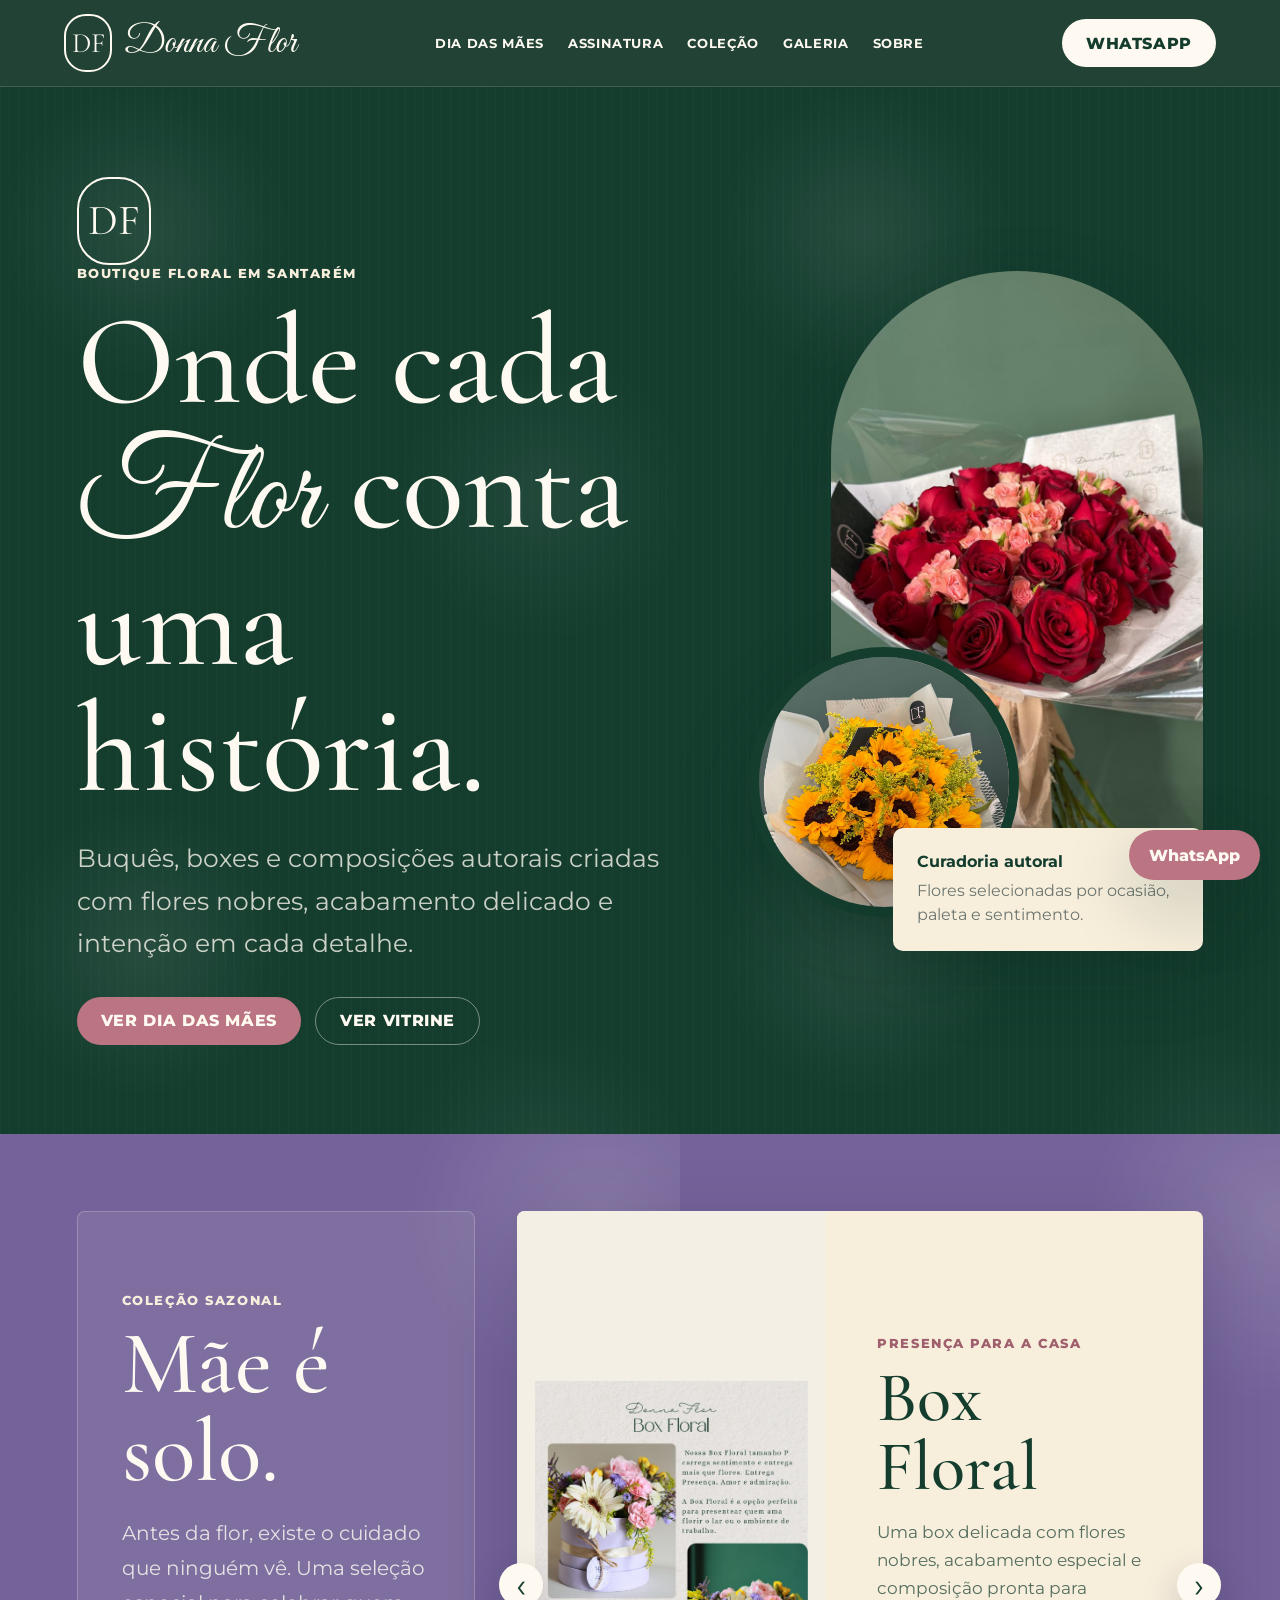
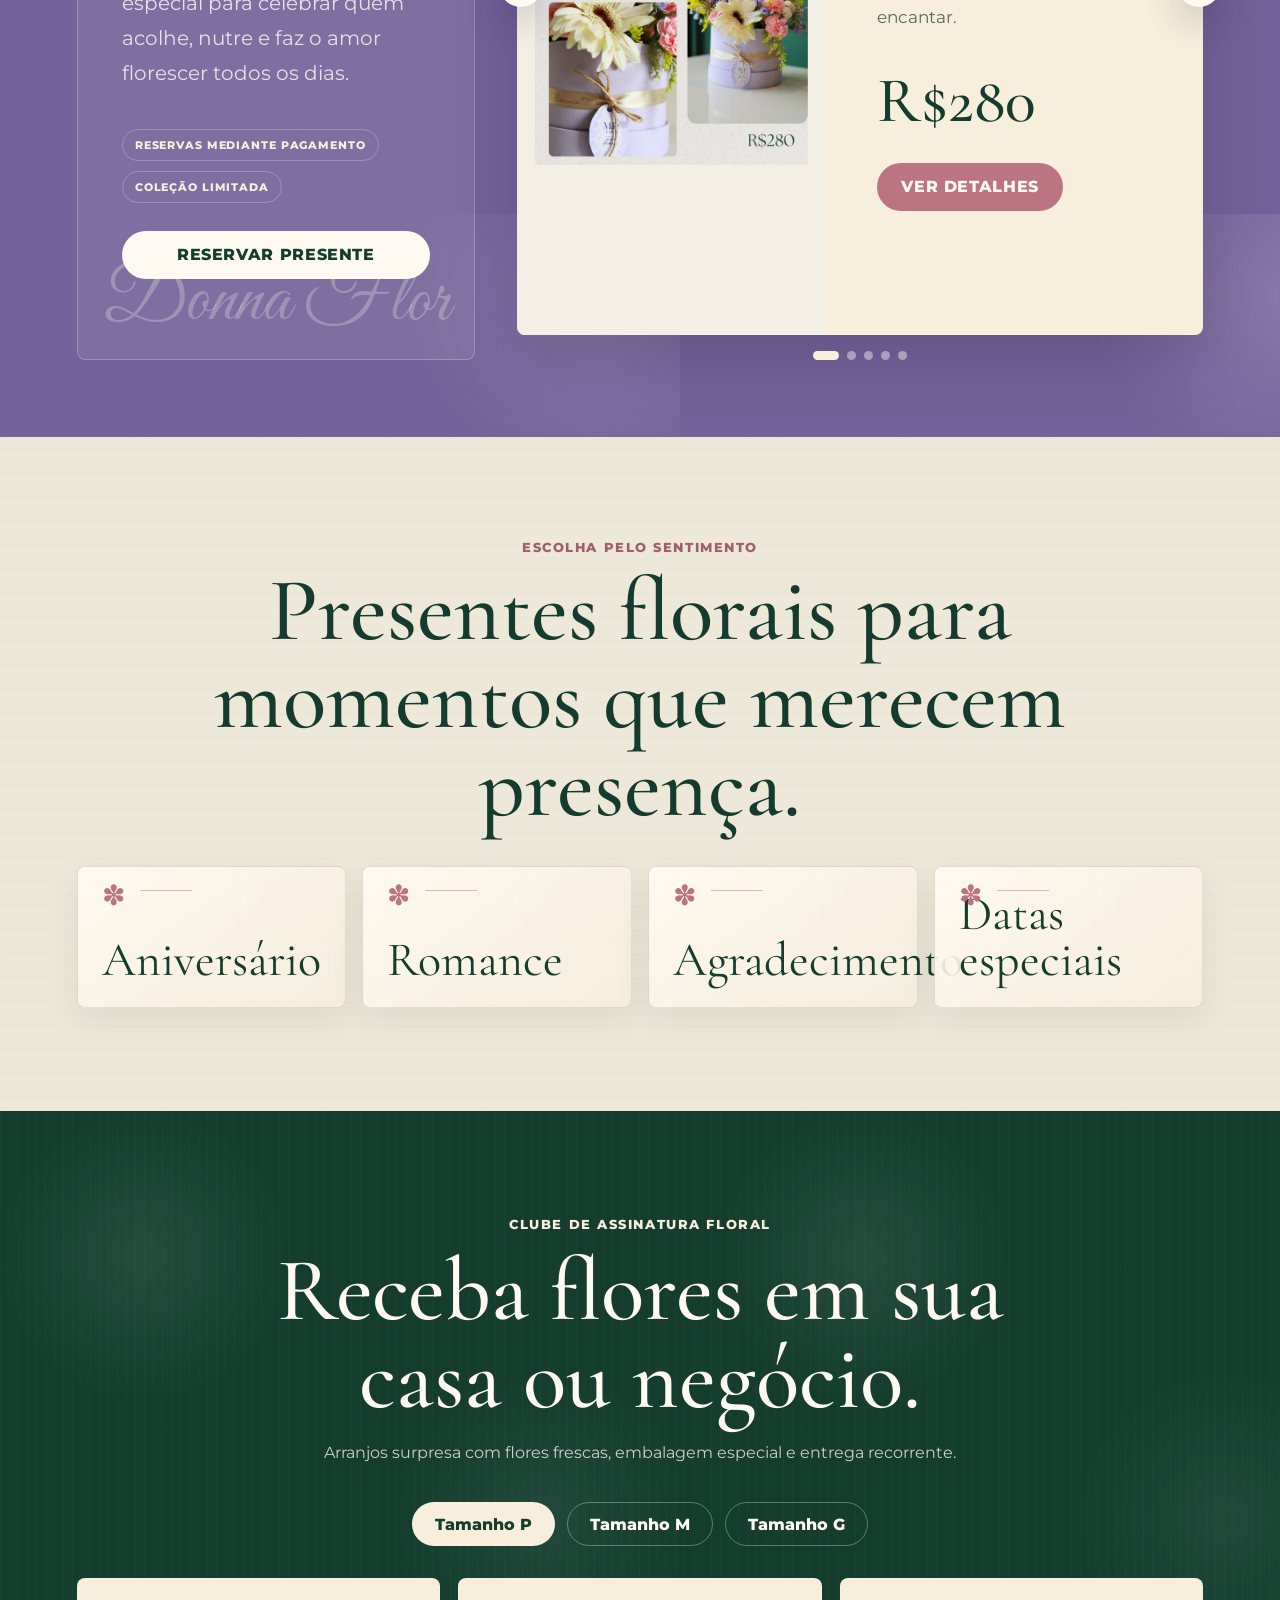
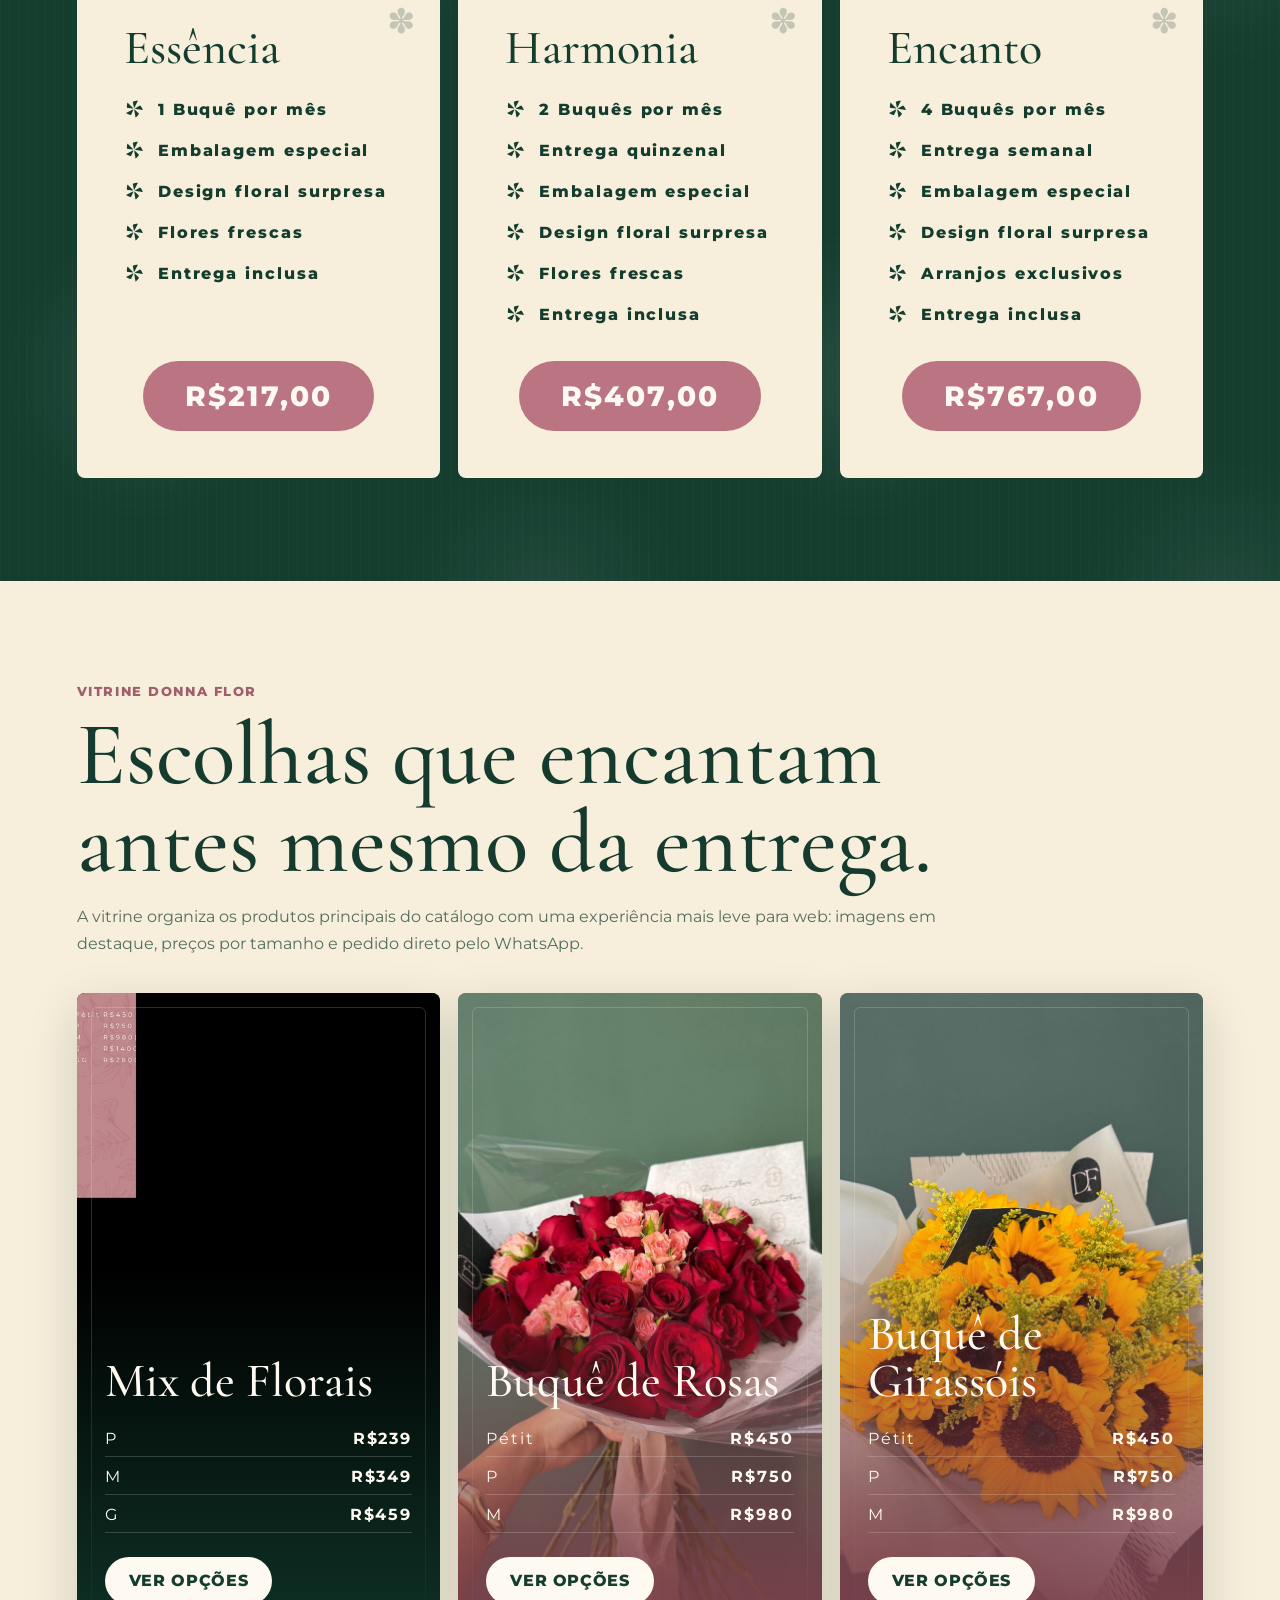
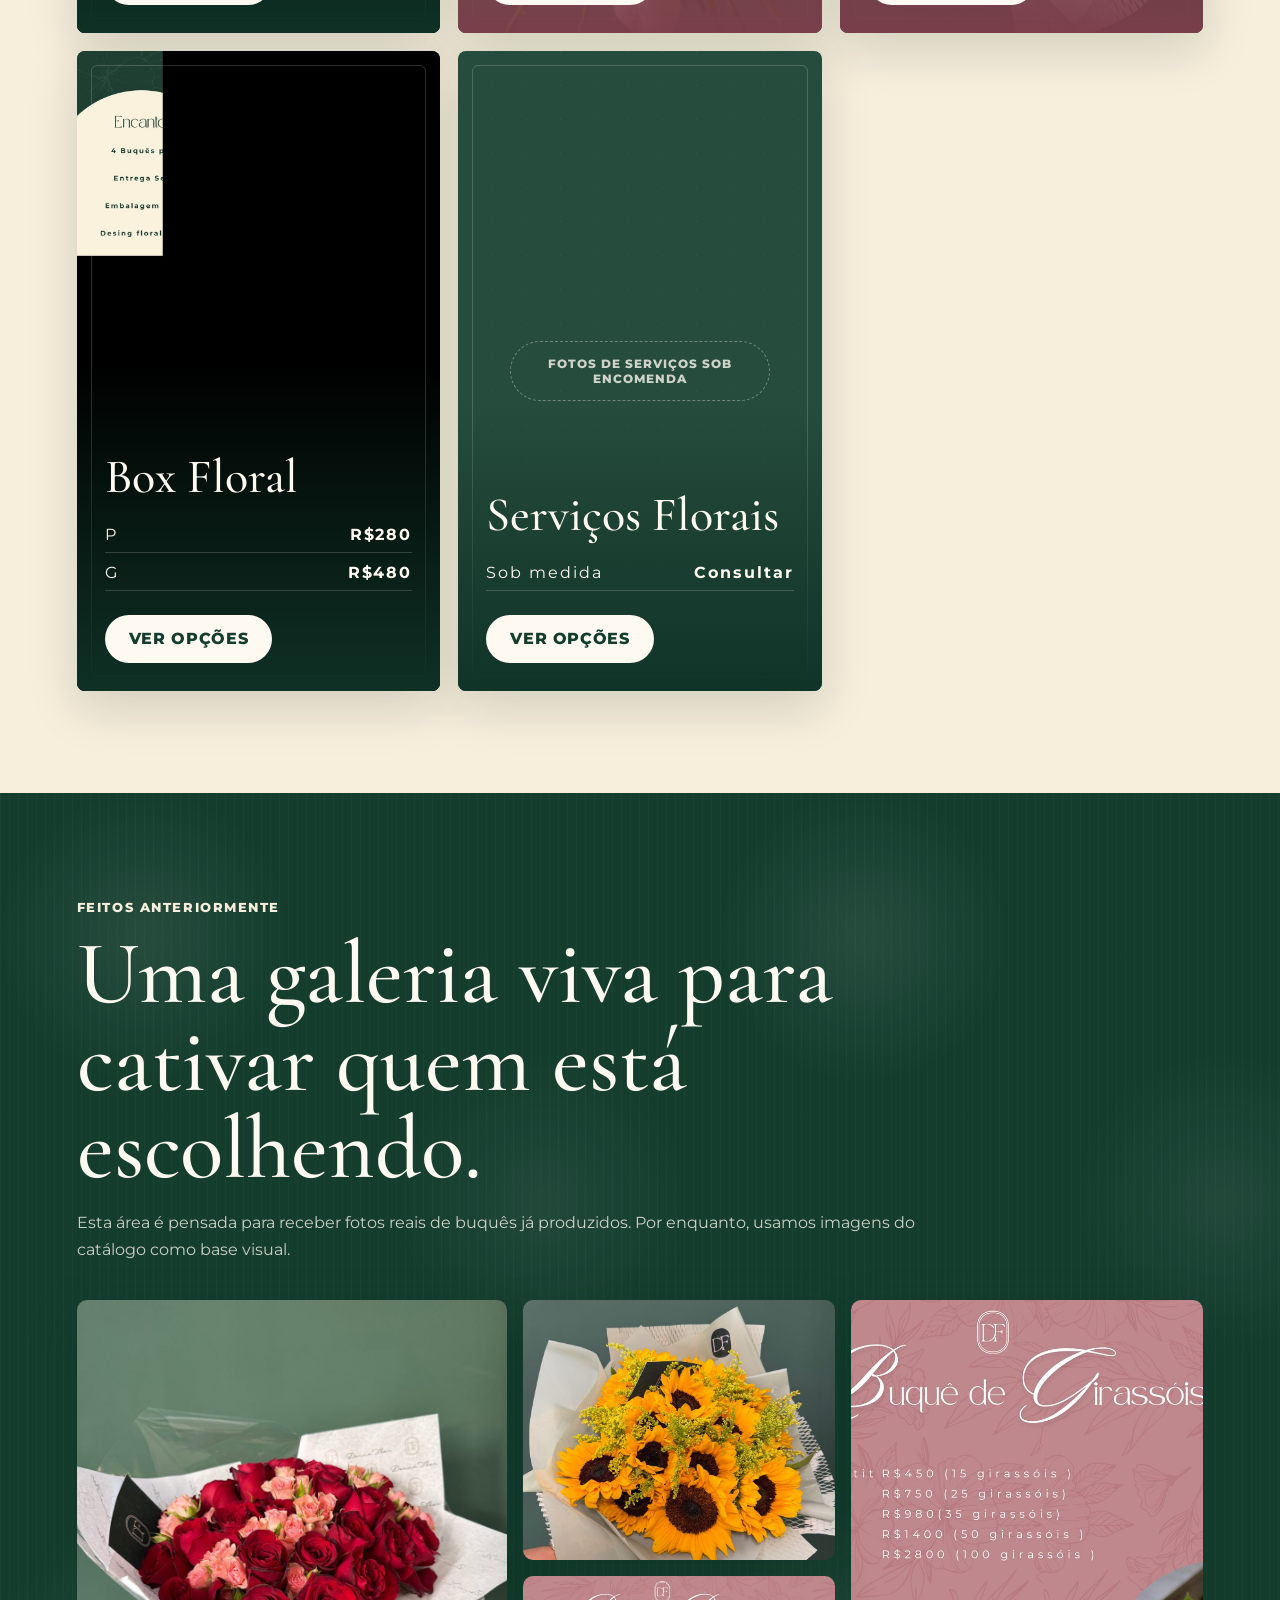
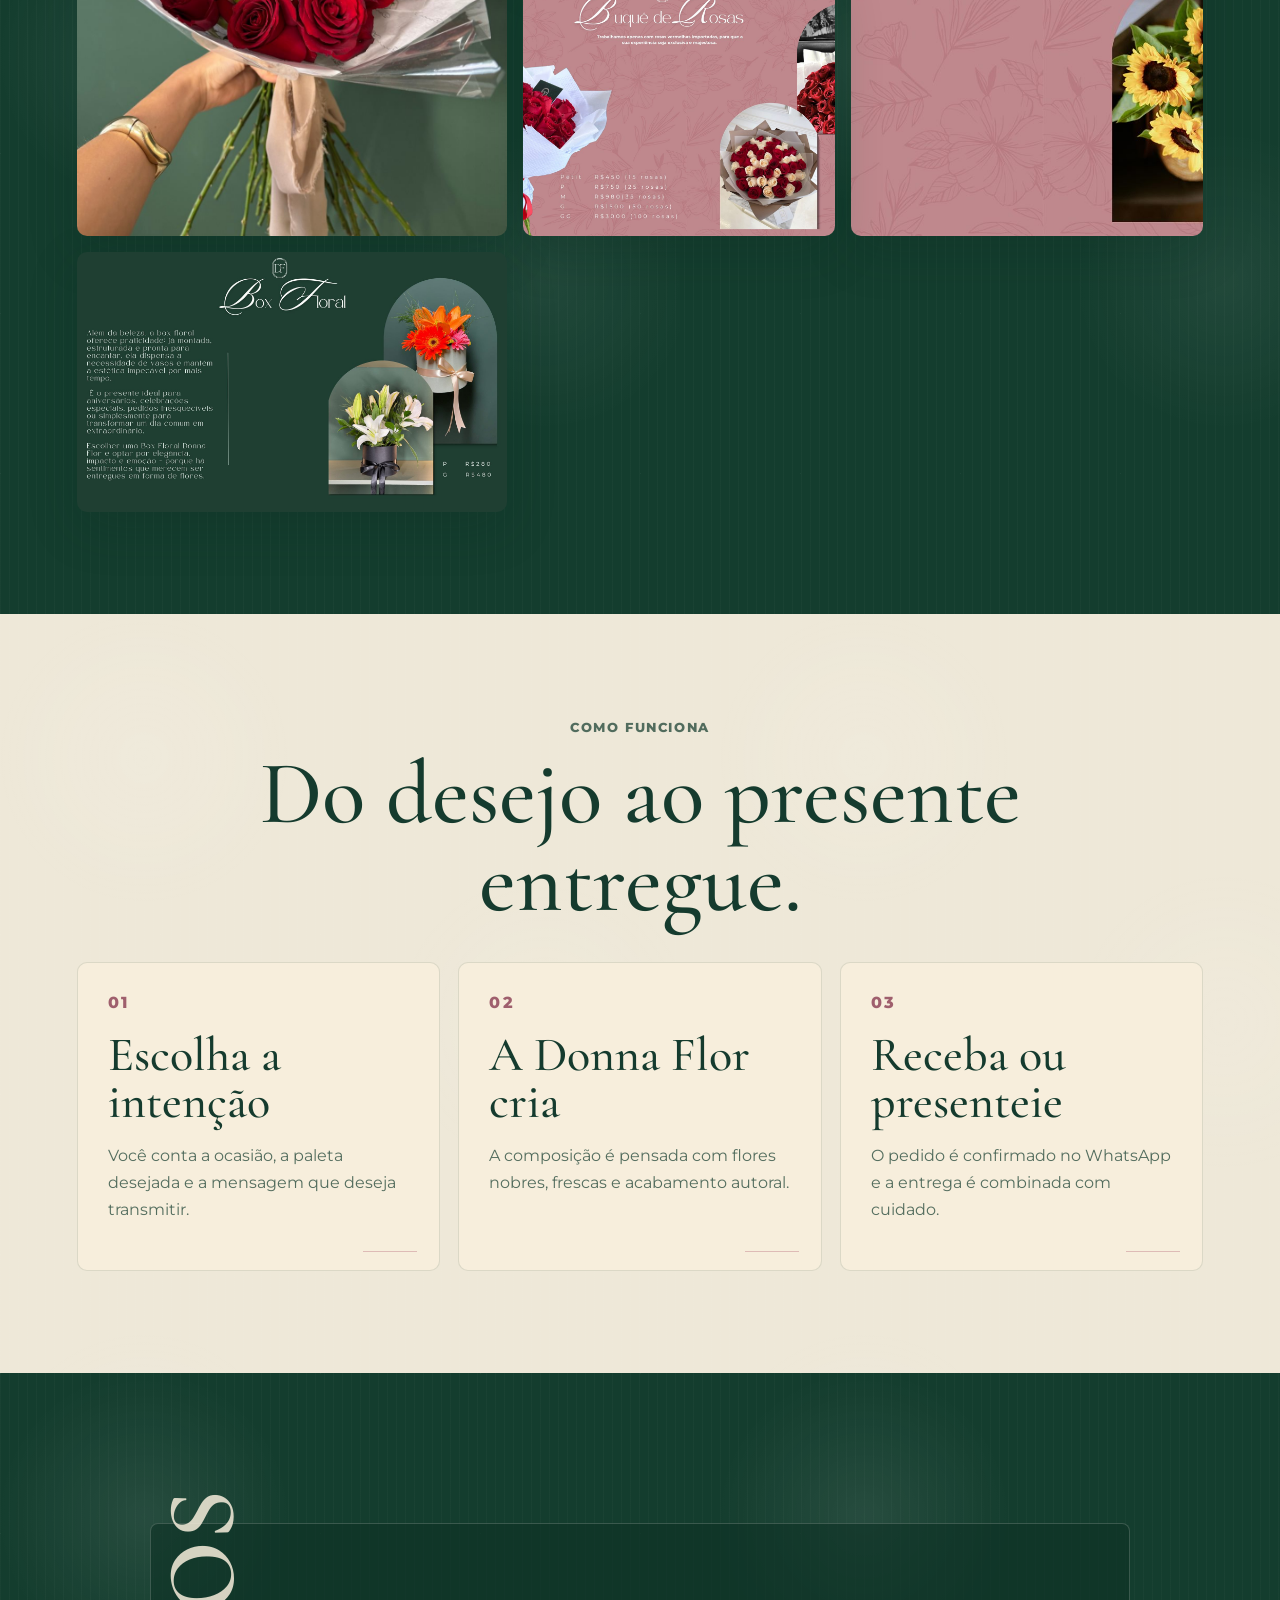
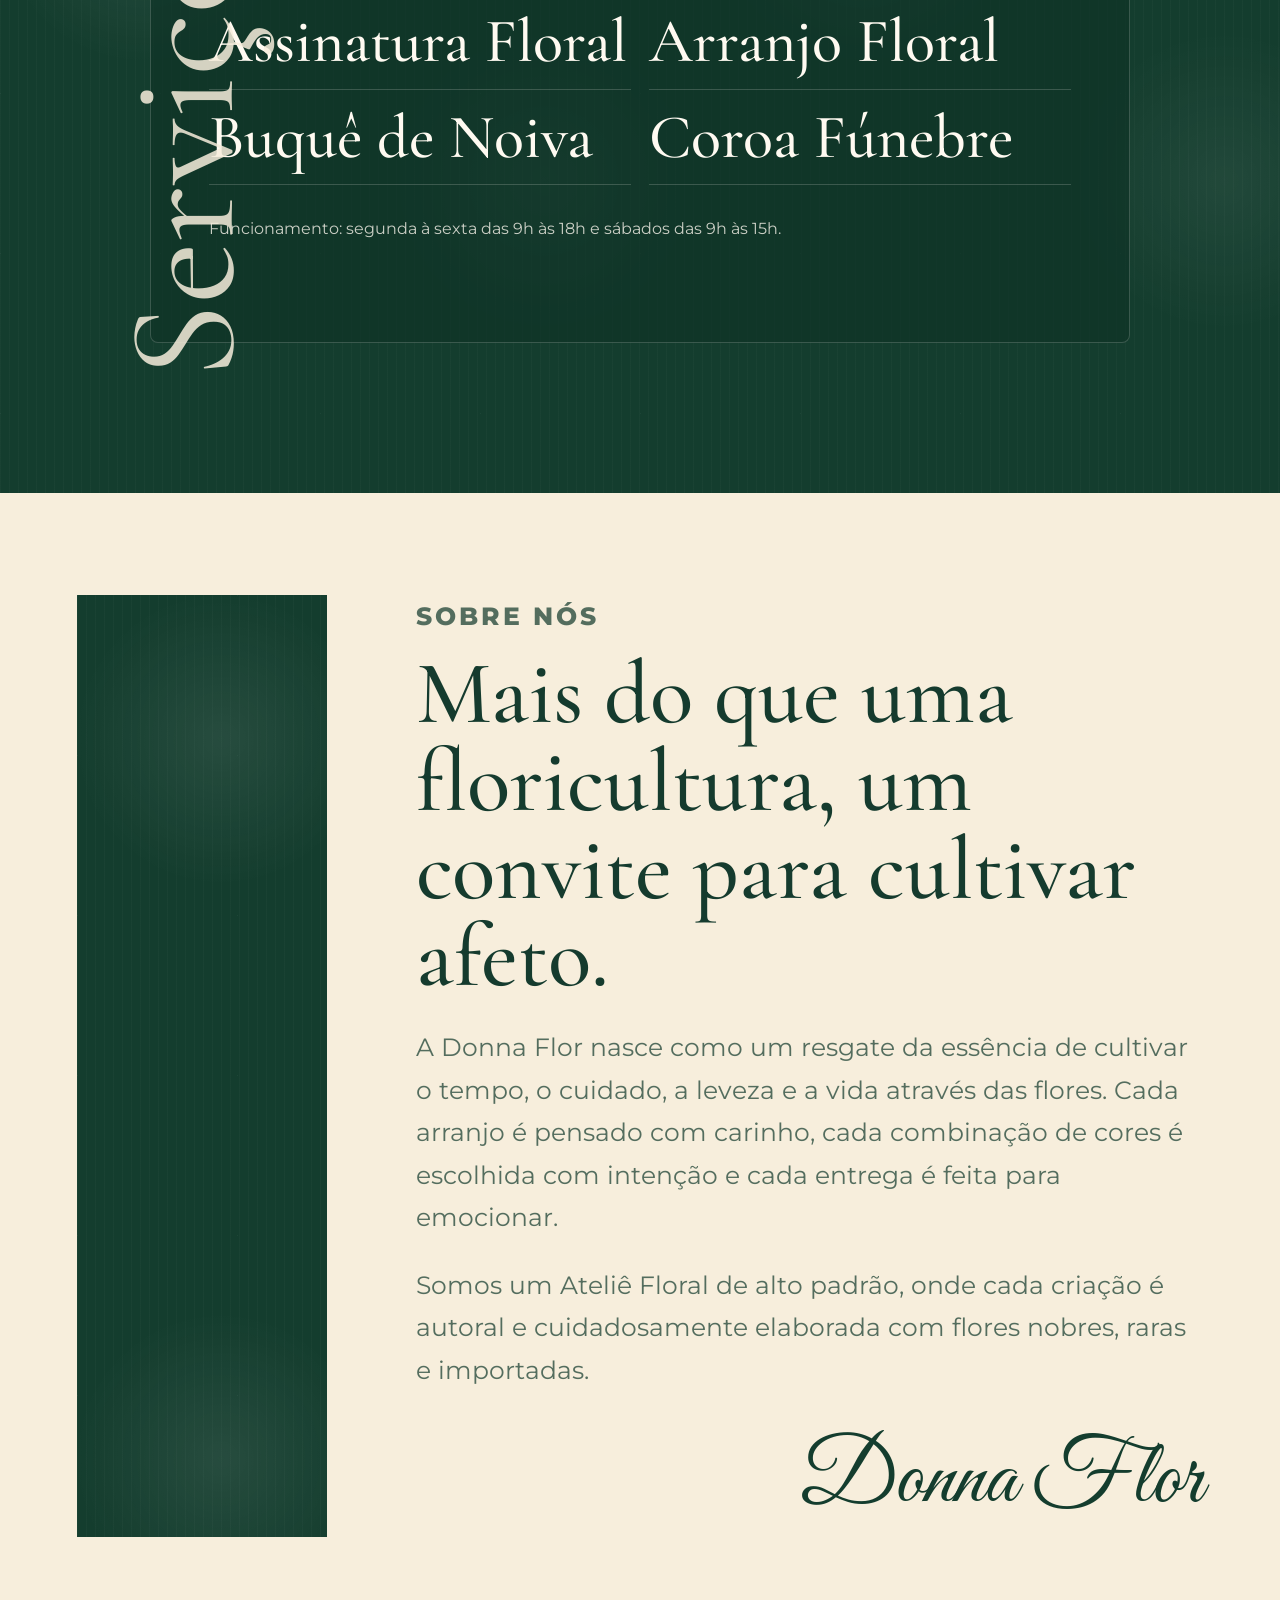
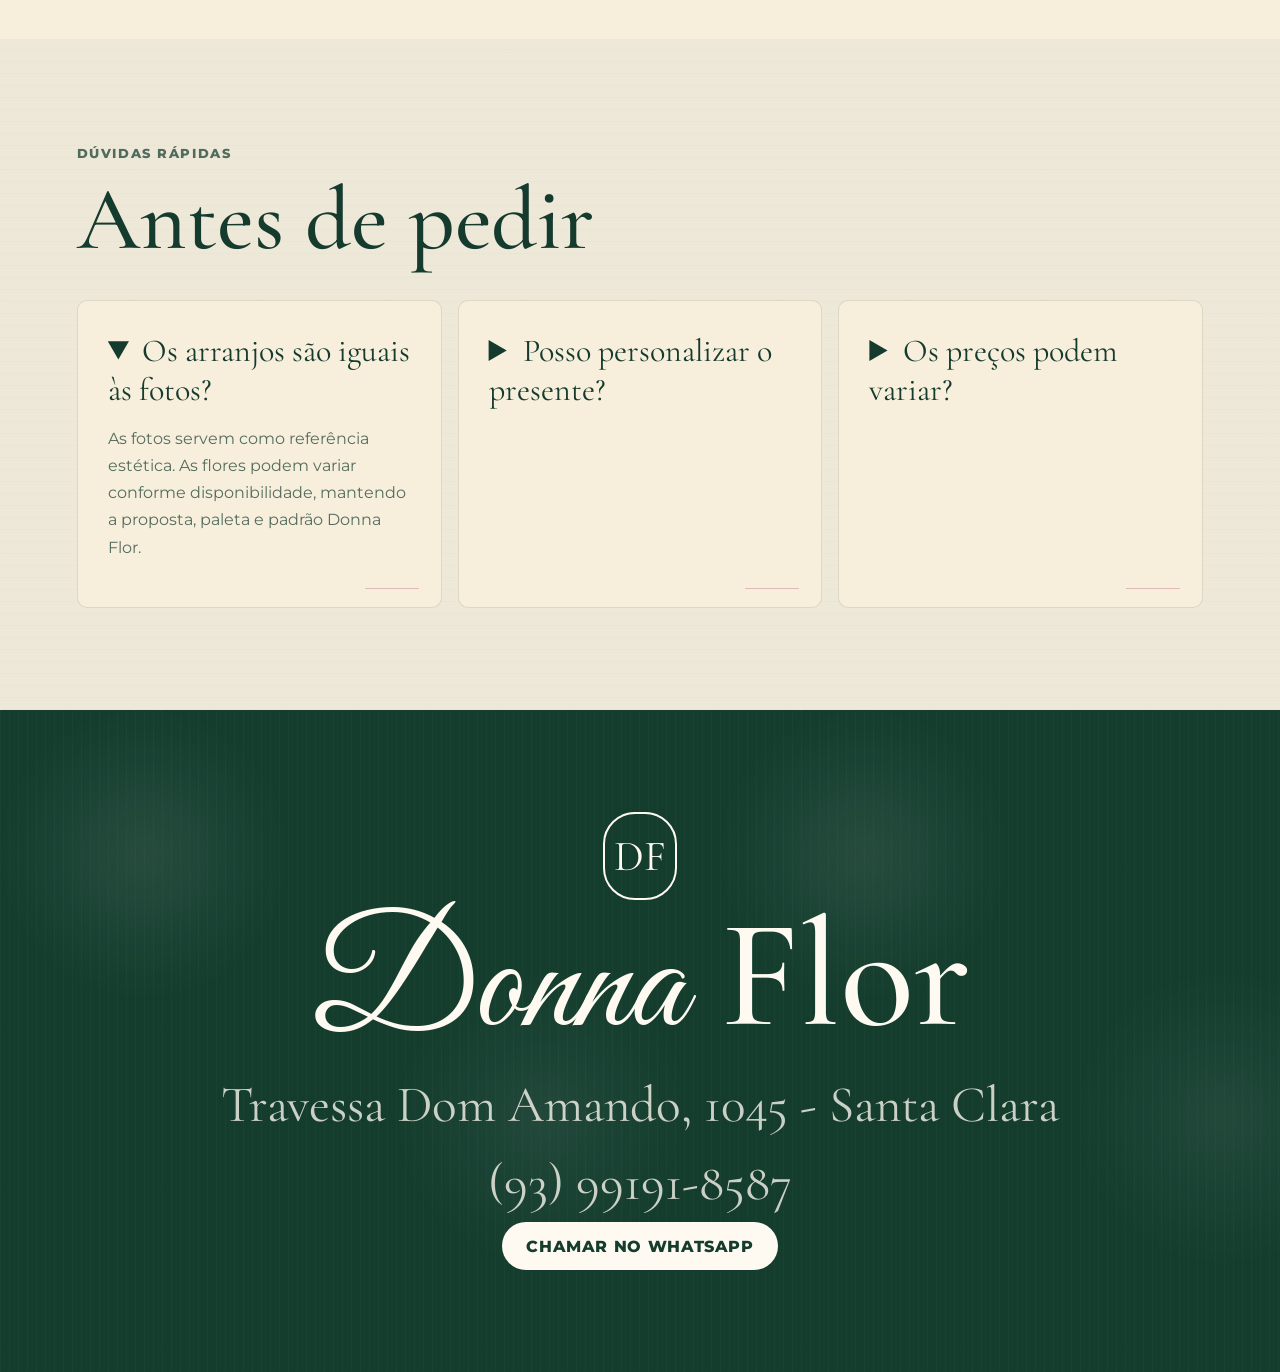
==== index.html @ 1b17c5c2 "Add files via upload Initial site upload" ====
<!doctype html>
<html lang="pt-BR">
  <head>
    <meta charset="UTF-8" />
    <meta name="viewport" content="width=device-width, initial-scale=1.0" />
    <title>Donna Flor | Boutique Floral em Santarém</title>
    <meta
      name="description"
      content="Vitrine Donna Flor: buquês, boxes, assinatura floral e arranjos autorais em Santarém."
    />
    <link rel="preconnect" href="https://fonts.googleapis.com" />
    <link rel="preconnect" href="https://fonts.gstatic.com" crossorigin />
    <link
      href="https://fonts.googleapis.com/css2?family=Cormorant+Garamond:wght@400;500;600;700&family=Great+Vibes&family=Montserrat:wght@500;600;700;800&display=swap"
      rel="stylesheet"
    />
    <link rel="stylesheet" href="styles.css" />
  </head>
  <body>
    <header class="topbar">
      <a class="brand" href="#inicio" aria-label="Donna Flor">
        <span class="monogram">DF</span>
        <span class="brand-script">Donna Flor</span>
      </a>
      <nav class="nav" aria-label="Navegação principal">
        <a href="#dia-das-maes">Dia das Mães</a>
        <a href="#assinatura">Assinatura</a>
        <a href="#colecao">Coleção</a>
        <a href="#galeria">Galeria</a>
        <a href="#sobre">Sobre</a>
      </nav>
      <a class="pill light" href="https://wa.me/93991918587" target="_blank" rel="noopener noreferrer">WhatsApp</a>
    </header>

    <main>
      <section class="hero floral-dark" id="inicio">
        <div class="hero-copy">
          <span class="monogram large">DF</span>
          <p class="label">Boutique floral em Santarém</p>
          <h1>Onde cada <span>Flor</span> conta uma história.</h1>
          <p>
            Buquês, boxes e composições autorais criadas com flores nobres, acabamento
            delicado e intenção em cada detalhe.
          </p>
          <div class="hero-actions">
            <a class="pill rose" href="#dia-das-maes">Ver Dia das Mães</a>
            <a class="pill outline" href="#colecao">Ver vitrine</a>
          </div>
        </div>

        <div class="hero-collage" aria-label="Arranjos Donna Flor">
          <img class="arch-img hero-main" src="assets/bouquet-rosas.jpg" alt="Buquê de rosas Donna Flor" fetchpriority="high" />
          <img class="round-img hero-small" src="assets/bouquet-girassois.jpg" alt="Buquê de girassóis Donna Flor" decoding="async" />
          <div class="hero-note">
            <strong>Curadoria autoral</strong>
            <span>Flores selecionadas por ocasião, paleta e sentimento.</span>
          </div>
        </div>
      </section>

      <section class="seasonal-highlight" id="dia-das-maes">
        <div class="seasonal-copy">
          <p class="label">Coleção sazonal</p>
          <h2>Mãe é solo.</h2>
          <p>
            Antes da flor, existe o cuidado que ninguém vê. Uma seleção especial para
            celebrar quem acolhe, nutre e faz o amor florescer todos os dias.
          </p>
          <div class="seasonal-meta">
            <span>Reservas mediante pagamento</span>
            <span>Coleção limitada</span>
          </div>
          <a class="pill light" href="https://wa.me/93991918587?text=Ol%C3%A1%2C%20quero%20reservar%20um%20presente%20da%20cole%C3%A7%C3%A3o%20Dia%20das%20M%C3%A3es" target="_blank" rel="noopener noreferrer">Reservar presente</a>
        </div>

        <div class="seasonal-panel" aria-label="Vitrine Dia das Mães">
          <button class="seasonal-arrow seasonal-prev" type="button" aria-label="Produto anterior">‹</button>
          <div class="seasonal-viewport">
            <div class="seasonal-track" id="seasonalTrack"></div>
          </div>
          <button class="seasonal-arrow seasonal-next" type="button" aria-label="Próximo produto">›</button>
          <div class="seasonal-dots" id="seasonalDots" aria-label="Selecionar produto"></div>
        </div>
      </section>

      <section class="moments floral-cream">
        <div class="section-heading center">
          <p class="label">Escolha pelo sentimento</p>
          <h2>Presentes florais para momentos que merecem presença.</h2>
        </div>
        <div class="moment-grid">
          <button type="button" data-theme-trigger="aniversario">Aniversário</button>
          <div class="theme-mobile-panel" data-theme-panel="aniversario"></div>
          <button type="button" data-theme-trigger="romance">Romance</button>
          <div class="theme-mobile-panel" data-theme-panel="romance"></div>
          <button type="button" data-theme-trigger="agradecimento">Agradecimento</button>
          <div class="theme-mobile-panel" data-theme-panel="agradecimento"></div>
          <button type="button" data-theme-trigger="datas">Datas especiais</button>
          <div class="theme-mobile-panel" data-theme-panel="datas"></div>
        </div>
        <div class="theme-accordion" id="themeAccordion" aria-live="polite"></div>
      </section>

      <section class="signature floral-dark" id="assinatura">
        <div class="section-heading center">
          <p class="label">Clube de Assinatura Floral</p>
          <h2>Receba flores em sua casa ou negócio.</h2>
          <p>
            Arranjos surpresa com flores frescas, embalagem especial e entrega recorrente.
          </p>
        </div>
        <div class="size-switch" role="tablist" aria-label="Tamanho da assinatura">
          <button class="active" data-size="P" type="button">Tamanho P</button>
          <button data-size="M" type="button">Tamanho M</button>
          <button data-size="G" type="button">Tamanho G</button>
        </div>
        <div class="plan-grid" id="planGrid" aria-live="polite"></div>
      </section>

      <section class="collection" id="colecao">
        <div class="section-heading">
          <p class="label">Vitrine Donna Flor</p>
          <h2>Escolhas que encantam antes mesmo da entrega.</h2>
          <p>
            A vitrine organiza os produtos principais do catálogo com uma experiência mais
            leve para web: imagens em destaque, preços por tamanho e pedido direto pelo
            WhatsApp.
          </p>
        </div>
        <div class="product-grid" id="productGrid"></div>
      </section>

      <section class="gallery floral-dark" id="galeria">
        <div class="section-heading">
          <p class="label">Feitos anteriormente</p>
          <h2>Uma galeria viva para cativar quem está escolhendo.</h2>
          <p>
            Esta área é pensada para receber fotos reais de buquês já produzidos. Por enquanto,
            usamos imagens do catálogo como base visual.
          </p>
        </div>
        <div class="gallery-grid">
          <img src="assets/bouquet-rosas.jpg" alt="Buquê de rosas vermelhas e rosadas" loading="lazy" decoding="async" />
          <img src="assets/bouquet-girassois.jpg" alt="Buquê de girassóis" loading="lazy" decoding="async" />
          <img src="assets/catalogo/page-0011.jpg" alt="Mix de florais Donna Flor" loading="lazy" decoding="async" />
          <img src="assets/catalogo/page-0010.jpg" alt="Buquê de girassóis do catálogo" loading="lazy" decoding="async" />
          <img src="assets/catalogo/page-0012.jpg" alt="Buquê de rosas do catálogo" loading="lazy" decoding="async" />
        </div>
      </section>

      <section class="process floral-cream" id="como-funciona">
        <div class="section-heading center">
          <p class="label">Como funciona</p>
          <h2>Do desejo ao presente entregue.</h2>
        </div>
        <div class="process-grid">
          <article>
            <span>01</span>
            <h3>Escolha a intenção</h3>
            <p>Você conta a ocasião, a paleta desejada e a mensagem que deseja transmitir.</p>
          </article>
          <article>
            <span>02</span>
            <h3>A Donna Flor cria</h3>
            <p>A composição é pensada com flores nobres, frescas e acabamento autoral.</p>
          </article>
          <article>
            <span>03</span>
            <h3>Receba ou presenteie</h3>
            <p>O pedido é confirmado no WhatsApp e a entrega é combinada com cuidado.</p>
          </article>
        </div>
      </section>

      <section class="services floral-dark" id="servicos">
        <div class="vertical-word">Serviços</div>
        <div class="arch-card">
          <h2>Assinatura Floral</h2>
          <h2>Arranjo Floral</h2>
          <h2>Buquê de Noiva</h2>
          <h2>Coroa Fúnebre</h2>
          <p>Funcionamento: segunda à sexta das 9h às 18h e sábados das 9h às 15h.</p>
        </div>
      </section>

      <section class="about" id="sobre">
        <aside class="about-strip"></aside>
        <div class="about-copy">
          <p class="label">Sobre nós</p>
          <h2>Mais do que uma floricultura, um convite para cultivar afeto.</h2>
          <p>
            A Donna Flor nasce como um resgate da essência de cultivar o tempo, o cuidado,
            a leveza e a vida através das flores. Cada arranjo é pensado com carinho, cada
            combinação de cores é escolhida com intenção e cada entrega é feita para emocionar.
          </p>
          <p>
            Somos um Ateliê Floral de alto padrão, onde cada criação é autoral e
            cuidadosamente elaborada com flores nobres, raras e importadas.
          </p>
          <span class="script-signature">Donna Flor</span>
        </div>
      </section>

      <section class="faq floral-cream">
        <div class="section-heading">
          <p class="label">Dúvidas rápidas</p>
          <h2>Antes de pedir</h2>
        </div>
        <div class="faq-grid">
          <details open>
            <summary>Os arranjos são iguais às fotos?</summary>
            <p>As fotos servem como referência estética. As flores podem variar conforme disponibilidade, mantendo a proposta, paleta e padrão Donna Flor.</p>
          </details>
          <details>
            <summary>Posso personalizar o presente?</summary>
            <p>Sim. O atendimento pelo WhatsApp ajuda a definir ocasião, mensagem, cores, tamanho e estilo do arranjo.</p>
          </details>
          <details>
            <summary>Os preços podem variar?</summary>
            <p>Sim. Flores são sazonais, por isso o pedido final é confirmado no atendimento antes da produção.</p>
          </details>
        </div>
      </section>

      <section class="contact floral-dark" id="contato">
        <span class="monogram large">DF</span>
        <h2><span>Donna</span> Flor</h2>
        <p>Travessa Dom Amando, 1045 - Santa Clara</p>
        <p>(93) 99191-8587</p>
        <a class="pill light" href="https://wa.me/93991918587" target="_blank" rel="noopener noreferrer">Chamar no WhatsApp</a>
      </section>
    </main>

    <a class="floating-whatsapp" href="https://wa.me/93991918587" target="_blank" rel="noopener noreferrer" aria-label="Chamar Donna Flor no WhatsApp">
      WhatsApp
    </a>

    <dialog class="product-modal" id="productModal">
      <button class="modal-close" type="button" aria-label="Fechar">×</button>
      <div id="modalContent"></div>
    </dialog>

    <script src="script.js"></script>
  </body>
</html>
---- styles.css ----
:root {
  --green: #143d2e;
  --green-deep: #0f3327;
  --cream: #f7eedc;
  --cream-soft: #eee8d8;
  --rose: #bb7482;
  --rose-dark: #9f5f6d;
  --lilac: #74639a;
  --white: #fffaf1;
  --ink: #153b2e;
  --muted: #6c766f;
  --shadow: 0 24px 70px rgba(12, 42, 31, 0.22);
}

* {
  box-sizing: border-box;
}

html {
  scroll-behavior: smooth;
  scroll-padding-top: 96px;
}

body {
  margin: 0;
  color: var(--ink);
  background: var(--cream);
  font-family: "Montserrat", Arial, sans-serif;
}

body.modal-open {
  overflow: hidden;
}

img {
  display: block;
  max-width: 100%;
}

a {
  color: inherit;
  text-decoration: none;
}

button {
  font: inherit;
}

.floral-dark,
.floral-cream,
.about-strip {
  background-image:
    radial-gradient(circle at 20% 20%, rgba(255, 255, 255, 0.08), transparent 18%),
    radial-gradient(circle at 80% 60%, rgba(255, 255, 255, 0.06), transparent 22%),
    linear-gradient(135deg, rgba(255, 255, 255, 0.04) 1px, transparent 1px),
    repeating-linear-gradient(90deg, rgba(255, 250, 241, 0.025) 0 1px, transparent 1px 9px);
  background-size: 720px 720px, 680px 680px, 160px 160px, auto;
}

.floral-dark {
  background-color: var(--green);
  color: var(--white);
}

.floral-cream {
  background-color: var(--cream-soft);
}

.moments,
.collection,
.about,
.faq {
  background-image:
    linear-gradient(135deg, rgba(20, 61, 46, 0.035) 1px, transparent 1px),
    repeating-linear-gradient(0deg, rgba(20, 61, 46, 0.018) 0 1px, transparent 1px 12px);
  background-size: 130px 130px, auto;
}

.topbar {
  position: sticky;
  top: 0;
  z-index: 50;
  display: flex;
  align-items: center;
  justify-content: space-between;
  gap: 22px;
  padding: 14px clamp(18px, 5vw, 64px);
  color: var(--white);
  background: rgba(15, 51, 39, 0.92);
  border-bottom: 1px solid rgba(255, 250, 241, 0.14);
  backdrop-filter: blur(16px);
}

.brand {
  display: flex;
  align-items: center;
  gap: 12px;
  min-width: 214px;
}

.monogram {
  display: inline-grid;
  width: 48px;
  height: 58px;
  place-items: center;
  color: currentColor;
  border: 2px solid currentColor;
  border-radius: 22px;
  font-family: "Cormorant Garamond", Georgia, serif;
  font-size: 28px;
  line-height: 1;
}

.monogram.large {
  width: 74px;
  height: 88px;
  border-radius: 32px;
  font-size: 43px;
}

.brand-script,
.script-signature,
h1 span,
.contact h2 span {
  font-family: "Great Vibes", cursive;
  font-weight: 400;
}

.brand-script {
  font-size: 38px;
}

.nav {
  display: flex;
  gap: 24px;
  font-size: 13px;
  font-weight: 700;
  letter-spacing: 0.05em;
  text-transform: uppercase;
}

.pill {
  display: inline-flex;
  min-height: 48px;
  align-items: center;
  justify-content: center;
  padding: 0 24px;
  border: 0;
  border-radius: 999px;
  cursor: pointer;
  font-weight: 800;
  letter-spacing: 0.04em;
  text-transform: uppercase;
  transition: transform 180ms ease, background 180ms ease;
}

.pill:hover,
.product-card:hover {
  transform: translateY(-2px);
}

.pill.light {
  color: var(--green);
  background: var(--white);
}

.pill.rose {
  color: var(--white);
  background: var(--rose);
}

.pill.outline {
  color: var(--white);
  border: 1px solid rgba(255, 250, 241, 0.42);
}

.hero {
  display: grid;
  grid-template-columns: minmax(0, 0.95fr) minmax(340px, 0.74fr);
  align-items: center;
  gap: clamp(36px, 7vw, 96px);
  min-height: calc(100vh - 87px);
  padding: clamp(52px, 7vw, 104px) clamp(18px, 6vw, 90px);
}

.hero-copy {
  max-width: 900px;
}

h1,
h2,
h3 {
  margin: 0;
  font-family: "Cormorant Garamond", Georgia, serif;
  font-weight: 500;
  line-height: 0.98;
}

h1 {
  margin-top: 18px;
  font-size: clamp(60px, 10vw, 148px);
}

h2 {
  font-size: clamp(44px, 7vw, 92px);
}

h3 {
  font-size: clamp(34px, 4vw, 48px);
}

.label {
  margin: 0 0 12px;
  color: var(--rose-dark);
  font-size: 13px;
  font-weight: 800;
  letter-spacing: 0.12em;
  text-transform: uppercase;
}

.floral-dark .label {
  color: var(--cream);
}

.hero p:not(.label),
.section-heading p:not(.label),
.signature p,
.gallery p,
.about-copy p,
.faq p,
.process p {
  color: rgba(21, 59, 46, 0.72);
  line-height: 1.7;
}

.floral-dark p:not(.label) {
  color: rgba(255, 250, 241, 0.78);
}

.hero p:not(.label) {
  max-width: 680px;
  font-size: clamp(18px, 2.2vw, 25px);
}

.hero-actions {
  display: flex;
  flex-wrap: wrap;
  gap: 14px;
  margin-top: 32px;
}

.hero-collage {
  position: relative;
  min-height: 680px;
}

.arch-img {
  overflow: hidden;
  border-radius: 999px 999px 8px 8px;
  box-shadow: var(--shadow);
}

.round-img {
  overflow: hidden;
  border-radius: 50%;
  box-shadow: var(--shadow);
}

.hero-main {
  width: 82%;
  height: 620px;
  margin-left: auto;
  object-fit: cover;
}

.hero-small {
  position: absolute;
  left: 0;
  bottom: 34px;
  width: 270px;
  height: 270px;
  border: 10px solid var(--green);
  object-fit: cover;
}

.hero-note {
  position: absolute;
  right: 0;
  bottom: 0;
  width: min(310px, 70%);
  padding: 24px;
  color: var(--green);
  background: var(--cream);
  border-radius: 10px;
  box-shadow: var(--shadow);
}

.hero-note strong,
.hero-note span {
  display: block;
}

.hero-note span {
  margin-top: 8px;
  color: var(--muted);
  line-height: 1.5;
}

.seasonal-highlight {
  display: grid;
  grid-template-columns: minmax(280px, 0.58fr) minmax(0, 1fr);
  align-items: stretch;
  gap: clamp(18px, 4vw, 42px);
  padding: clamp(42px, 6vw, 78px) clamp(18px, 6vw, 86px);
  color: var(--white);
  background:
    radial-gradient(circle at 88% 12%, rgba(255, 250, 241, 0.14), transparent 22%),
    linear-gradient(135deg, rgba(255, 255, 255, 0.08) 1px, transparent 1px),
    var(--lilac);
  background-size: 680px 680px, 150px 150px, auto;
}

.seasonal-copy {
  position: relative;
  display: flex;
  min-height: 430px;
  flex-direction: column;
  justify-content: center;
  padding: clamp(26px, 4vw, 44px);
  background: rgba(255, 250, 241, 0.08);
  border: 1px solid rgba(255, 250, 241, 0.22);
  border-radius: 8px;
}

.seasonal-copy::after {
  content: "Donna Flor";
  position: absolute;
  right: 24px;
  bottom: 18px;
  color: rgba(255, 250, 241, 0.26);
  font-family: "Great Vibes", cursive;
  font-size: clamp(42px, 6vw, 82px);
  line-height: 1;
  pointer-events: none;
}

.seasonal-copy .label {
  color: var(--cream);
}

.seasonal-copy h2 {
  font-size: clamp(52px, 7vw, 98px);
}

.seasonal-copy p:not(.label) {
  max-width: 520px;
  color: rgba(255, 250, 241, 0.82);
  font-size: clamp(17px, 1.6vw, 21px);
  line-height: 1.7;
}

.seasonal-meta {
  display: flex;
  flex-wrap: wrap;
  gap: 10px;
  margin: 18px 0 28px;
}

.seasonal-meta span {
  padding: 8px 12px;
  color: var(--cream);
  border: 1px solid rgba(255, 250, 241, 0.24);
  border-radius: 999px;
  font-size: 11px;
  font-weight: 800;
  letter-spacing: 0.08em;
  text-transform: uppercase;
}

.seasonal-panel {
  position: relative;
  display: grid;
  align-items: center;
  min-width: 0;
}

.seasonal-viewport {
  overflow: hidden;
  border-radius: 8px;
  box-shadow: 0 22px 70px rgba(44, 31, 68, 0.24);
}

.seasonal-track {
  display: flex;
  transition: transform 360ms ease;
}

.seasonal-slide {
  display: grid;
  flex: 0 0 100%;
  grid-template-columns: minmax(280px, 0.82fr) minmax(0, 1fr);
  min-height: 430px;
  color: var(--green);
  background: var(--cream);
}

.seasonal-slide img {
  width: 100%;
  height: 100%;
  min-height: 430px;
  padding: 18px;
  background: #f4efe5;
  object-fit: contain;
  object-position: center;
}

.seasonal-slide-copy {
  display: flex;
  flex-direction: column;
  justify-content: center;
  padding: clamp(28px, 4vw, 54px);
}

.seasonal-slide-copy h3 {
  color: var(--green);
  font-size: clamp(42px, 5.5vw, 72px);
}

.seasonal-slide-copy p:not(.label) {
  color: rgba(21, 59, 46, 0.72);
  font-size: 17px;
  line-height: 1.65;
}

.seasonal-slide-copy strong {
  margin: 14px 0 24px;
  font-family: "Cormorant Garamond", Georgia, serif;
  font-size: clamp(40px, 5vw, 70px);
  font-weight: 500;
}

.seasonal-slide-copy .pill {
  align-self: flex-start;
}

.seasonal-arrow {
  position: absolute;
  top: 50%;
  z-index: 2;
  display: grid;
  width: 44px;
  height: 44px;
  place-items: center;
  color: var(--green);
  background: var(--white);
  border: 0;
  border-radius: 50%;
  box-shadow: 0 14px 36px rgba(44, 31, 68, 0.22);
  cursor: pointer;
  font-size: 34px;
  line-height: 1;
  transform: translateY(-50%);
}

.seasonal-prev {
  left: -18px;
}

.seasonal-next {
  right: -18px;
}

.seasonal-dots {
  display: flex;
  justify-content: center;
  gap: 8px;
  margin-top: 16px;
}

.seasonal-dots button {
  width: 9px;
  height: 9px;
  padding: 0;
  background: rgba(255, 250, 241, 0.44);
  border: 0;
  border-radius: 50%;
  cursor: pointer;
}

.seasonal-dots button.active {
  width: 26px;
  background: var(--cream);
  border-radius: 999px;
}

.moments,
.collection,
.signature,
.gallery,
.process,
.services,
.about,
.faq,
.contact {
  padding: clamp(58px, 8vw, 116px) clamp(18px, 6vw, 86px);
}

.section-heading {
  max-width: 880px;
  margin-bottom: 36px;
}

.section-heading.center {
  margin-right: auto;
  margin-left: auto;
  text-align: center;
}

.moment-grid {
  display: grid;
  grid-template-columns: repeat(4, minmax(0, 1fr));
  gap: 16px;
}

.moment-grid button {
  position: relative;
  display: flex;
  min-height: 132px;
  align-items: flex-end;
  padding: 24px;
  color: var(--green);
  background:
    linear-gradient(145deg, rgba(255, 250, 241, 0.96), rgba(247, 238, 220, 0.78)),
    radial-gradient(circle at 82% 18%, rgba(187, 116, 130, 0.16), transparent 30%);
  border: 1px solid rgba(20, 61, 46, 0.12);
  border-radius: 8px;
  box-shadow: 0 12px 34px rgba(12, 42, 31, 0.08);
  font-family: "Cormorant Garamond", Georgia, serif;
  font-size: clamp(30px, 4vw, 48px);
  line-height: 0.96;
  text-align: left;
  cursor: pointer;
  transition: background 180ms ease, color 180ms ease, transform 180ms ease, box-shadow 180ms ease;
}

.moment-grid button::before {
  content: "✽";
  position: absolute;
  top: 15px;
  left: 24px;
  color: var(--rose);
  font-family: "Cormorant Garamond", Georgia, serif;
  font-size: 28px;
  line-height: 1;
}

.moment-grid button::after {
  content: "";
  position: absolute;
  top: 23px;
  left: 62px;
  width: 52px;
  height: 1px;
  background: rgba(187, 116, 130, 0.48);
}

.moment-grid button:hover,
.moment-grid button.active {
  background: var(--white);
  box-shadow: 0 18px 42px rgba(12, 42, 31, 0.12);
  transform: translateY(-2px);
}

.moment-grid button.active {
  color: var(--rose-dark);
}

.theme-accordion {
  display: grid;
  grid-template-rows: 0fr;
  margin-top: 0;
  overflow: hidden;
  opacity: 0;
  transition: grid-template-rows 260ms ease, margin-top 260ms ease, opacity 220ms ease;
}

.theme-accordion.open {
  grid-template-rows: 1fr;
  margin-top: 22px;
  opacity: 1;
}

.theme-accordion > * {
  overflow: hidden;
}

.theme-mobile-panel {
  display: none;
}

.theme-panel {
  display: grid;
  grid-template-columns: minmax(0, 0.72fr) minmax(360px, 1fr);
  min-height: 0;
  align-items: center;
  gap: clamp(28px, 5vw, 70px);
  padding: clamp(26px, 5vw, 54px);
  background:
    linear-gradient(145deg, rgba(255, 250, 241, 0.98), rgba(247, 238, 220, 0.86)),
    radial-gradient(circle at 82% 12%, rgba(187, 116, 130, 0.14), transparent 32%);
  border: 1px solid rgba(20, 61, 46, 0.13);
  border-radius: 8px;
  box-shadow: 0 18px 56px rgba(12, 42, 31, 0.1);
}

.theme-showcase {
  display: grid;
  grid-template-columns: minmax(0, 0.72fr) minmax(360px, 1fr);
  align-items: center;
  gap: clamp(30px, 6vw, 84px);
  padding: clamp(58px, 8vw, 116px) clamp(18px, 6vw, 86px);
  background: var(--cream);
}

.theme-showcase.reverse {
  grid-template-columns: minmax(360px, 1fr) minmax(0, 0.72fr);
}

.theme-showcase.reverse .theme-copy {
  order: 2;
}

.theme-showcase.reverse .theme-gallery {
  order: 1;
}

.theme-copy p:not(.label) {
  max-width: 620px;
  color: rgba(21, 59, 46, 0.72);
  font-size: 18px;
  line-height: 1.7;
}

.floral-dark .theme-copy p:not(.label) {
  color: rgba(255, 250, 241, 0.9);
}

.theme-showcase.floral-dark .theme-copy h2 {
  color: var(--white);
}

.theme-showcase.floral-dark .theme-copy .label {
  color: #f0d7c2;
}

#romance .theme-copy,
#romance .theme-copy h2 {
  color: var(--green);
}

#romance .theme-copy .label {
  color: var(--rose-dark);
}

#romance .theme-copy p:not(.label) {
  color: rgba(21, 59, 46, 0.72);
}

.theme-gallery {
  display: grid;
  grid-template-columns: 1fr 0.8fr;
  grid-template-rows: repeat(2, minmax(190px, 1fr));
  gap: 16px;
}

.theme-photo {
  position: relative;
  overflow: hidden;
  min-height: 220px;
  border-radius: 999px 999px 8px 8px;
  background: rgba(20, 61, 46, 0.1);
  border: 1px solid rgba(20, 61, 46, 0.16);
}

.floral-dark .theme-photo {
  border-color: rgba(255, 250, 241, 0.24);
  background: rgba(255, 250, 241, 0.08);
}

.theme-photo:first-child {
  grid-row: span 2;
}

.theme-photo img {
  width: 100%;
  height: 100%;
  min-height: 420px;
  object-fit: cover;
}

.theme-photo span {
  position: absolute;
  left: 18px;
  bottom: 18px;
  display: inline-flex;
  padding: 10px 14px;
  color: var(--green);
  background: var(--cream);
  border-radius: 999px;
  font-size: 12px;
  font-weight: 800;
  letter-spacing: 0.08em;
  text-transform: uppercase;
}

.theme-photo.placeholder {
  display: grid;
  place-items: center;
  background:
    linear-gradient(135deg, rgba(255, 250, 241, 0.28) 1px, transparent 1px),
    rgba(20, 61, 46, 0.08);
  background-size: 34px 34px, auto;
}

.theme-photo.placeholder span {
  position: static;
  color: var(--muted);
  background: transparent;
  border: 1px dashed rgba(20, 61, 46, 0.3);
}

.floral-dark .theme-photo.placeholder span {
  color: rgba(255, 250, 241, 0.72);
  border-color: rgba(255, 250, 241, 0.32);
}

.collection {
  background: var(--cream);
}

.product-grid,
.plan-grid,
.process-grid {
  display: grid;
  grid-template-columns: repeat(3, minmax(0, 1fr));
  gap: 18px;
}

.product-card {
  position: relative;
  overflow: hidden;
  min-height: 640px;
  color: var(--white);
  background: var(--green);
  border: 0;
  border-radius: 8px;
  box-shadow: 0 16px 50px rgba(12, 42, 31, 0.16);
  cursor: pointer;
  transition: transform 180ms ease;
}

.product-card::before {
  content: "";
  position: absolute;
  inset: 14px;
  z-index: 1;
  border: 1px solid rgba(255, 250, 241, 0.18);
  border-radius: 6px;
  pointer-events: none;
}

.product-card.rose-card {
  background: var(--rose);
}

.product-card img {
  width: 100%;
  height: 100%;
  min-height: 640px;
  object-fit: cover;
}

.product-placeholder,
.modal-placeholder {
  display: grid;
  min-height: 640px;
  place-items: center;
  padding: 34px;
  color: rgba(255, 250, 241, 0.78);
  background:
    linear-gradient(135deg, rgba(255, 250, 241, 0.07) 1px, transparent 1px),
    rgba(255, 250, 241, 0.08);
  background-size: 34px 34px, auto;
}

.product-placeholder span,
.modal-placeholder span {
  max-width: 260px;
  padding: 14px 18px;
  border: 1px dashed rgba(255, 250, 241, 0.34);
  border-radius: 999px;
  text-align: center;
  font-size: 12px;
  font-weight: 800;
  letter-spacing: 0.08em;
  text-transform: uppercase;
}

.product-card-body {
  position: absolute;
  inset: auto 0 0;
  z-index: 2;
  padding: 90px 28px 28px;
  background: linear-gradient(180deg, transparent, rgba(15, 51, 39, 0.96));
}

.product-card.rose-card .product-card-body {
  background: linear-gradient(180deg, transparent, rgba(123, 62, 74, 0.96));
}

.product-card h3 {
  color: var(--white);
}

.product-card p {
  color: rgba(255, 250, 241, 0.78);
  line-height: 1.6;
}

.mini-prices {
  display: grid;
  gap: 10px;
  margin: 24px 0;
  padding: 0;
  list-style: none;
}

.mini-prices li {
  display: flex;
  justify-content: space-between;
  gap: 18px;
  padding-bottom: 8px;
  border-bottom: 1px solid rgba(255, 250, 241, 0.18);
  letter-spacing: 0.12em;
}

.product-card .pill {
  color: var(--green);
  background: var(--white);
}

.size-switch {
  display: flex;
  flex-wrap: wrap;
  justify-content: center;
  gap: 12px;
  margin-bottom: 32px;
}

.size-switch button {
  min-height: 44px;
  padding: 0 22px;
  color: var(--white);
  background: transparent;
  border: 1px solid rgba(255, 250, 241, 0.32);
  border-radius: 999px;
  cursor: pointer;
  font-weight: 800;
}

.size-switch button.active {
  color: var(--green);
  background: var(--cream);
}

.plan-card {
  position: relative;
  display: flex;
  flex-direction: column;
  min-height: 500px;
  padding: clamp(28px, 4vw, 46px);
  color: var(--green);
  background: var(--cream);
  border: 1px solid rgba(255, 250, 241, 0.2);
  border-radius: 8px;
}

.plan-card::before {
  content: "✽";
  position: absolute;
  top: 22px;
  right: 24px;
  color: rgba(20, 61, 46, 0.22);
  font-family: "Cormorant Garamond", Georgia, serif;
  font-size: 34px;
}

.plan-card h3 {
  margin-bottom: 28px;
  text-align: left;
}

.plan-card ul {
  display: grid;
  gap: 22px;
  margin: 0;
  padding: 0;
  list-style: none;
}

.plan-card li {
  position: relative;
  padding-left: 34px;
  font-weight: 800;
  letter-spacing: 0.12em;
}

.plan-card li::before {
  content: "*";
  position: absolute;
  left: 0;
  top: -10px;
  font-family: "Cormorant Garamond", Georgia, serif;
  font-size: 44px;
}

.price-badge {
  align-self: center;
  margin-top: auto;
  padding: 18px 42px;
  color: var(--white);
  background: var(--rose);
  border-radius: 999px;
  font-size: 28px;
  font-weight: 800;
  letter-spacing: 0.08em;
}

.gallery-grid {
  display: grid;
  grid-template-columns: 1.1fr 0.8fr 0.9fr;
  grid-auto-rows: 260px;
  gap: 16px;
}

.gallery-grid img {
  width: 100%;
  height: 100%;
  border-radius: 10px;
  object-fit: cover;
  box-shadow: 0 16px 50px rgba(12, 42, 31, 0.2);
}

.gallery-grid img:first-child,
.gallery-grid img:nth-child(3) {
  grid-row: span 2;
}

.process-grid article,
.faq details {
  position: relative;
  padding: 30px;
  background: var(--cream);
  border: 1px solid rgba(20, 61, 46, 0.12);
  border-radius: 10px;
}

.process-grid article::after,
.faq details::after {
  content: "";
  position: absolute;
  right: 22px;
  bottom: 18px;
  width: 54px;
  height: 1px;
  background: rgba(187, 116, 130, 0.42);
}

.process-grid span {
  display: inline-block;
  margin-bottom: 20px;
  color: var(--rose-dark);
  font-weight: 800;
  letter-spacing: 0.14em;
}

.services {
  position: relative;
  min-height: 720px;
  display: grid;
  place-items: center;
  overflow: hidden;
}

.vertical-word {
  position: absolute;
  left: clamp(18px, 7vw, 120px);
  color: var(--cream);
  font-family: "Cormorant Garamond", Georgia, serif;
  font-size: clamp(76px, 12vw, 170px);
  writing-mode: vertical-rl;
  transform: rotate(180deg);
  opacity: 0.85;
}

.arch-card {
  display: grid;
  grid-template-columns: repeat(2, minmax(0, 1fr));
  gap: 18px;
  width: min(980px, 86vw);
  min-height: 420px;
  align-content: center;
  padding: clamp(30px, 5vw, 58px);
  color: var(--white);
  background: rgba(15, 51, 39, 0.64);
  border: 1px solid rgba(255, 250, 241, 0.18);
  border-radius: 8px;
  text-align: left;
}

.arch-card h2 {
  padding-bottom: 16px;
  border-bottom: 1px solid rgba(255, 250, 241, 0.18);
  font-size: clamp(38px, 5vw, 62px);
}

.arch-card p {
  grid-column: 1 / -1;
  max-width: 720px;
}

.about {
  display: grid;
  grid-template-columns: 250px minmax(0, 1fr);
  gap: clamp(36px, 7vw, 92px);
  background: var(--cream);
}

.about-strip {
  min-height: 620px;
  background-color: var(--green);
}

.about-copy {
  max-width: 1180px;
  align-self: center;
}

.about-copy p {
  font-size: clamp(18px, 2vw, 25px);
}

.script-signature {
  display: block;
  margin-top: 34px;
  text-align: right;
  color: var(--green);
  font-size: clamp(52px, 7vw, 96px);
}

.faq-grid {
  display: grid;
  grid-template-columns: repeat(3, minmax(0, 1fr));
  gap: 16px;
}

.faq summary {
  cursor: pointer;
  font-family: "Cormorant Garamond", Georgia, serif;
  font-size: 32px;
}

.contact {
  min-height: 620px;
  display: grid;
  place-items: center;
  text-align: center;
}

.contact h2 {
  font-size: clamp(70px, 12vw, 160px);
}

.contact p {
  margin: 8px 0;
  font-family: "Cormorant Garamond", Georgia, serif;
  font-size: clamp(28px, 4vw, 52px);
}

.floating-whatsapp {
  position: fixed;
  right: 20px;
  bottom: 20px;
  z-index: 60;
  display: inline-flex;
  min-height: 50px;
  align-items: center;
  padding: 0 20px;
  color: var(--white);
  background: var(--rose);
  border-radius: 999px;
  box-shadow: var(--shadow);
  font-weight: 800;
}

.product-modal {
  width: min(940px, calc(100vw - 30px));
  max-height: calc(100vh - 30px);
  padding: 0;
  color: var(--green);
  background: var(--cream);
  border: 0;
  border-radius: 12px;
  box-shadow: var(--shadow);
}

.product-modal::backdrop {
  background: rgba(15, 51, 39, 0.72);
}

.modal-close {
  position: absolute;
  top: 14px;
  right: 14px;
  z-index: 2;
  width: 44px;
  height: 44px;
  color: var(--green);
  background: var(--white);
  border: 0;
  border-radius: 50%;
  cursor: pointer;
  font-size: 30px;
}

.modal-layout {
  display: grid;
  grid-template-columns: 0.9fr 1fr;
}

.modal-layout img {
  width: 100%;
  height: 100%;
  min-height: 520px;
  object-fit: cover;
}

.seasonal-modal img {
  padding: 18px;
  background: #f4efe5;
  object-fit: contain;
}

.modal-placeholder {
  min-height: 520px;
  color: var(--green);
  background:
    linear-gradient(135deg, rgba(20, 61, 46, 0.06) 1px, transparent 1px),
    rgba(20, 61, 46, 0.06);
  background-size: 34px 34px, auto;
}

.modal-placeholder span {
  border-color: rgba(20, 61, 46, 0.28);
}

.modal-copy {
  padding: 48px;
}

.modal-copy h3 {
  color: var(--green);
  font-size: 68px;
}

.modal-copy table {
  width: 100%;
  margin: 26px 0;
  border-collapse: collapse;
}

.modal-copy td {
  padding: 13px 0;
  border-bottom: 1px solid rgba(20, 61, 46, 0.16);
  font-weight: 800;
  letter-spacing: 0.08em;
}

@media (max-width: 1080px) {
  html {
    scroll-padding-top: 142px;
  }

  .topbar {
    flex-wrap: wrap;
    gap: 12px;
  }

  .brand {
    min-width: auto;
  }

  .nav {
    order: 3;
    width: 100%;
    gap: 10px;
    overflow-x: auto;
    padding-bottom: 2px;
    scrollbar-width: none;
  }

  .nav::-webkit-scrollbar {
    display: none;
  }

  .nav a {
    flex: 0 0 auto;
    padding: 9px 12px;
    border: 1px solid rgba(255, 250, 241, 0.16);
    border-radius: 999px;
    background: rgba(255, 250, 241, 0.07);
    white-space: nowrap;
  }

  .hero,
  .modal-layout,
  .about,
  .seasonal-highlight,
  .seasonal-slide {
    grid-template-columns: 1fr;
  }

  .hero-collage {
    min-height: 560px;
  }

  .product-grid,
  .plan-grid,
  .process-grid,
  .faq-grid,
  .moment-grid,
  .theme-panel,
  .theme-showcase,
  .theme-showcase.reverse {
    grid-template-columns: 1fr;
  }

  .theme-showcase.reverse .theme-copy,
  .theme-showcase.reverse .theme-gallery {
    order: initial;
  }

  .gallery-grid {
    grid-template-columns: 1fr 1fr;
  }

  .about-strip {
    min-height: 120px;
  }
}

@media (max-width: 640px) {
  html {
    scroll-padding-top: 132px;
  }

  .topbar {
    align-items: center;
    gap: 12px;
    padding: 12px 14px;
  }

  .brand {
    min-width: 0;
  }

  .brand-script {
    display: none;
  }

  .nav {
    gap: 8px;
    font-size: 11px;
  }

  .nav a {
    padding: 8px 10px;
  }

  .pill {
    min-height: 42px;
    padding: 0 14px;
    font-size: 12px;
  }

  h1 {
    font-size: 58px;
  }

  h2 {
    font-size: 44px;
  }

  h3 {
    font-size: 34px;
  }

  .hero,
  .seasonal-highlight,
  .moments,
  .collection,
  .signature,
  .gallery,
  .process,
  .services,
  .about,
  .faq,
  .contact,
  .theme-panel,
  .theme-showcase {
    padding-right: 16px;
    padding-left: 16px;
  }

  .seasonal-highlight {
    gap: 16px;
  }

  .seasonal-copy {
    min-height: auto;
    padding: 28px 22px;
    border-radius: 8px;
  }

  .seasonal-copy h2 {
    font-size: 54px;
  }

  .seasonal-slide {
    min-height: auto;
  }

  .seasonal-slide img {
    min-height: 300px;
    max-height: 360px;
    padding: 10px;
  }

  .seasonal-slide-copy {
    padding: 28px 22px 32px;
  }

  .seasonal-slide-copy h3 {
    font-size: 40px;
  }

  .seasonal-arrow {
    top: 300px;
    width: 38px;
    height: 38px;
    font-size: 30px;
  }

  .seasonal-prev {
    left: 8px;
  }

  .seasonal-next {
    right: 8px;
  }

  .hero-collage {
    min-height: auto;
  }

  .hero-main {
    width: 100%;
    height: 420px;
  }

  .hero-small,
  .hero-note,
  .vertical-word {
    display: none;
  }

  .product-card img,
  .product-placeholder {
    min-height: 520px;
  }

  .product-card-body {
    padding: 120px 20px 22px;
  }

  .mini-prices li {
    letter-spacing: 0.04em;
  }

  .theme-gallery {
    grid-template-columns: 1fr;
    grid-template-rows: none;
  }

  .theme-photo:first-child {
    grid-row: span 1;
  }

  .theme-photo img {
    min-height: 330px;
  }

  .gallery-grid {
    grid-template-columns: 1fr;
    grid-auto-rows: 260px;
  }

  .gallery-grid img:first-child,
  .gallery-grid img:nth-child(3) {
    grid-row: span 1;
  }

  .arch-card {
    grid-template-columns: 1fr;
    width: 100%;
    min-height: auto;
    padding: 40px 22px;
  }

  .moment-grid button {
    min-height: 112px;
  }

  .theme-accordion {
    display: none;
  }

  .theme-mobile-panel {
    display: grid;
    grid-template-rows: 0fr;
    overflow: hidden;
    opacity: 0;
    transition: grid-template-rows 260ms ease, opacity 220ms ease;
  }

  .theme-mobile-panel.open {
    grid-template-rows: 1fr;
    opacity: 1;
  }

  .theme-mobile-panel > * {
    overflow: hidden;
  }

  .contact {
    min-height: 520px;
  }

  .contact p {
    font-size: 28px;
  }

  .modal-copy {
    padding: 34px 22px;
  }

  .modal-layout img,
  .modal-placeholder {
    min-height: 320px;
  }

  .seasonal-modal img {
    padding: 10px;
  }

  .modal-copy h3 {
    font-size: 48px;
  }

  .floating-whatsapp {
    right: 14px;
    bottom: 14px;
  }
}
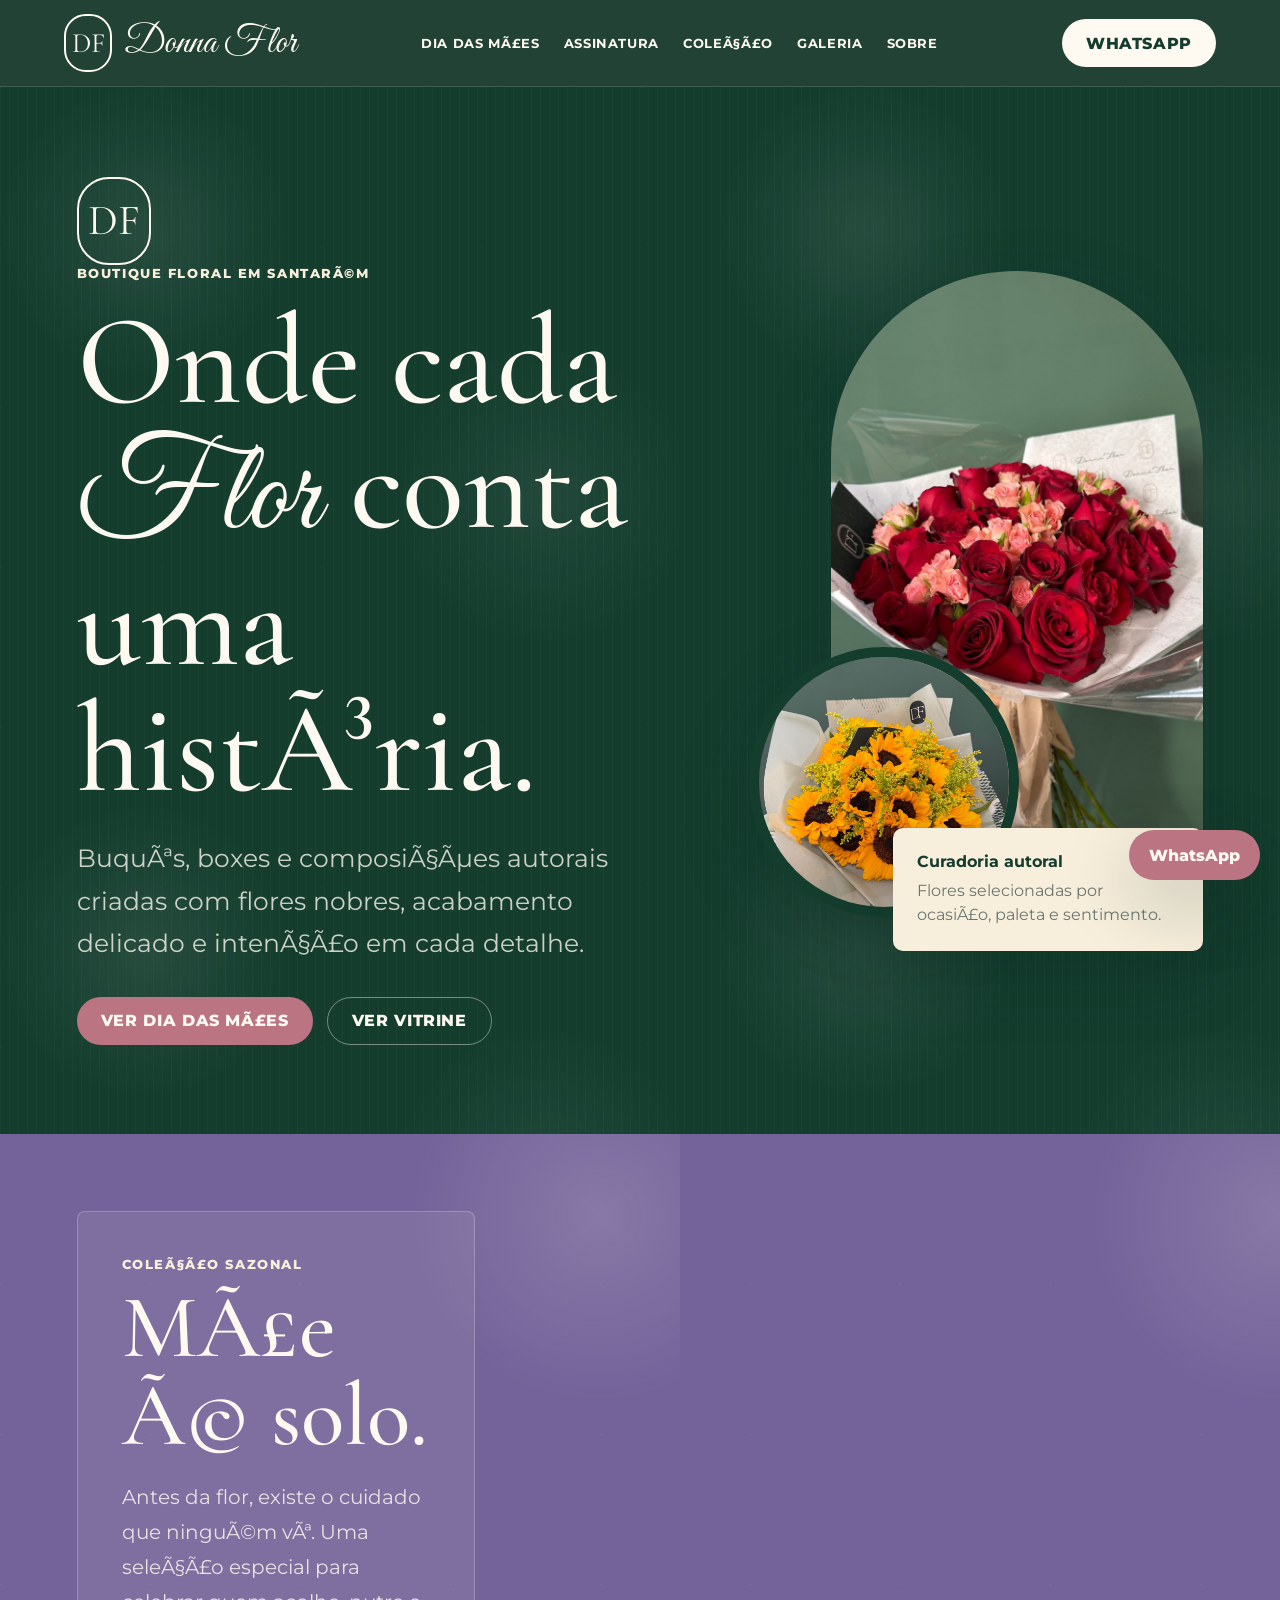
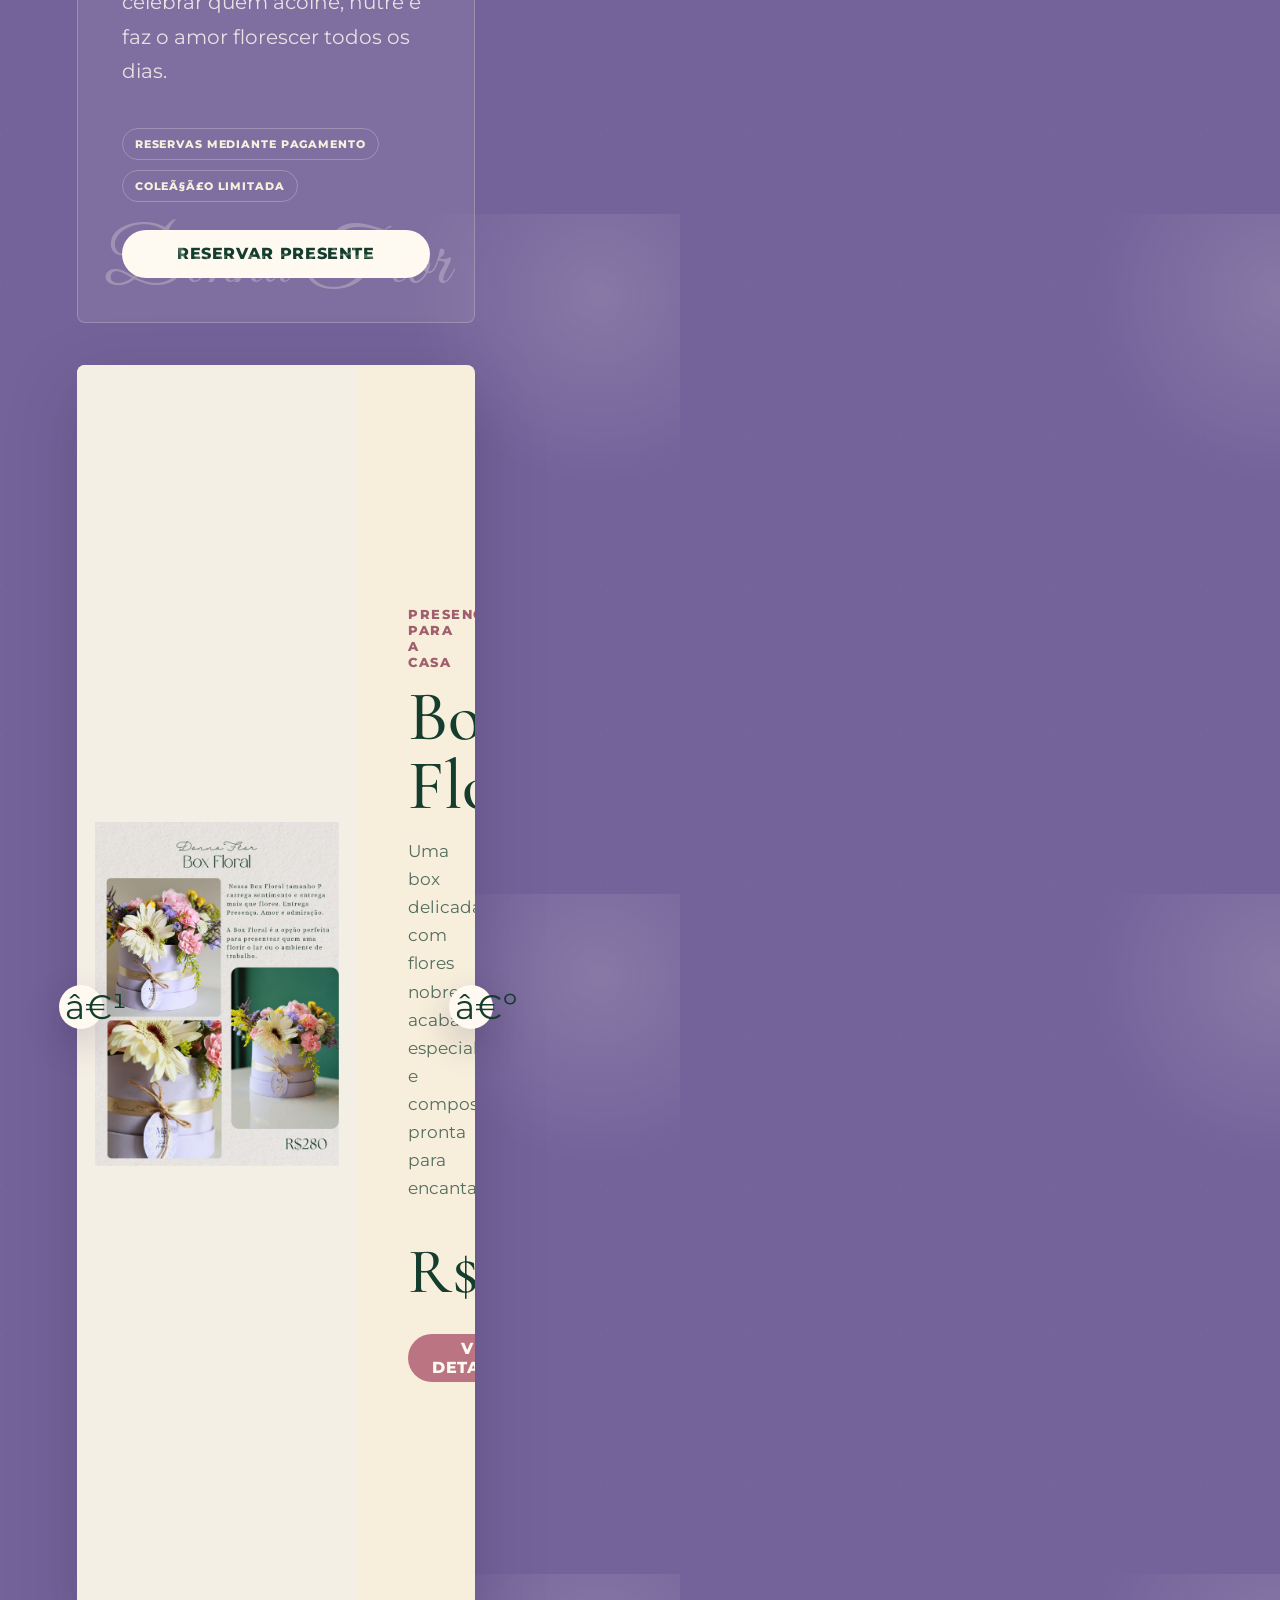
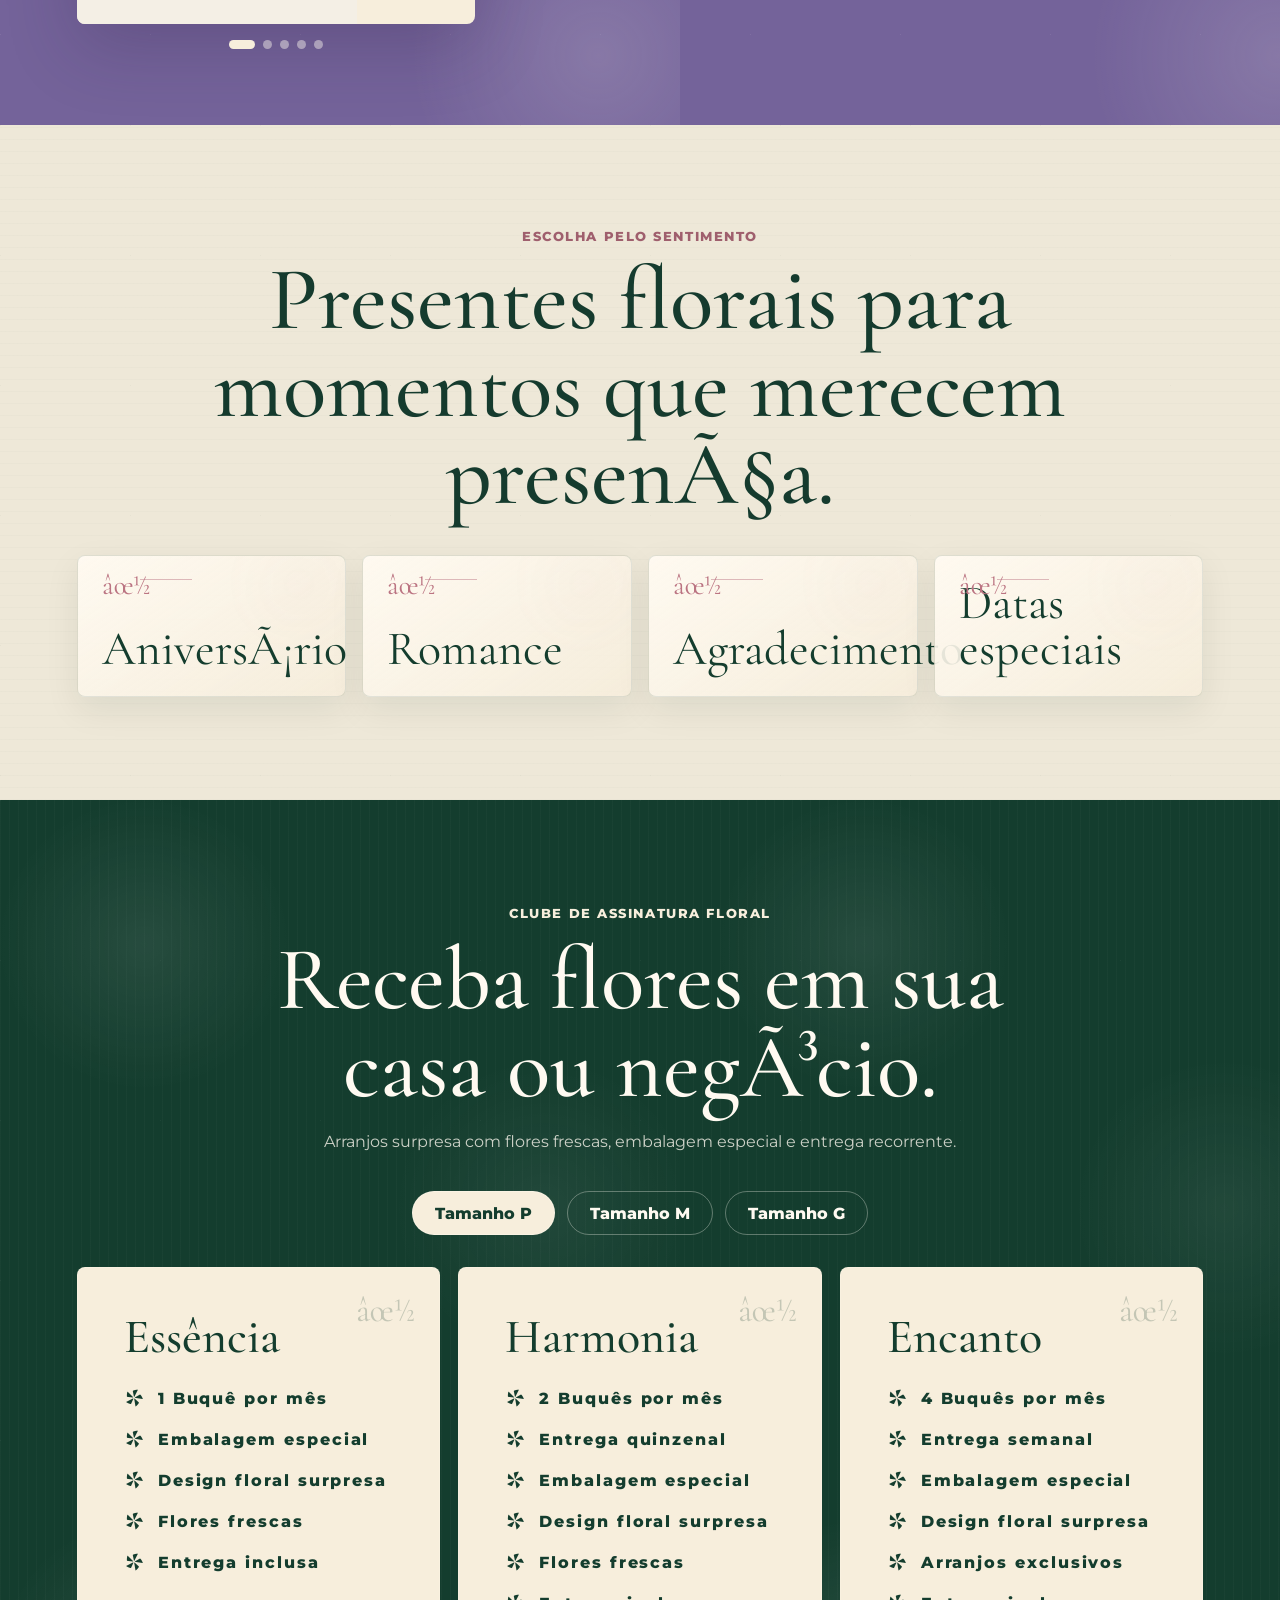
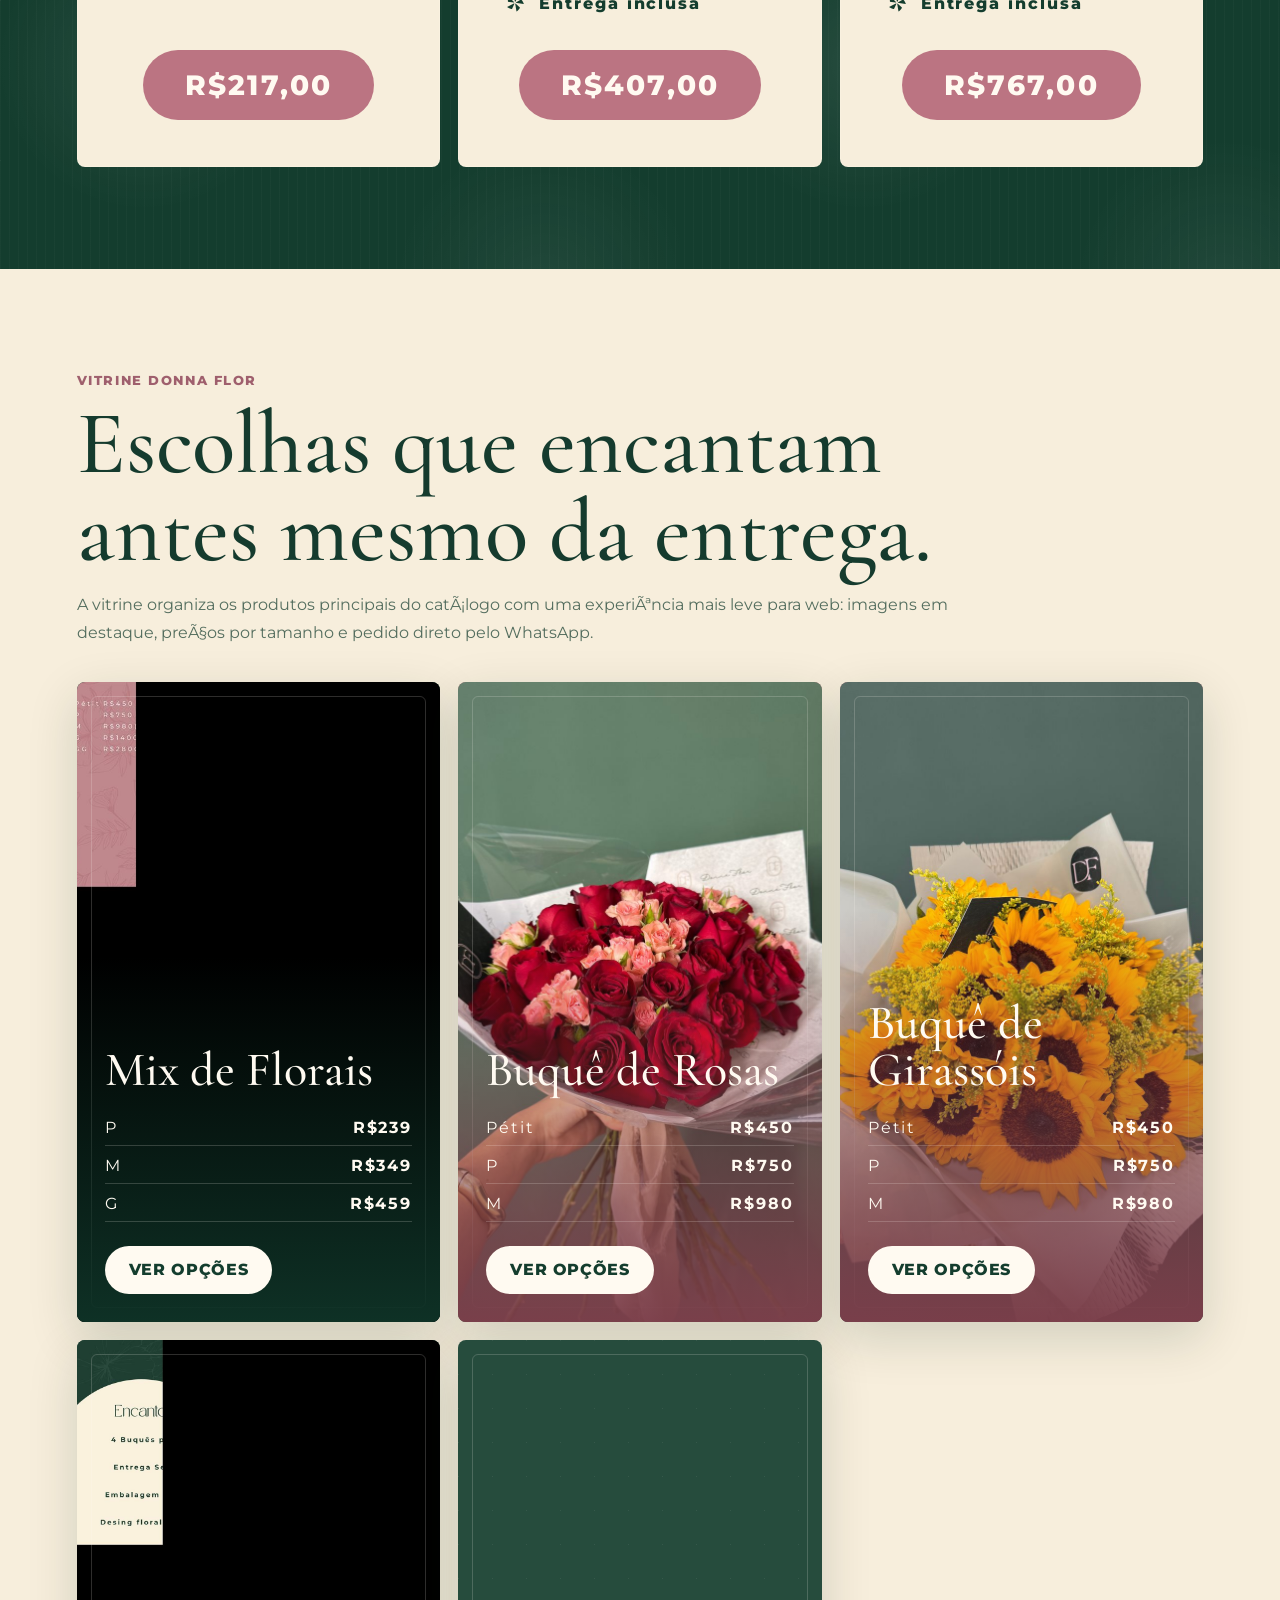
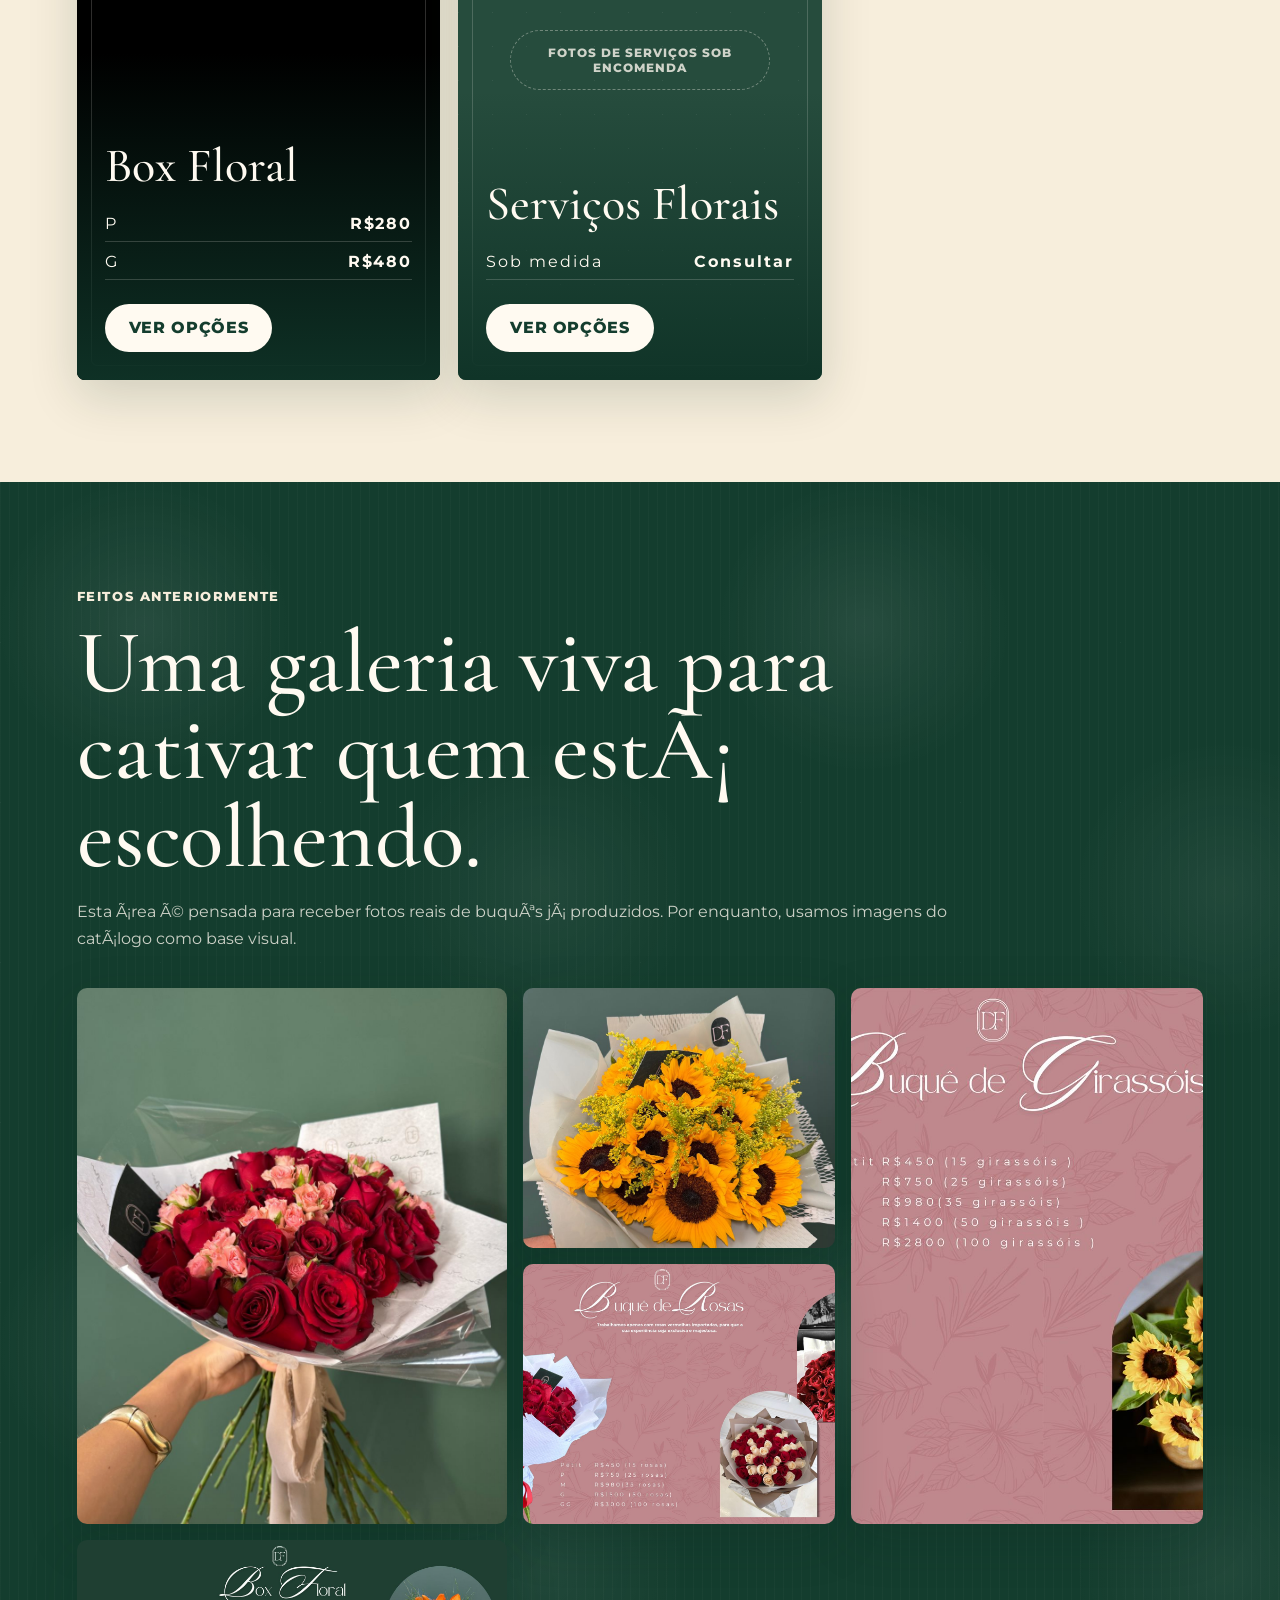
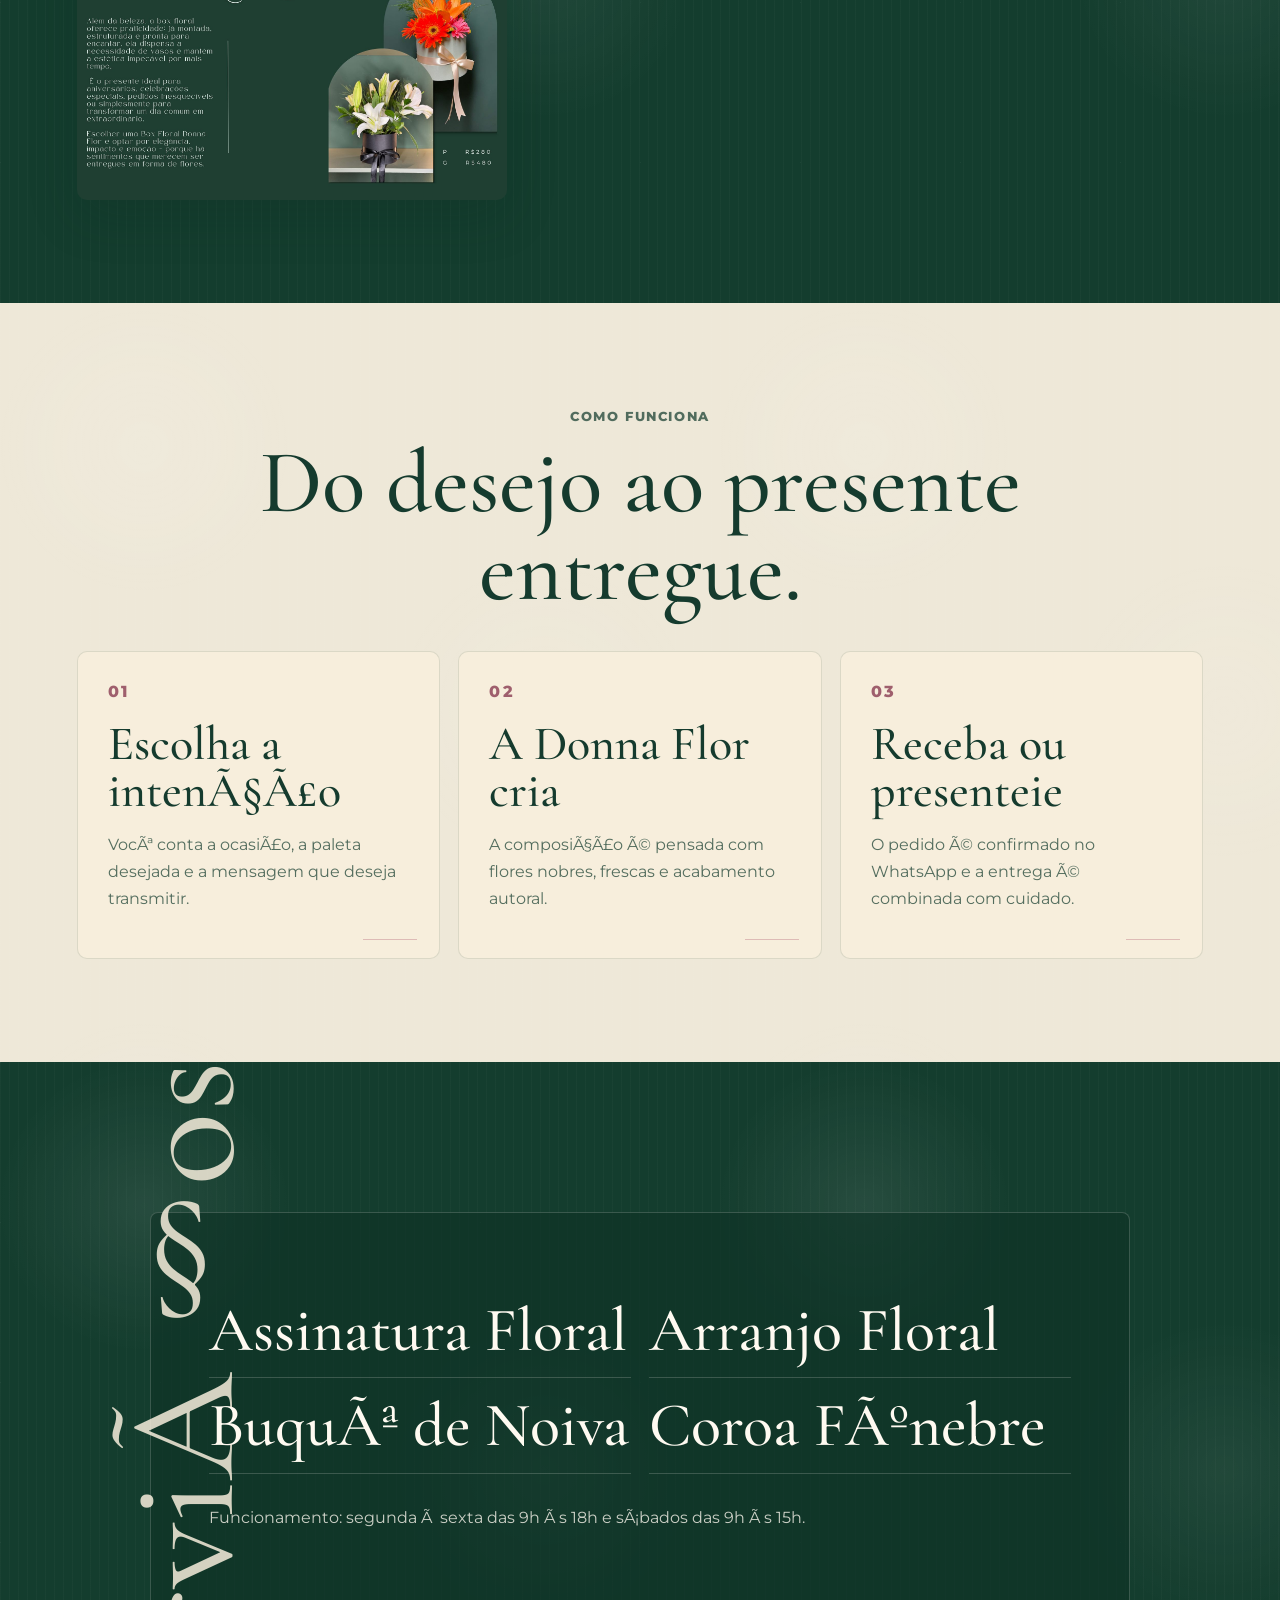
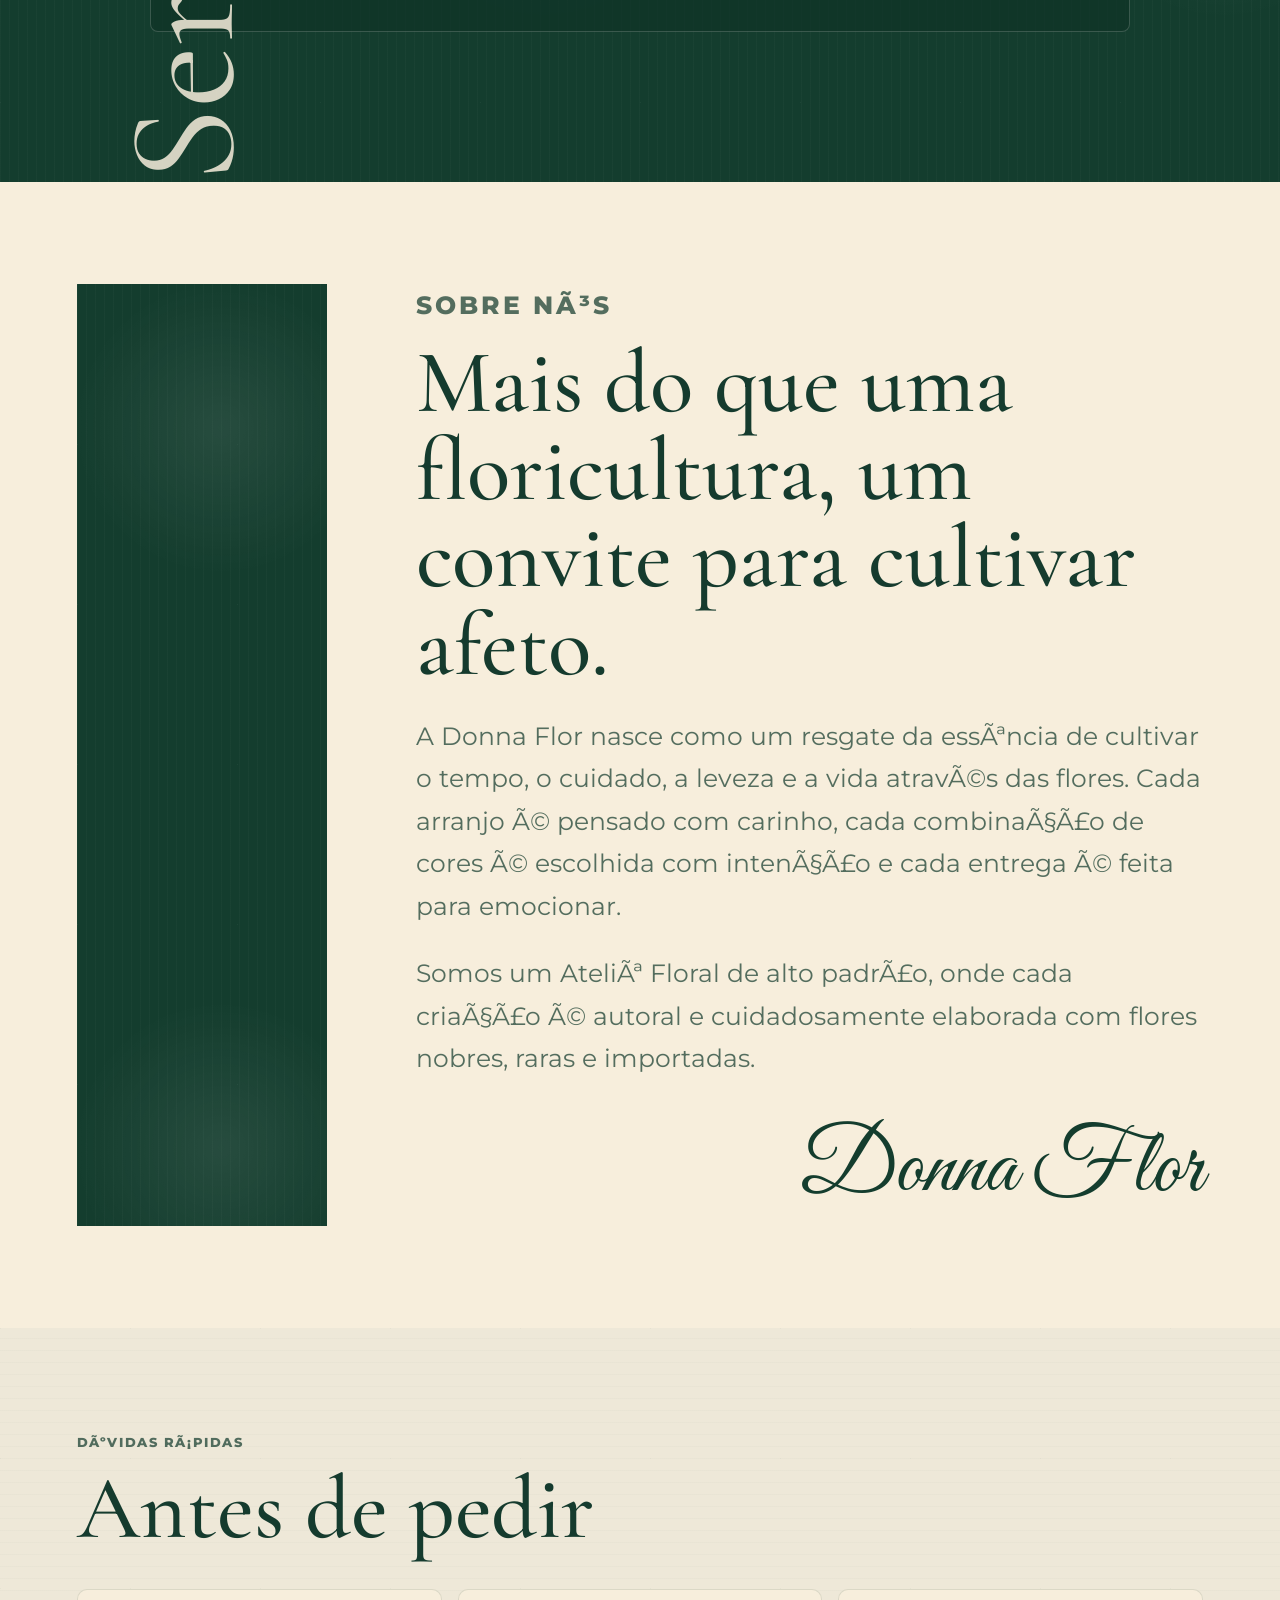
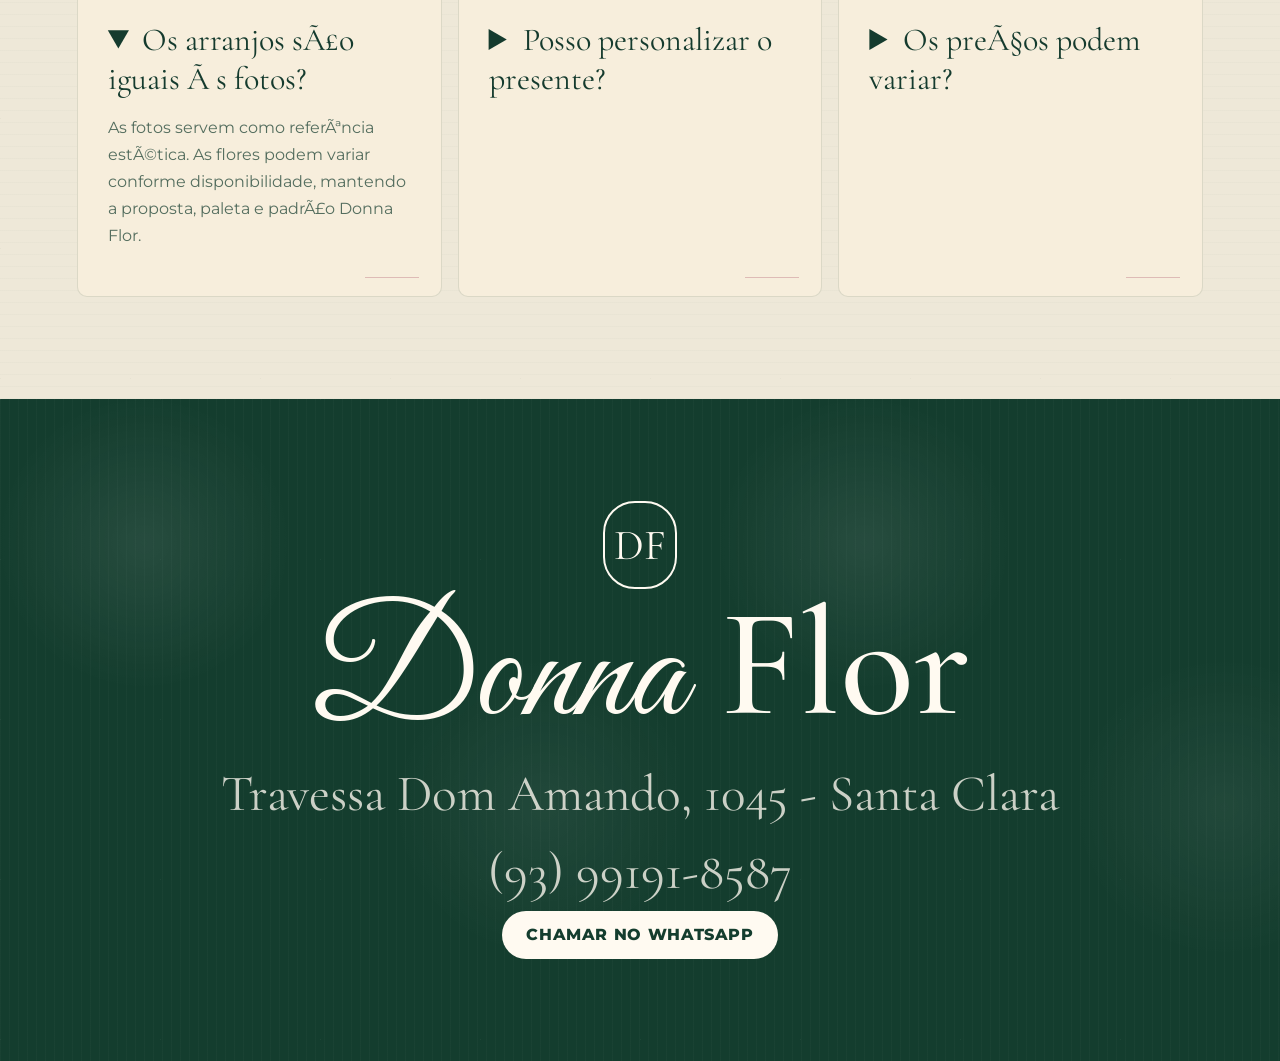
==== commit 1f085a20: "Update index.html" ====
--- a/index.html
+++ b/index.html
@@ -3,10 +3,10 @@
   <head>
     <meta charset="UTF-8" />
     <meta name="viewport" content="width=device-width, initial-scale=1.0" />
-    <title>Donna Flor | Boutique Floral em Santarém</title>
+    <title>Donna Flor | Boutique Floral em SantarÃ©m</title>
     <meta
       name="description"
-      content="Vitrine Donna Flor: buquês, boxes, assinatura floral e arranjos autorais em Santarém."
+      content="Vitrine Donna Flor: buquÃªs, boxes, assinatura floral e arranjos autorais em SantarÃ©m."
     />
     <link rel="preconnect" href="https://fonts.googleapis.com" />
     <link rel="preconnect" href="https://fonts.gstatic.com" crossorigin />
@@ -22,10 +22,10 @@
         <span class="monogram">DF</span>
         <span class="brand-script">Donna Flor</span>
       </a>
-      <nav class="nav" aria-label="Navegação principal">
-        <a href="#dia-das-maes">Dia das Mães</a>
+      <nav class="nav" aria-label="NavegaÃ§Ã£o principal">
+        <a href="#dia-das-maes">Dia das MÃ£es</a>
         <a href="#assinatura">Assinatura</a>
-        <a href="#colecao">Coleção</a>
+        <a href="#colecao">ColeÃ§Ã£o</a>
         <a href="#galeria">Galeria</a>
         <a href="#sobre">Sobre</a>
       </nav>
@@ -36,49 +36,51 @@
       <section class="hero floral-dark" id="inicio">
         <div class="hero-copy">
           <span class="monogram large">DF</span>
-          <p class="label">Boutique floral em Santarém</p>
-          <h1>Onde cada <span>Flor</span> conta uma história.</h1>
-          <p>
-            Buquês, boxes e composições autorais criadas com flores nobres, acabamento
-            delicado e intenção em cada detalhe.
+          <p class="label">Boutique floral em SantarÃ©m</p>
+          <h1>Onde cada <span>Flor</span> conta uma histÃ³ria.</h1>
+          <p>
+            BuquÃªs, boxes e composiÃ§Ãµes autorais criadas com flores nobres, acabamento
+            delicado e intenÃ§Ã£o em cada detalhe.
           </p>
           <div class="hero-actions">
-            <a class="pill rose" href="#dia-das-maes">Ver Dia das Mães</a>
+            <a class="pill rose" href="#dia-das-maes">Ver Dia das MÃ£es</a>
             <a class="pill outline" href="#colecao">Ver vitrine</a>
           </div>
         </div>
 
         <div class="hero-collage" aria-label="Arranjos Donna Flor">
-          <img class="arch-img hero-main" src="assets/bouquet-rosas.jpg" alt="Buquê de rosas Donna Flor" fetchpriority="high" />
-          <img class="round-img hero-small" src="assets/bouquet-girassois.jpg" alt="Buquê de girassóis Donna Flor" decoding="async" />
+          <img class="arch-img hero-main" src="assets/bouquet-rosas.jpg" alt="BuquÃª de rosas Donna Flor" fetchpriority="high" />
+          <img class="round-img hero-small" src="assets/bouquet-girassois.jpg" alt="BuquÃª de girassÃ³is Donna Flor" decoding="async" />
           <div class="hero-note">
             <strong>Curadoria autoral</strong>
-            <span>Flores selecionadas por ocasião, paleta e sentimento.</span>
+            <span>Flores selecionadas por ocasiÃ£o, paleta e sentimento.</span>
           </div>
         </div>
       </section>
 
       <section class="seasonal-highlight" id="dia-das-maes">
         <div class="seasonal-copy">
-          <p class="label">Coleção sazonal</p>
-          <h2>Mãe é solo.</h2>
-          <p>
-            Antes da flor, existe o cuidado que ninguém vê. Uma seleção especial para
+          <p class="label">ColeÃ§Ã£o sazonal</p>
+          <h2>MÃ£e Ã© solo.</h2>
+          <p>
+            Antes da flor, existe o cuidado que ninguÃ©m vÃª. Uma seleÃ§Ã£o especial para
             celebrar quem acolhe, nutre e faz o amor florescer todos os dias.
           </p>
           <div class="seasonal-meta">
             <span>Reservas mediante pagamento</span>
-            <span>Coleção limitada</span>
+            <span>ColeÃ§Ã£o limitada</span>
           </div>
           <a class="pill light" href="https://wa.me/93991918587?text=Ol%C3%A1%2C%20quero%20reservar%20um%20presente%20da%20cole%C3%A7%C3%A3o%20Dia%20das%20M%C3%A3es" target="_blank" rel="noopener noreferrer">Reservar presente</a>
         </div>
 
-        <div class="seasonal-panel" aria-label="Vitrine Dia das Mães">
-          <button class="seasonal-arrow seasonal-prev" type="button" aria-label="Produto anterior">‹</button>
+        <div class="seasonal-mobile-grid" id="seasonalMobileGrid" aria-label="Produtos Dia das MÃ£es"></div>
+
+        <div class="seasonal-panel" aria-label="Vitrine Dia das MÃ£es">
+          <button class="seasonal-arrow seasonal-prev" type="button" aria-label="Produto anterior">â€¹</button>
           <div class="seasonal-viewport">
             <div class="seasonal-track" id="seasonalTrack"></div>
           </div>
-          <button class="seasonal-arrow seasonal-next" type="button" aria-label="Próximo produto">›</button>
+          <button class="seasonal-arrow seasonal-next" type="button" aria-label="PrÃ³ximo produto">â€º</button>
           <div class="seasonal-dots" id="seasonalDots" aria-label="Selecionar produto"></div>
         </div>
       </section>
@@ -86,10 +88,10 @@
       <section class="moments floral-cream">
         <div class="section-heading center">
           <p class="label">Escolha pelo sentimento</p>
-          <h2>Presentes florais para momentos que merecem presença.</h2>
+          <h2>Presentes florais para momentos que merecem presenÃ§a.</h2>
         </div>
         <div class="moment-grid">
-          <button type="button" data-theme-trigger="aniversario">Aniversário</button>
+          <button type="button" data-theme-trigger="aniversario">AniversÃ¡rio</button>
           <div class="theme-mobile-panel" data-theme-panel="aniversario"></div>
           <button type="button" data-theme-trigger="romance">Romance</button>
           <div class="theme-mobile-panel" data-theme-panel="romance"></div>
@@ -104,7 +106,7 @@
       <section class="signature floral-dark" id="assinatura">
         <div class="section-heading center">
           <p class="label">Clube de Assinatura Floral</p>
-          <h2>Receba flores em sua casa ou negócio.</h2>
+          <h2>Receba flores em sua casa ou negÃ³cio.</h2>
           <p>
             Arranjos surpresa com flores frescas, embalagem especial e entrega recorrente.
           </p>
@@ -122,8 +124,8 @@
           <p class="label">Vitrine Donna Flor</p>
           <h2>Escolhas que encantam antes mesmo da entrega.</h2>
           <p>
-            A vitrine organiza os produtos principais do catálogo com uma experiência mais
-            leve para web: imagens em destaque, preços por tamanho e pedido direto pelo
+            A vitrine organiza os produtos principais do catÃ¡logo com uma experiÃªncia mais
+            leve para web: imagens em destaque, preÃ§os por tamanho e pedido direto pelo
             WhatsApp.
           </p>
         </div>
@@ -133,18 +135,18 @@
       <section class="gallery floral-dark" id="galeria">
         <div class="section-heading">
           <p class="label">Feitos anteriormente</p>
-          <h2>Uma galeria viva para cativar quem está escolhendo.</h2>
-          <p>
-            Esta área é pensada para receber fotos reais de buquês já produzidos. Por enquanto,
-            usamos imagens do catálogo como base visual.
+          <h2>Uma galeria viva para cativar quem estÃ¡ escolhendo.</h2>
+          <p>
+            Esta Ã¡rea Ã© pensada para receber fotos reais de buquÃªs jÃ¡ produzidos. Por enquanto,
+            usamos imagens do catÃ¡logo como base visual.
           </p>
         </div>
         <div class="gallery-grid">
-          <img src="assets/bouquet-rosas.jpg" alt="Buquê de rosas vermelhas e rosadas" loading="lazy" decoding="async" />
-          <img src="assets/bouquet-girassois.jpg" alt="Buquê de girassóis" loading="lazy" decoding="async" />
+          <img src="assets/bouquet-rosas.jpg" alt="BuquÃª de rosas vermelhas e rosadas" loading="lazy" decoding="async" />
+          <img src="assets/bouquet-girassois.jpg" alt="BuquÃª de girassÃ³is" loading="lazy" decoding="async" />
           <img src="assets/catalogo/page-0011.jpg" alt="Mix de florais Donna Flor" loading="lazy" decoding="async" />
-          <img src="assets/catalogo/page-0010.jpg" alt="Buquê de girassóis do catálogo" loading="lazy" decoding="async" />
-          <img src="assets/catalogo/page-0012.jpg" alt="Buquê de rosas do catálogo" loading="lazy" decoding="async" />
+          <img src="assets/catalogo/page-0010.jpg" alt="BuquÃª de girassÃ³is do catÃ¡logo" loading="lazy" decoding="async" />
+          <img src="assets/catalogo/page-0012.jpg" alt="BuquÃª de rosas do catÃ¡logo" loading="lazy" decoding="async" />
         </div>
       </section>
 
@@ -156,45 +158,45 @@
         <div class="process-grid">
           <article>
             <span>01</span>
-            <h3>Escolha a intenção</h3>
-            <p>Você conta a ocasião, a paleta desejada e a mensagem que deseja transmitir.</p>
+            <h3>Escolha a intenÃ§Ã£o</h3>
+            <p>VocÃª conta a ocasiÃ£o, a paleta desejada e a mensagem que deseja transmitir.</p>
           </article>
           <article>
             <span>02</span>
             <h3>A Donna Flor cria</h3>
-            <p>A composição é pensada com flores nobres, frescas e acabamento autoral.</p>
+            <p>A composiÃ§Ã£o Ã© pensada com flores nobres, frescas e acabamento autoral.</p>
           </article>
           <article>
             <span>03</span>
             <h3>Receba ou presenteie</h3>
-            <p>O pedido é confirmado no WhatsApp e a entrega é combinada com cuidado.</p>
+            <p>O pedido Ã© confirmado no WhatsApp e a entrega Ã© combinada com cuidado.</p>
           </article>
         </div>
       </section>
 
       <section class="services floral-dark" id="servicos">
-        <div class="vertical-word">Serviços</div>
+        <div class="vertical-word">ServiÃ§os</div>
         <div class="arch-card">
           <h2>Assinatura Floral</h2>
           <h2>Arranjo Floral</h2>
-          <h2>Buquê de Noiva</h2>
-          <h2>Coroa Fúnebre</h2>
-          <p>Funcionamento: segunda à sexta das 9h às 18h e sábados das 9h às 15h.</p>
+          <h2>BuquÃª de Noiva</h2>
+          <h2>Coroa FÃºnebre</h2>
+          <p>Funcionamento: segunda Ã  sexta das 9h Ã s 18h e sÃ¡bados das 9h Ã s 15h.</p>
         </div>
       </section>
 
       <section class="about" id="sobre">
         <aside class="about-strip"></aside>
         <div class="about-copy">
-          <p class="label">Sobre nós</p>
+          <p class="label">Sobre nÃ³s</p>
           <h2>Mais do que uma floricultura, um convite para cultivar afeto.</h2>
           <p>
-            A Donna Flor nasce como um resgate da essência de cultivar o tempo, o cuidado,
-            a leveza e a vida através das flores. Cada arranjo é pensado com carinho, cada
-            combinação de cores é escolhida com intenção e cada entrega é feita para emocionar.
-          </p>
-          <p>
-            Somos um Ateliê Floral de alto padrão, onde cada criação é autoral e
+            A Donna Flor nasce como um resgate da essÃªncia de cultivar o tempo, o cuidado,
+            a leveza e a vida atravÃ©s das flores. Cada arranjo Ã© pensado com carinho, cada
+            combinaÃ§Ã£o de cores Ã© escolhida com intenÃ§Ã£o e cada entrega Ã© feita para emocionar.
+          </p>
+          <p>
+            Somos um AteliÃª Floral de alto padrÃ£o, onde cada criaÃ§Ã£o Ã© autoral e
             cuidadosamente elaborada com flores nobres, raras e importadas.
           </p>
           <span class="script-signature">Donna Flor</span>
@@ -203,21 +205,21 @@
 
       <section class="faq floral-cream">
         <div class="section-heading">
-          <p class="label">Dúvidas rápidas</p>
+          <p class="label">DÃºvidas rÃ¡pidas</p>
           <h2>Antes de pedir</h2>
         </div>
         <div class="faq-grid">
           <details open>
-            <summary>Os arranjos são iguais às fotos?</summary>
-            <p>As fotos servem como referência estética. As flores podem variar conforme disponibilidade, mantendo a proposta, paleta e padrão Donna Flor.</p>
+            <summary>Os arranjos sÃ£o iguais Ã s fotos?</summary>
+            <p>As fotos servem como referÃªncia estÃ©tica. As flores podem variar conforme disponibilidade, mantendo a proposta, paleta e padrÃ£o Donna Flor.</p>
           </details>
           <details>
             <summary>Posso personalizar o presente?</summary>
-            <p>Sim. O atendimento pelo WhatsApp ajuda a definir ocasião, mensagem, cores, tamanho e estilo do arranjo.</p>
+            <p>Sim. O atendimento pelo WhatsApp ajuda a definir ocasiÃ£o, mensagem, cores, tamanho e estilo do arranjo.</p>
           </details>
           <details>
-            <summary>Os preços podem variar?</summary>
-            <p>Sim. Flores são sazonais, por isso o pedido final é confirmado no atendimento antes da produção.</p>
+            <summary>Os preÃ§os podem variar?</summary>
+            <p>Sim. Flores sÃ£o sazonais, por isso o pedido final Ã© confirmado no atendimento antes da produÃ§Ã£o.</p>
           </details>
         </div>
       </section>
@@ -236,10 +238,11 @@
     </a>
 
     <dialog class="product-modal" id="productModal">
-      <button class="modal-close" type="button" aria-label="Fechar">×</button>
+      <button class="modal-close" type="button" aria-label="Fechar">Ã—</button>
       <div id="modalContent"></div>
     </dialog>
 
     <script src="script.js"></script>
   </body>
 </html>
+
--- a/styles.css
+++ b/styles.css
@@ -544,7 +544,7 @@
 }
 
 .moment-grid button::before {
-  content: "✽";
+  content: "âœ½";
   position: absolute;
   top: 15px;
   left: 24px;
@@ -886,7 +886,7 @@
 }
 
 .plan-card::before {
-  content: "✽";
+  content: "âœ½";
   position: absolute;
   top: 22px;
   right: 24px;
@@ -1323,42 +1323,79 @@
   }
 
   .seasonal-highlight {
-    gap: 16px;
+    grid-template-columns: minmax(0, 0.78fr) minmax(0, 1fr);
+    align-items: stretch;
+    gap: 10px;
+    padding-top: 28px;
+    padding-bottom: 28px;
   }
 
   .seasonal-copy {
-    min-height: auto;
-    padding: 28px 22px;
+    min-height: 0;
+    padding: 18px 14px;
     border-radius: 8px;
   }
 
+  .seasonal-copy::after {
+    right: 12px;
+    bottom: 10px;
+    font-size: 32px;
+  }
+
   .seasonal-copy h2 {
-    font-size: 54px;
+    font-size: clamp(38px, 11vw, 54px);
+  }
+
+  .seasonal-copy p:not(.label) {
+    font-size: 13px;
+    line-height: 1.45;
+  }
+
+  .seasonal-meta {
+    gap: 6px;
+    margin: 12px 0 16px;
+  }
+
+  .seasonal-meta span {
+    padding: 6px 8px;
+    font-size: 9px;
+    letter-spacing: 0.04em;
   }
 
   .seasonal-slide {
-    min-height: auto;
+    min-height: 0;
+    grid-template-columns: 1fr;
   }
 
   .seasonal-slide img {
-    min-height: 300px;
-    max-height: 360px;
-    padding: 10px;
+    min-height: 210px;
+    max-height: 240px;
+    padding: 8px;
   }
 
   .seasonal-slide-copy {
-    padding: 28px 22px 32px;
+    padding: 16px 14px 18px;
   }
 
   .seasonal-slide-copy h3 {
-    font-size: 40px;
+    font-size: 30px;
+  }
+
+  .seasonal-slide-copy p:not(.label) {
+    font-size: 13px;
+    line-height: 1.45;
+  }
+
+  .seasonal-slide-copy strong {
+    margin: 8px 0 14px;
+    font-size: 34px;
   }
 
   .seasonal-arrow {
-    top: 300px;
-    width: 38px;
-    height: 38px;
-    font-size: 30px;
+    top: 112px;
+    width: 32px;
+    height: 32px;
+    font-size: 25px;
   }
 
   .seasonal-prev {
@@ -1367,6 +1404,10 @@
 
   .seasonal-next {
     right: 8px;
+  }
+
+  .seasonal-dots {
+    margin-top: 10px;
   }
 
   .hero-collage {
@@ -1395,6 +1436,71 @@
 
   .mini-prices li {
     letter-spacing: 0.04em;
+  }
+
+  .signature .section-heading {
+    margin-bottom: 22px;
+  }
+
+  .signature .section-heading p:not(.label) {
+    font-size: 14px;
+    line-height: 1.45;
+  }
+
+  .size-switch {
+    gap: 8px;
+    margin-bottom: 18px;
+  }
+
+  .size-switch button {
+    min-height: 38px;
+    padding: 0 14px;
+    font-size: 11px;
+  }
+
+  .plan-grid {
+    grid-template-columns: repeat(3, minmax(0, 1fr));
+    gap: 8px;
+  }
+
+  .plan-card {
+    min-height: 0;
+    padding: 18px 8px 12px;
+  }
+
+  .plan-card::before {
+    top: 8px;
+    right: 8px;
+    font-size: 22px;
+  }
+
+  .plan-card h3 {
+    margin-bottom: 14px;
+    font-size: 25px;
+  }
+
+  .plan-card ul {
+    gap: 9px;
+  }
+
+  .plan-card li {
+    padding-left: 14px;
+    font-size: 9px;
+    letter-spacing: 0.03em;
+    line-height: 1.25;
+  }
+
+  .plan-card li::before {
+    top: -4px;
+    font-size: 22px;
+  }
+
+  .price-badge {
+    width: 100%;
+    padding: 10px 5px;
+    font-size: 15px;
+    letter-spacing: 0.03em;
+    text-align: center;
   }
 
   .theme-gallery {
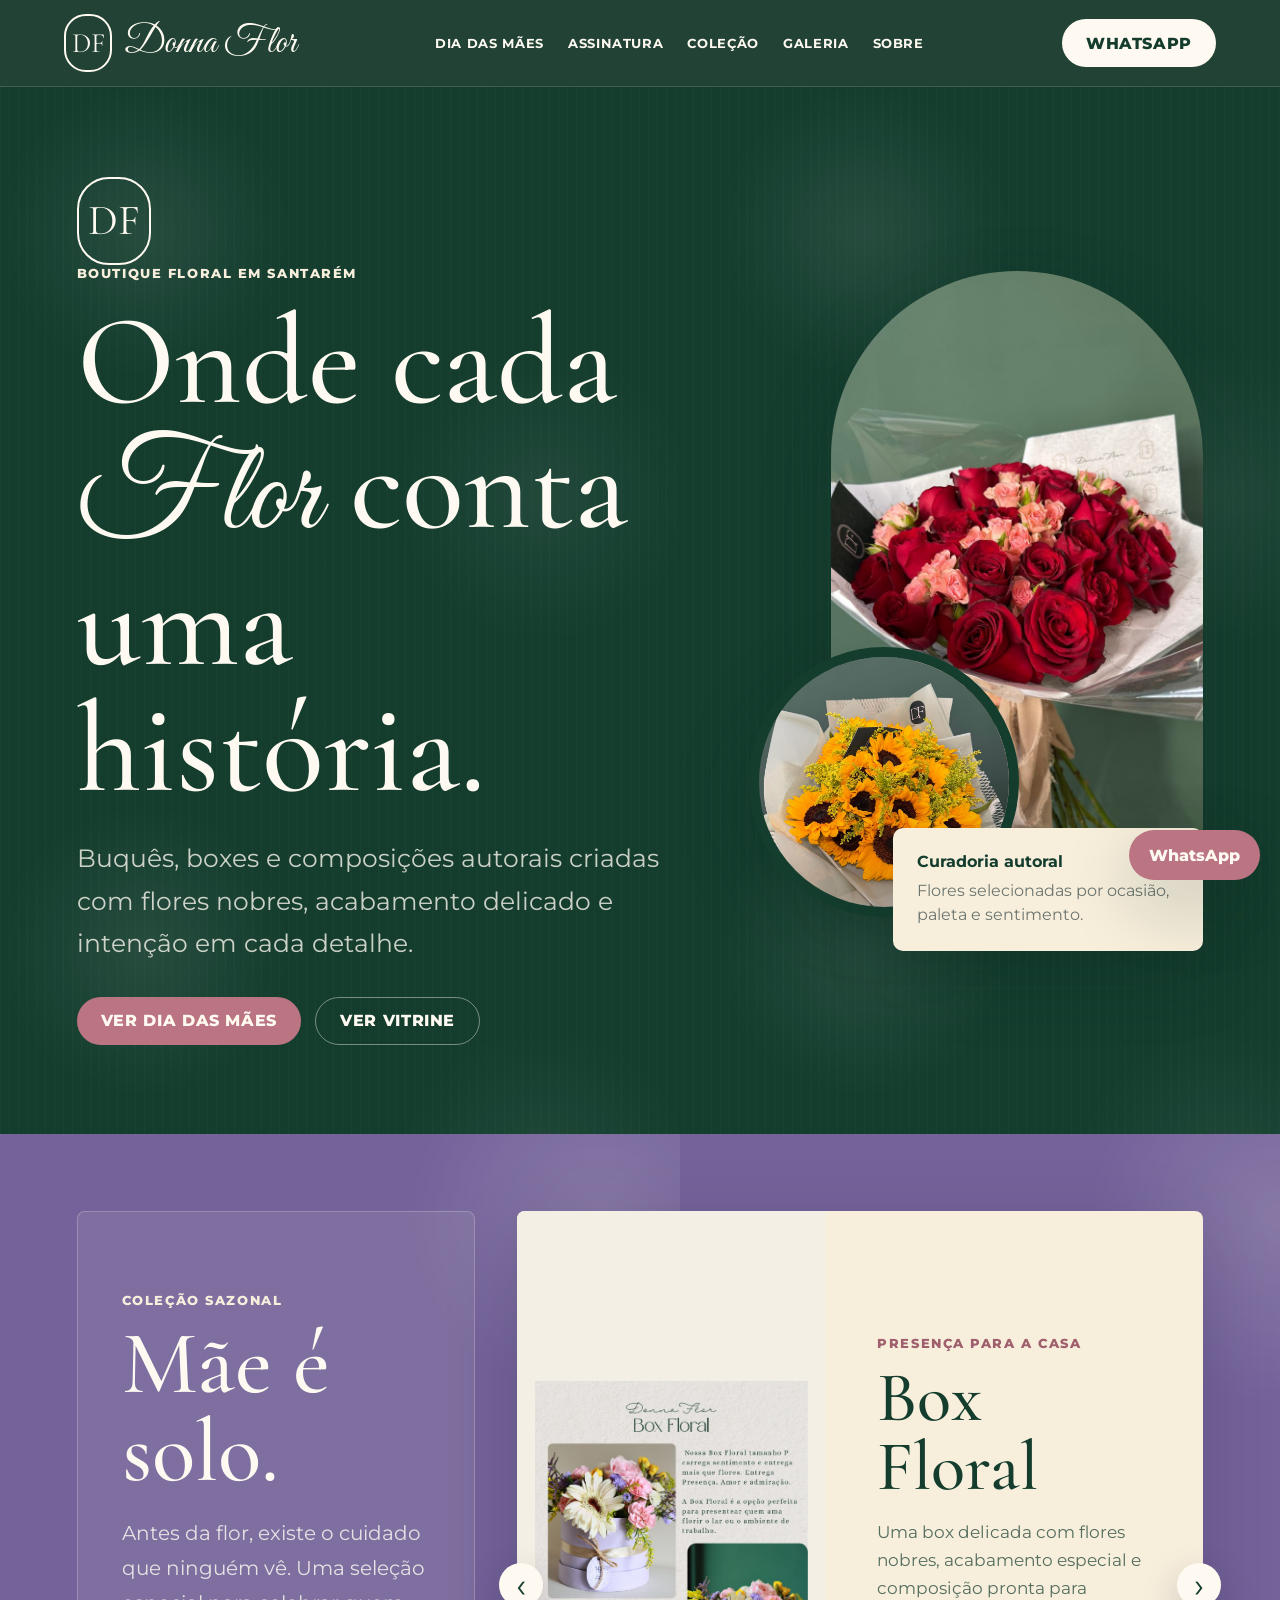
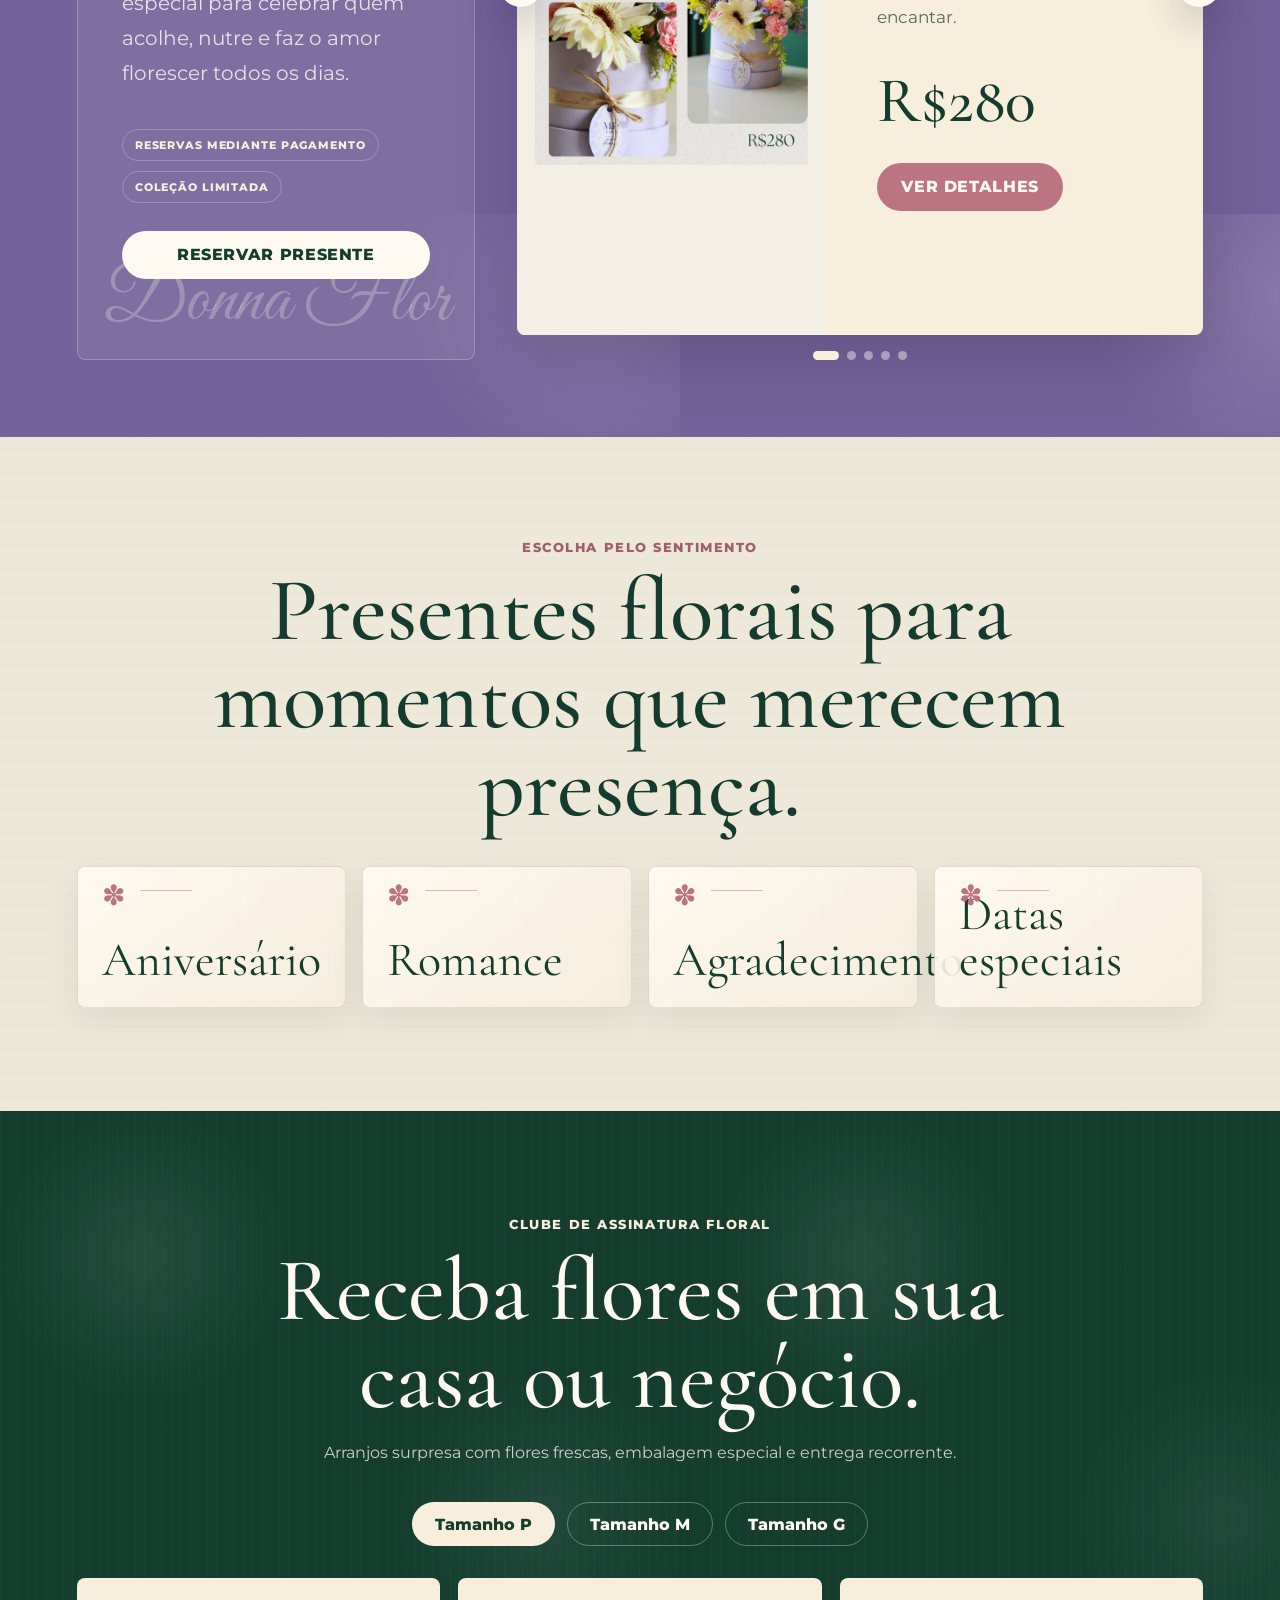
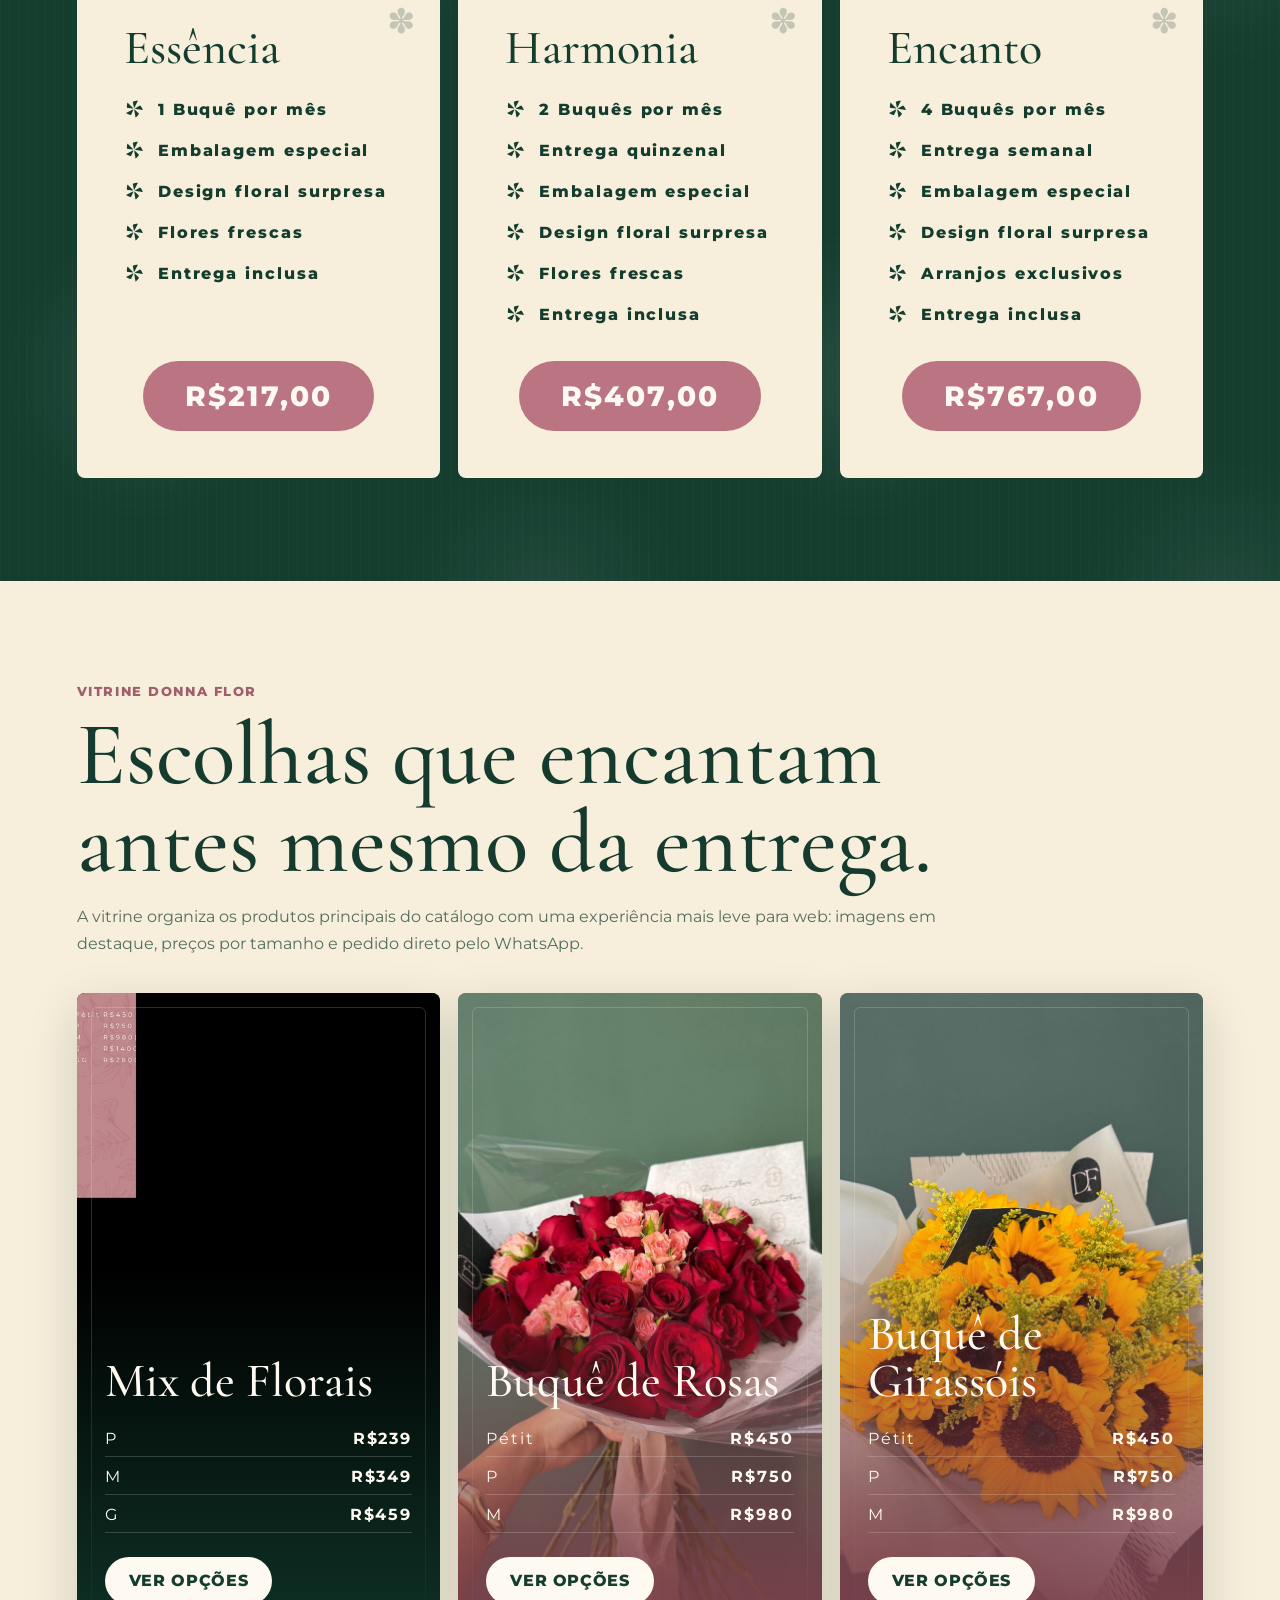
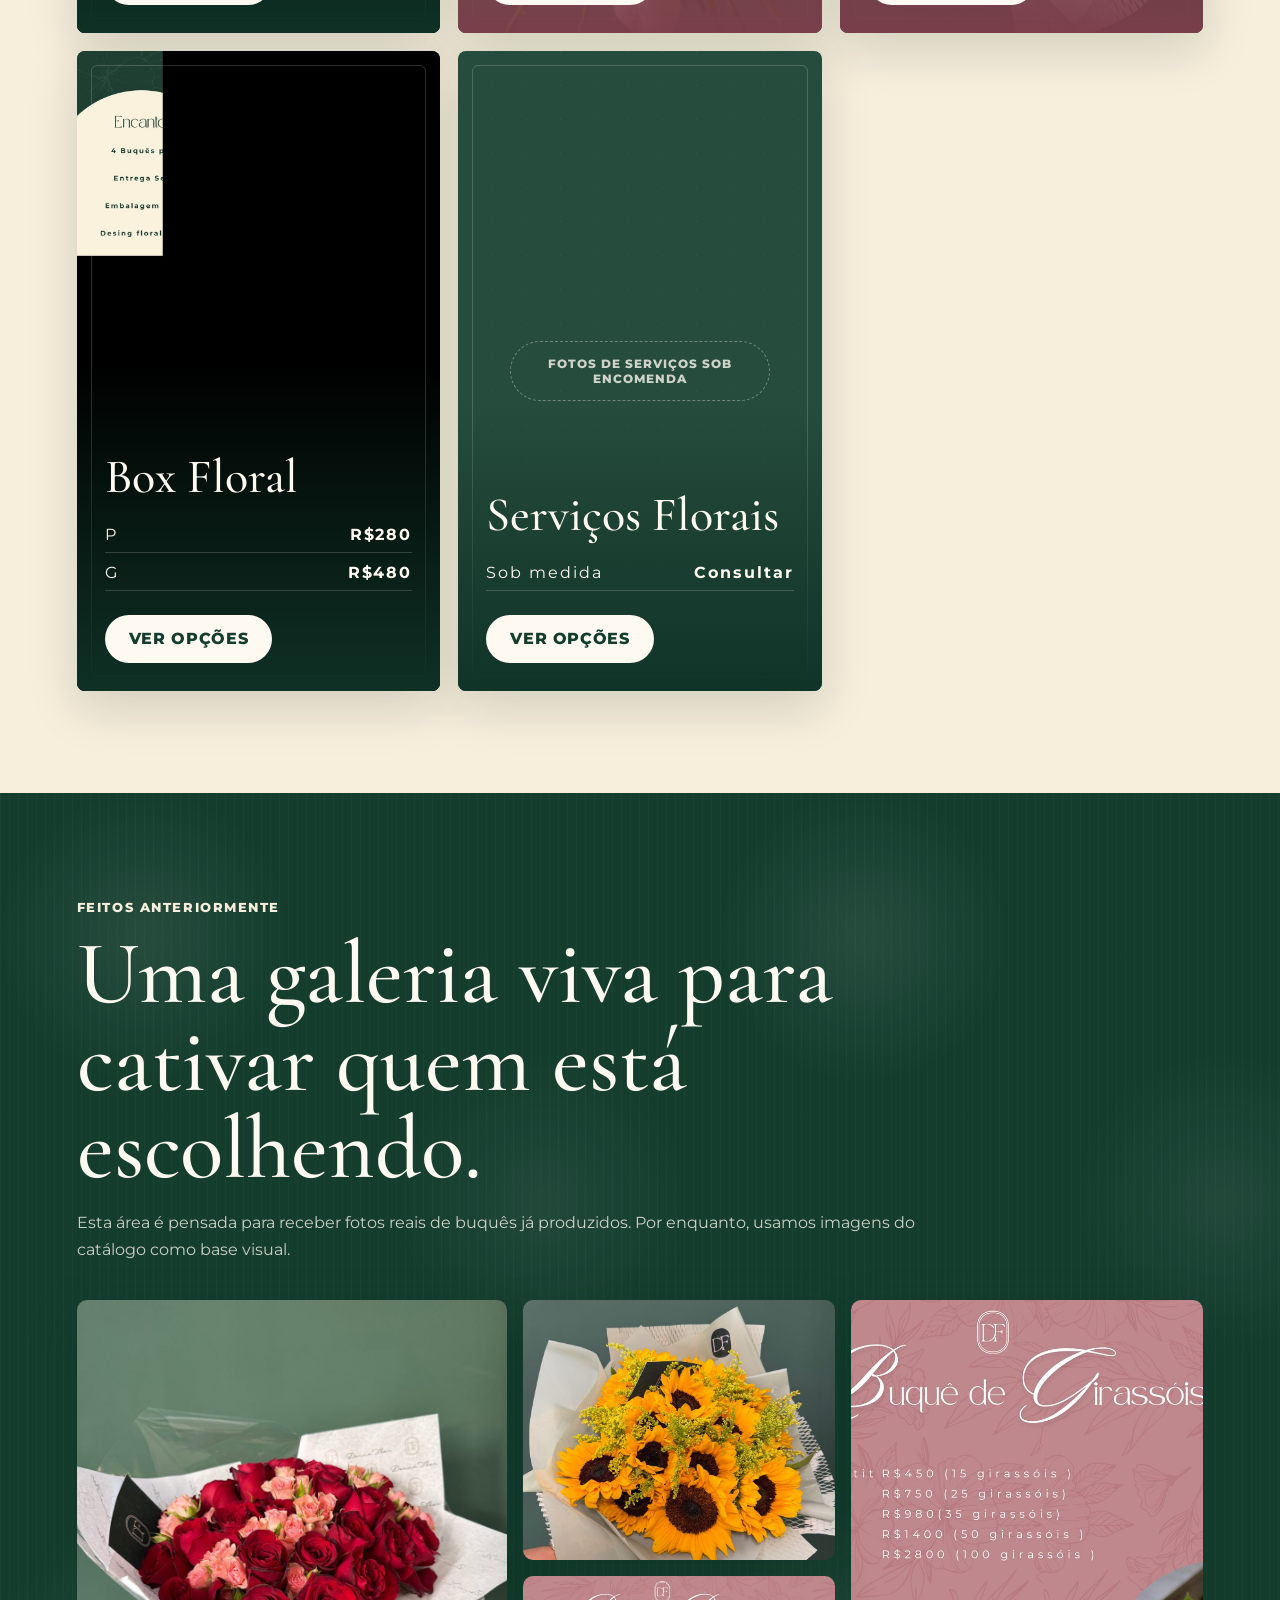
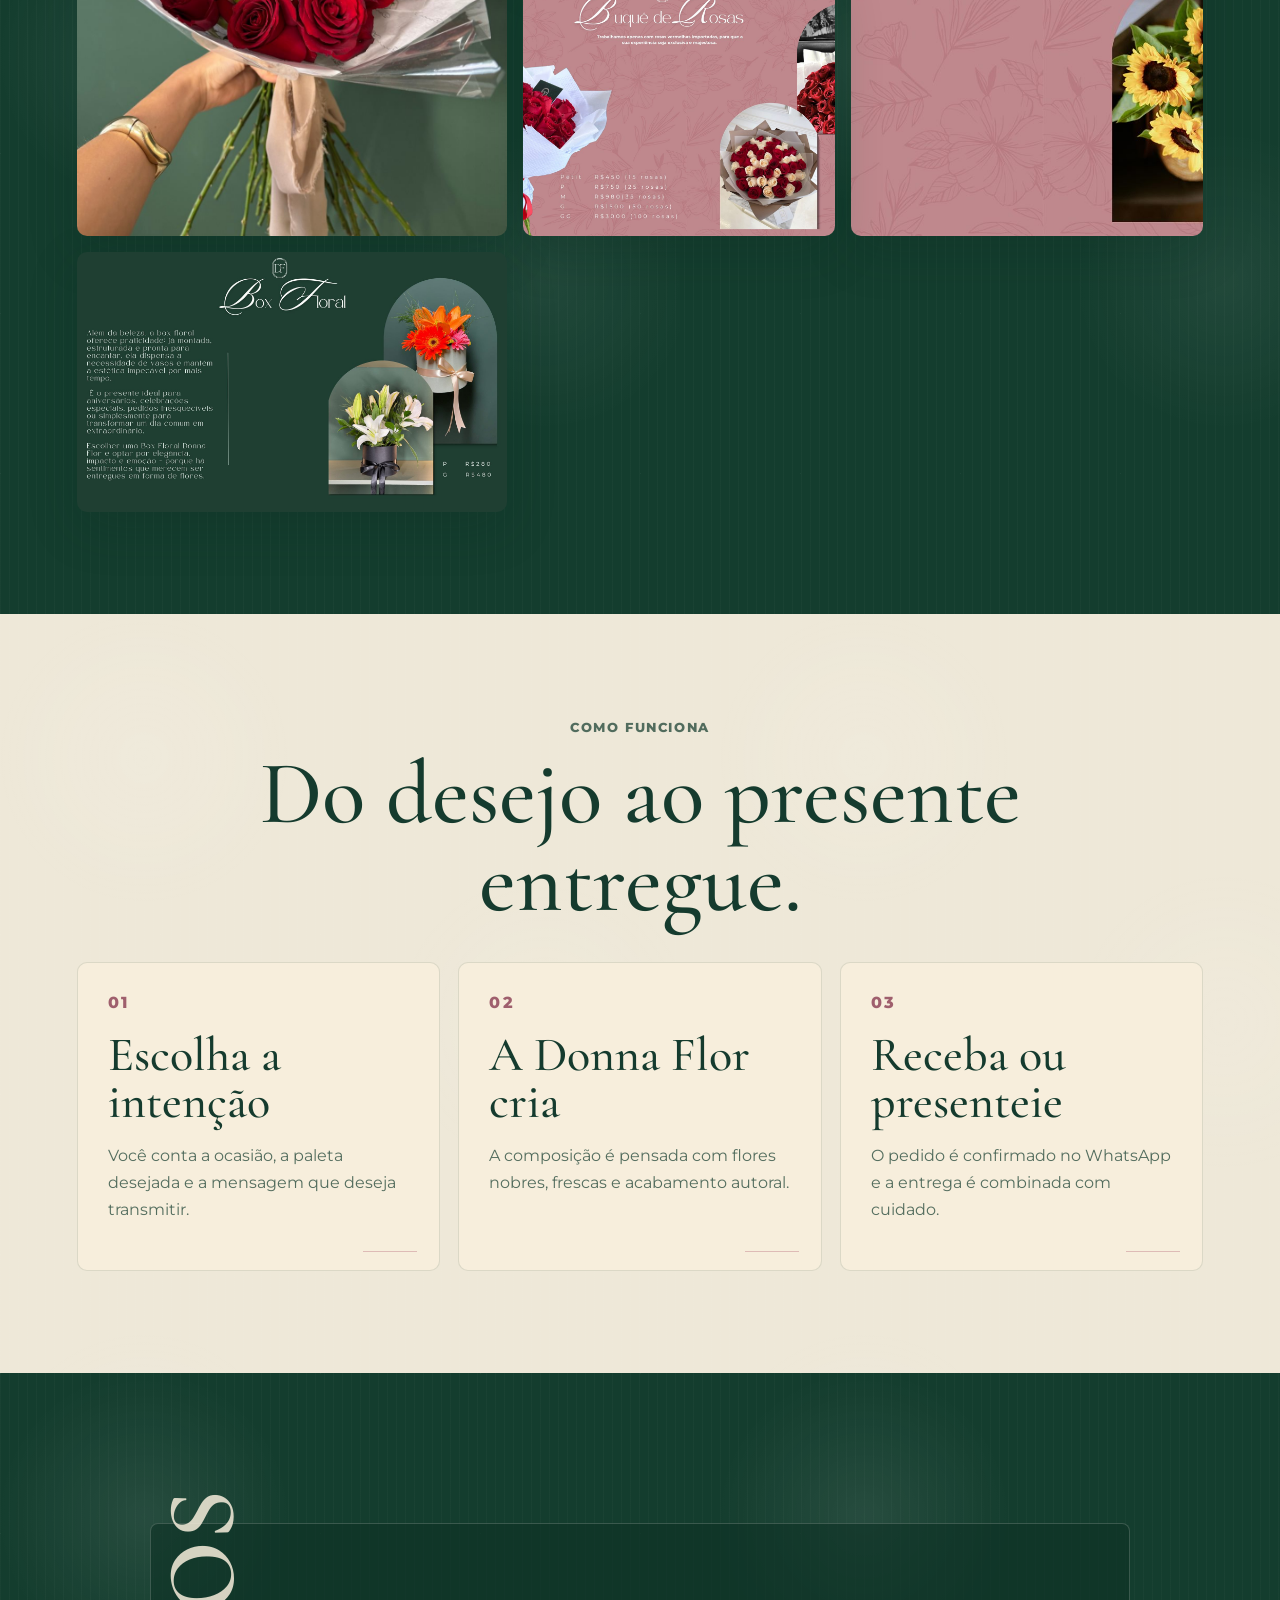
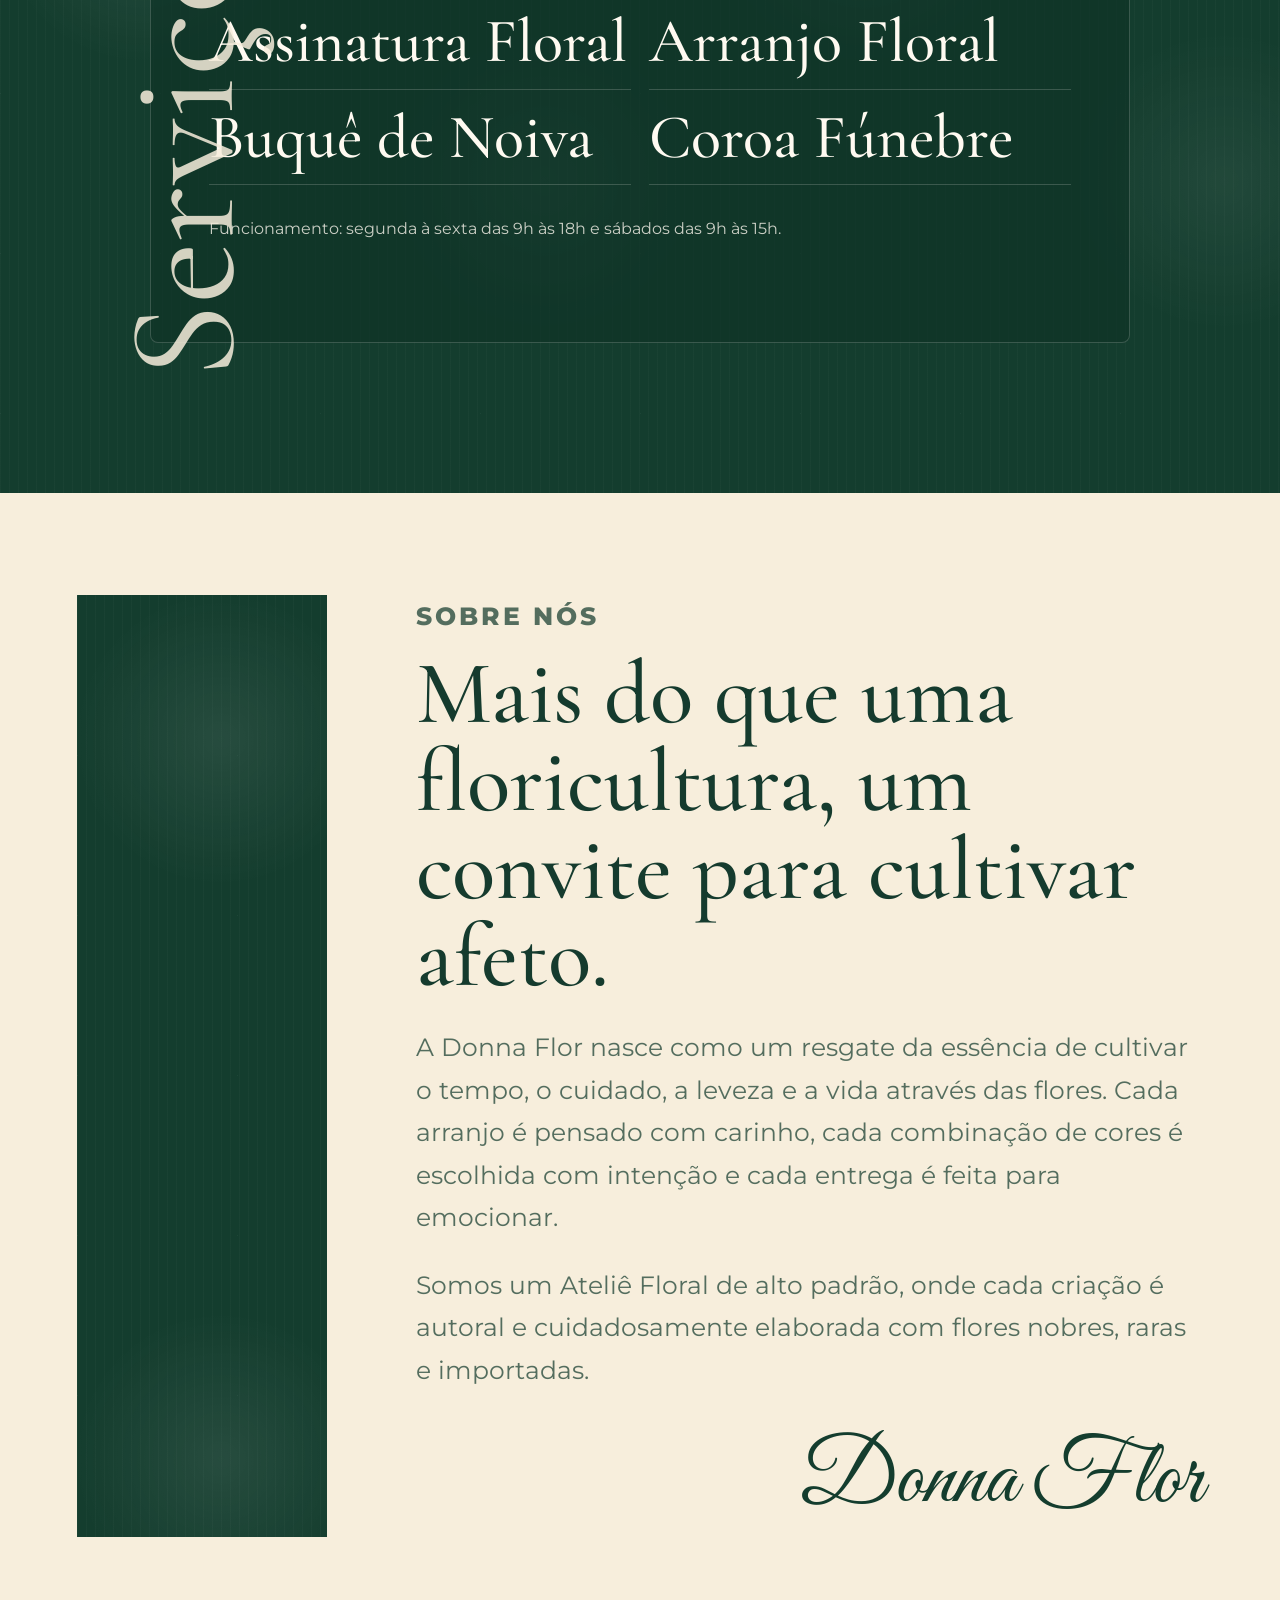
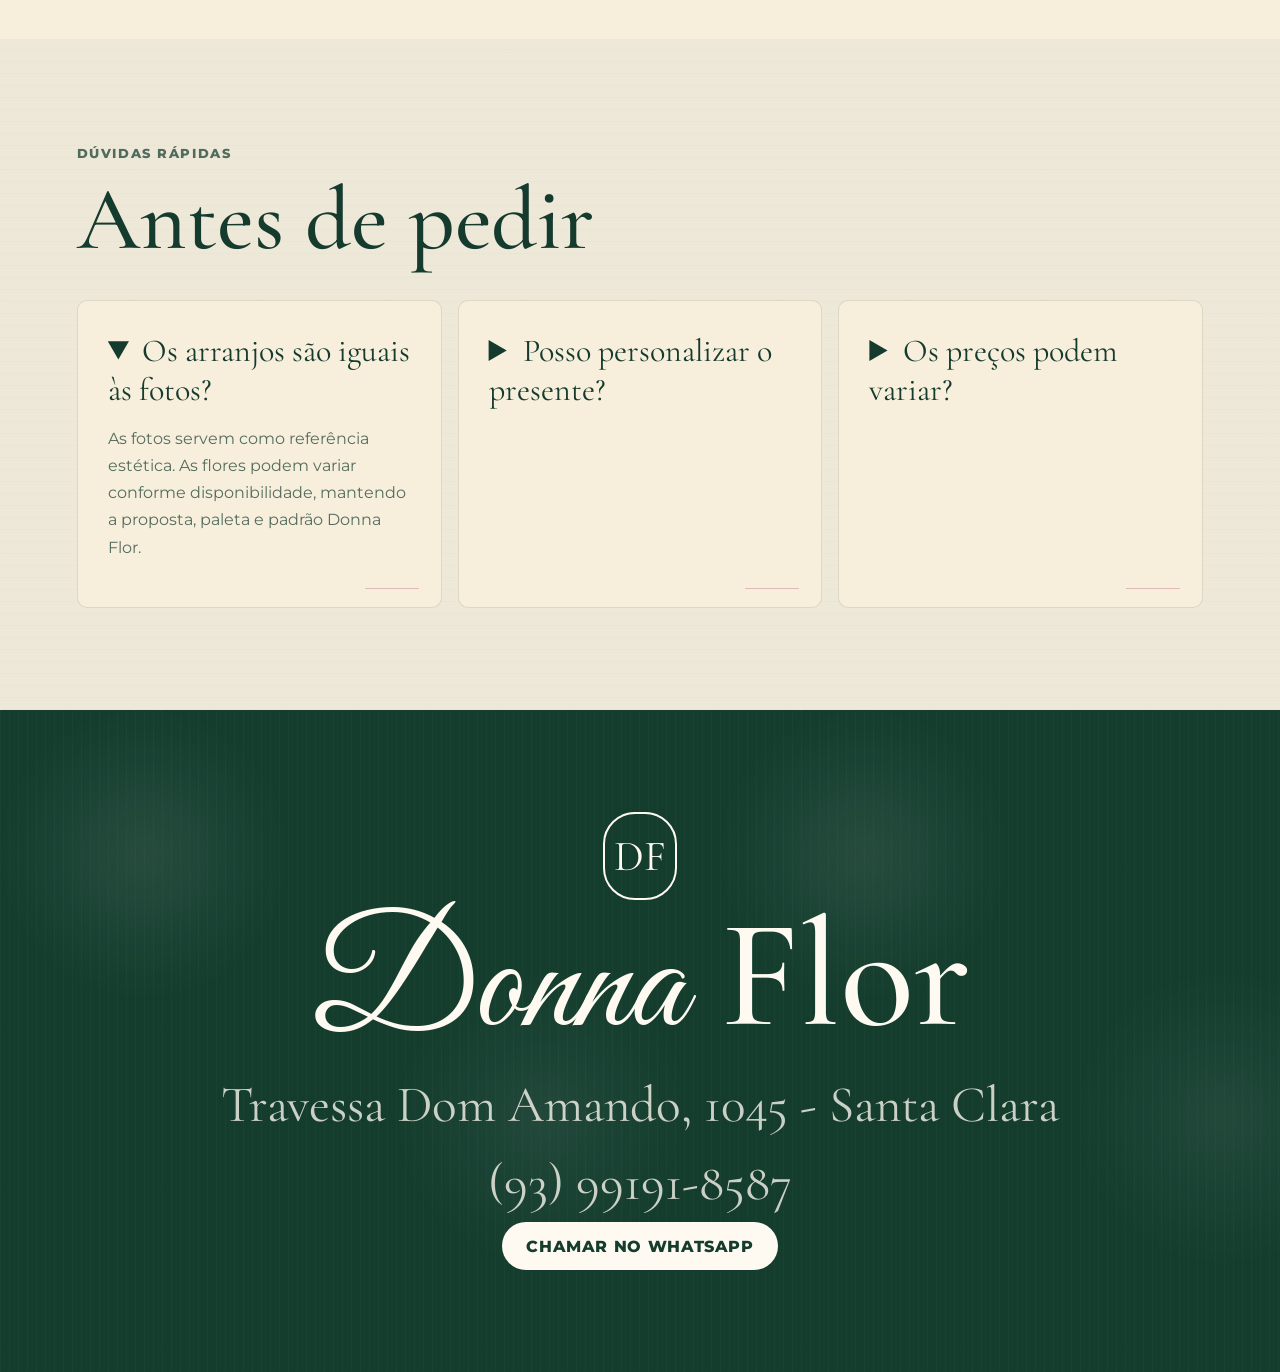
==== commit 8f688eba: "Refine mobile layout and seasonal showcase" ====
--- a/index.html
+++ b/index.html
@@ -3,10 +3,10 @@
   <head>
     <meta charset="UTF-8" />
     <meta name="viewport" content="width=device-width, initial-scale=1.0" />
-    <title>Donna Flor | Boutique Floral em SantarÃ©m</title>
+    <title>Donna Flor | Boutique Floral em Santarém</title>
     <meta
       name="description"
-      content="Vitrine Donna Flor: buquÃªs, boxes, assinatura floral e arranjos autorais em SantarÃ©m."
+      content="Vitrine Donna Flor: buquês, boxes, assinatura floral e arranjos autorais em Santarém."
     />
     <link rel="preconnect" href="https://fonts.googleapis.com" />
     <link rel="preconnect" href="https://fonts.gstatic.com" crossorigin />
@@ -22,10 +22,10 @@
         <span class="monogram">DF</span>
         <span class="brand-script">Donna Flor</span>
       </a>
-      <nav class="nav" aria-label="NavegaÃ§Ã£o principal">
-        <a href="#dia-das-maes">Dia das MÃ£es</a>
+      <nav class="nav" aria-label="Navegação principal">
+        <a href="#dia-das-maes">Dia das Mães</a>
         <a href="#assinatura">Assinatura</a>
-        <a href="#colecao">ColeÃ§Ã£o</a>
+        <a href="#colecao">Coleção</a>
         <a href="#galeria">Galeria</a>
         <a href="#sobre">Sobre</a>
       </nav>
@@ -36,51 +36,51 @@
       <section class="hero floral-dark" id="inicio">
         <div class="hero-copy">
           <span class="monogram large">DF</span>
-          <p class="label">Boutique floral em SantarÃ©m</p>
-          <h1>Onde cada <span>Flor</span> conta uma histÃ³ria.</h1>
-          <p>
-            BuquÃªs, boxes e composiÃ§Ãµes autorais criadas com flores nobres, acabamento
-            delicado e intenÃ§Ã£o em cada detalhe.
+          <p class="label">Boutique floral em Santarém</p>
+          <h1>Onde cada <span>Flor</span> conta uma história.</h1>
+          <p>
+            Buquês, boxes e composições autorais criadas com flores nobres, acabamento
+            delicado e intenção em cada detalhe.
           </p>
           <div class="hero-actions">
-            <a class="pill rose" href="#dia-das-maes">Ver Dia das MÃ£es</a>
+            <a class="pill rose" href="#dia-das-maes">Ver Dia das Mães</a>
             <a class="pill outline" href="#colecao">Ver vitrine</a>
           </div>
         </div>
 
         <div class="hero-collage" aria-label="Arranjos Donna Flor">
-          <img class="arch-img hero-main" src="assets/bouquet-rosas.jpg" alt="BuquÃª de rosas Donna Flor" fetchpriority="high" />
-          <img class="round-img hero-small" src="assets/bouquet-girassois.jpg" alt="BuquÃª de girassÃ³is Donna Flor" decoding="async" />
+          <img class="arch-img hero-main" src="assets/bouquet-rosas.jpg" alt="Buquê de rosas Donna Flor" fetchpriority="high" />
+          <img class="round-img hero-small" src="assets/bouquet-girassois.jpg" alt="Buquê de girassóis Donna Flor" decoding="async" />
           <div class="hero-note">
             <strong>Curadoria autoral</strong>
-            <span>Flores selecionadas por ocasiÃ£o, paleta e sentimento.</span>
+            <span>Flores selecionadas por ocasião, paleta e sentimento.</span>
           </div>
         </div>
       </section>
 
       <section class="seasonal-highlight" id="dia-das-maes">
         <div class="seasonal-copy">
-          <p class="label">ColeÃ§Ã£o sazonal</p>
-          <h2>MÃ£e Ã© solo.</h2>
-          <p>
-            Antes da flor, existe o cuidado que ninguÃ©m vÃª. Uma seleÃ§Ã£o especial para
+          <p class="label">Coleção sazonal</p>
+          <h2>Mãe é solo.</h2>
+          <p>
+            Antes da flor, existe o cuidado que ninguém vê. Uma seleção especial para
             celebrar quem acolhe, nutre e faz o amor florescer todos os dias.
           </p>
           <div class="seasonal-meta">
             <span>Reservas mediante pagamento</span>
-            <span>ColeÃ§Ã£o limitada</span>
+            <span>Coleção limitada</span>
           </div>
           <a class="pill light" href="https://wa.me/93991918587?text=Ol%C3%A1%2C%20quero%20reservar%20um%20presente%20da%20cole%C3%A7%C3%A3o%20Dia%20das%20M%C3%A3es" target="_blank" rel="noopener noreferrer">Reservar presente</a>
         </div>
 
-        <div class="seasonal-mobile-grid" id="seasonalMobileGrid" aria-label="Produtos Dia das MÃ£es"></div>
-
-        <div class="seasonal-panel" aria-label="Vitrine Dia das MÃ£es">
-          <button class="seasonal-arrow seasonal-prev" type="button" aria-label="Produto anterior">â€¹</button>
+        <div class="seasonal-mobile-grid" id="seasonalMobileGrid" aria-label="Produtos Dia das Mães"></div>
+
+        <div class="seasonal-panel" aria-label="Vitrine Dia das Mães">
+          <button class="seasonal-arrow seasonal-prev" type="button" aria-label="Produto anterior">‹</button>
           <div class="seasonal-viewport">
             <div class="seasonal-track" id="seasonalTrack"></div>
           </div>
-          <button class="seasonal-arrow seasonal-next" type="button" aria-label="PrÃ³ximo produto">â€º</button>
+          <button class="seasonal-arrow seasonal-next" type="button" aria-label="Próximo produto">›</button>
           <div class="seasonal-dots" id="seasonalDots" aria-label="Selecionar produto"></div>
         </div>
       </section>
@@ -88,10 +88,10 @@
       <section class="moments floral-cream">
         <div class="section-heading center">
           <p class="label">Escolha pelo sentimento</p>
-          <h2>Presentes florais para momentos que merecem presenÃ§a.</h2>
+          <h2>Presentes florais para momentos que merecem presença.</h2>
         </div>
         <div class="moment-grid">
-          <button type="button" data-theme-trigger="aniversario">AniversÃ¡rio</button>
+          <button type="button" data-theme-trigger="aniversario">Aniversário</button>
           <div class="theme-mobile-panel" data-theme-panel="aniversario"></div>
           <button type="button" data-theme-trigger="romance">Romance</button>
           <div class="theme-mobile-panel" data-theme-panel="romance"></div>
@@ -106,7 +106,7 @@
       <section class="signature floral-dark" id="assinatura">
         <div class="section-heading center">
           <p class="label">Clube de Assinatura Floral</p>
-          <h2>Receba flores em sua casa ou negÃ³cio.</h2>
+          <h2>Receba flores em sua casa ou negócio.</h2>
           <p>
             Arranjos surpresa com flores frescas, embalagem especial e entrega recorrente.
           </p>
@@ -124,8 +124,8 @@
           <p class="label">Vitrine Donna Flor</p>
           <h2>Escolhas que encantam antes mesmo da entrega.</h2>
           <p>
-            A vitrine organiza os produtos principais do catÃ¡logo com uma experiÃªncia mais
-            leve para web: imagens em destaque, preÃ§os por tamanho e pedido direto pelo
+            A vitrine organiza os produtos principais do catálogo com uma experiência mais
+            leve para web: imagens em destaque, preços por tamanho e pedido direto pelo
             WhatsApp.
           </p>
         </div>
@@ -135,18 +135,18 @@
       <section class="gallery floral-dark" id="galeria">
         <div class="section-heading">
           <p class="label">Feitos anteriormente</p>
-          <h2>Uma galeria viva para cativar quem estÃ¡ escolhendo.</h2>
-          <p>
-            Esta Ã¡rea Ã© pensada para receber fotos reais de buquÃªs jÃ¡ produzidos. Por enquanto,
-            usamos imagens do catÃ¡logo como base visual.
+          <h2>Uma galeria viva para cativar quem está escolhendo.</h2>
+          <p>
+            Esta área é pensada para receber fotos reais de buquês já produzidos. Por enquanto,
+            usamos imagens do catálogo como base visual.
           </p>
         </div>
         <div class="gallery-grid">
-          <img src="assets/bouquet-rosas.jpg" alt="BuquÃª de rosas vermelhas e rosadas" loading="lazy" decoding="async" />
-          <img src="assets/bouquet-girassois.jpg" alt="BuquÃª de girassÃ³is" loading="lazy" decoding="async" />
+          <img src="assets/bouquet-rosas.jpg" alt="Buquê de rosas vermelhas e rosadas" loading="lazy" decoding="async" />
+          <img src="assets/bouquet-girassois.jpg" alt="Buquê de girassóis" loading="lazy" decoding="async" />
           <img src="assets/catalogo/page-0011.jpg" alt="Mix de florais Donna Flor" loading="lazy" decoding="async" />
-          <img src="assets/catalogo/page-0010.jpg" alt="BuquÃª de girassÃ³is do catÃ¡logo" loading="lazy" decoding="async" />
-          <img src="assets/catalogo/page-0012.jpg" alt="BuquÃª de rosas do catÃ¡logo" loading="lazy" decoding="async" />
+          <img src="assets/catalogo/page-0010.jpg" alt="Buquê de girassóis do catálogo" loading="lazy" decoding="async" />
+          <img src="assets/catalogo/page-0012.jpg" alt="Buquê de rosas do catálogo" loading="lazy" decoding="async" />
         </div>
       </section>
 
@@ -158,45 +158,45 @@
         <div class="process-grid">
           <article>
             <span>01</span>
-            <h3>Escolha a intenÃ§Ã£o</h3>
-            <p>VocÃª conta a ocasiÃ£o, a paleta desejada e a mensagem que deseja transmitir.</p>
+            <h3>Escolha a intenção</h3>
+            <p>Você conta a ocasião, a paleta desejada e a mensagem que deseja transmitir.</p>
           </article>
           <article>
             <span>02</span>
             <h3>A Donna Flor cria</h3>
-            <p>A composiÃ§Ã£o Ã© pensada com flores nobres, frescas e acabamento autoral.</p>
+            <p>A composição é pensada com flores nobres, frescas e acabamento autoral.</p>
           </article>
           <article>
             <span>03</span>
             <h3>Receba ou presenteie</h3>
-            <p>O pedido Ã© confirmado no WhatsApp e a entrega Ã© combinada com cuidado.</p>
+            <p>O pedido é confirmado no WhatsApp e a entrega é combinada com cuidado.</p>
           </article>
         </div>
       </section>
 
       <section class="services floral-dark" id="servicos">
-        <div class="vertical-word">ServiÃ§os</div>
+        <div class="vertical-word">Serviços</div>
         <div class="arch-card">
           <h2>Assinatura Floral</h2>
           <h2>Arranjo Floral</h2>
-          <h2>BuquÃª de Noiva</h2>
-          <h2>Coroa FÃºnebre</h2>
-          <p>Funcionamento: segunda Ã  sexta das 9h Ã s 18h e sÃ¡bados das 9h Ã s 15h.</p>
+          <h2>Buquê de Noiva</h2>
+          <h2>Coroa Fúnebre</h2>
+          <p>Funcionamento: segunda à sexta das 9h às 18h e sábados das 9h às 15h.</p>
         </div>
       </section>
 
       <section class="about" id="sobre">
         <aside class="about-strip"></aside>
         <div class="about-copy">
-          <p class="label">Sobre nÃ³s</p>
+          <p class="label">Sobre nós</p>
           <h2>Mais do que uma floricultura, um convite para cultivar afeto.</h2>
           <p>
-            A Donna Flor nasce como um resgate da essÃªncia de cultivar o tempo, o cuidado,
-            a leveza e a vida atravÃ©s das flores. Cada arranjo Ã© pensado com carinho, cada
-            combinaÃ§Ã£o de cores Ã© escolhida com intenÃ§Ã£o e cada entrega Ã© feita para emocionar.
-          </p>
-          <p>
-            Somos um AteliÃª Floral de alto padrÃ£o, onde cada criaÃ§Ã£o Ã© autoral e
+            A Donna Flor nasce como um resgate da essência de cultivar o tempo, o cuidado,
+            a leveza e a vida através das flores. Cada arranjo é pensado com carinho, cada
+            combinação de cores é escolhida com intenção e cada entrega é feita para emocionar.
+          </p>
+          <p>
+            Somos um Ateliê Floral de alto padrão, onde cada criação é autoral e
             cuidadosamente elaborada com flores nobres, raras e importadas.
           </p>
           <span class="script-signature">Donna Flor</span>
@@ -205,21 +205,21 @@
 
       <section class="faq floral-cream">
         <div class="section-heading">
-          <p class="label">DÃºvidas rÃ¡pidas</p>
+          <p class="label">Dúvidas rápidas</p>
           <h2>Antes de pedir</h2>
         </div>
         <div class="faq-grid">
           <details open>
-            <summary>Os arranjos sÃ£o iguais Ã s fotos?</summary>
-            <p>As fotos servem como referÃªncia estÃ©tica. As flores podem variar conforme disponibilidade, mantendo a proposta, paleta e padrÃ£o Donna Flor.</p>
+            <summary>Os arranjos são iguais às fotos?</summary>
+            <p>As fotos servem como referência estética. As flores podem variar conforme disponibilidade, mantendo a proposta, paleta e padrão Donna Flor.</p>
           </details>
           <details>
             <summary>Posso personalizar o presente?</summary>
-            <p>Sim. O atendimento pelo WhatsApp ajuda a definir ocasiÃ£o, mensagem, cores, tamanho e estilo do arranjo.</p>
+            <p>Sim. O atendimento pelo WhatsApp ajuda a definir ocasião, mensagem, cores, tamanho e estilo do arranjo.</p>
           </details>
           <details>
-            <summary>Os preÃ§os podem variar?</summary>
-            <p>Sim. Flores sÃ£o sazonais, por isso o pedido final Ã© confirmado no atendimento antes da produÃ§Ã£o.</p>
+            <summary>Os preços podem variar?</summary>
+            <p>Sim. Flores são sazonais, por isso o pedido final é confirmado no atendimento antes da produção.</p>
           </details>
         </div>
       </section>
@@ -238,11 +238,10 @@
     </a>
 
     <dialog class="product-modal" id="productModal">
-      <button class="modal-close" type="button" aria-label="Fechar">Ã—</button>
+      <button class="modal-close" type="button" aria-label="Fechar">×</button>
       <div id="modalContent"></div>
     </dialog>
 
     <script src="script.js"></script>
   </body>
 </html>
-
--- a/styles.css
+++ b/styles.css
@@ -382,6 +382,10 @@
   display: grid;
   align-items: center;
   min-width: 0;
+}
+
+.seasonal-mobile-grid {
+  display: none;
 }
 
 .seasonal-viewport {
@@ -544,7 +548,7 @@
 }
 
 .moment-grid button::before {
-  content: "âœ½";
+  content: "✽";
   position: absolute;
   top: 15px;
   left: 24px;
@@ -886,7 +890,7 @@
 }
 
 .plan-card::before {
-  content: "âœ½";
+  content: "✽";
   position: absolute;
   top: 22px;
   right: 24px;
@@ -1323,32 +1327,31 @@
   }
 
   .seasonal-highlight {
-    grid-template-columns: minmax(0, 0.78fr) minmax(0, 1fr);
-    align-items: stretch;
-    gap: 10px;
-    padding-top: 28px;
-    padding-bottom: 28px;
+    grid-template-columns: 1fr;
+    gap: 14px;
+    padding-top: 30px;
+    padding-bottom: 34px;
   }
 
   .seasonal-copy {
-    min-height: 0;
-    padding: 18px 14px;
+    min-height: auto;
+    padding: 22px 18px;
     border-radius: 8px;
   }
 
   .seasonal-copy::after {
-    right: 12px;
+    right: 14px;
     bottom: 10px;
-    font-size: 32px;
+    font-size: 38px;
   }
 
   .seasonal-copy h2 {
-    font-size: clamp(38px, 11vw, 54px);
+    font-size: clamp(42px, 12vw, 58px);
   }
 
   .seasonal-copy p:not(.label) {
-    font-size: 13px;
-    line-height: 1.45;
+    font-size: 14px;
+    line-height: 1.5;
   }
 
   .seasonal-meta {
@@ -1362,52 +1365,57 @@
     letter-spacing: 0.04em;
   }
 
-  .seasonal-slide {
-    min-height: 0;
-    grid-template-columns: 1fr;
-  }
-
-  .seasonal-slide img {
-    min-height: 210px;
-    max-height: 240px;
-    padding: 8px;
-  }
-
-  .seasonal-slide-copy {
-    padding: 16px 14px 18px;
-  }
-
-  .seasonal-slide-copy h3 {
-    font-size: 30px;
-  }
-
-  .seasonal-slide-copy p:not(.label) {
+  .seasonal-panel {
+    display: none;
+  }
+
+  .seasonal-mobile-grid {
+    display: grid;
+    grid-template-columns: repeat(2, minmax(0, 1fr));
+    gap: 10px;
+  }
+
+  .seasonal-card {
+    overflow: hidden;
+    color: var(--green);
+    background: var(--cream);
+    border: 1px solid rgba(255, 250, 241, 0.18);
+    border-radius: 8px;
+    box-shadow: 0 14px 34px rgba(44, 31, 68, 0.14);
+    cursor: pointer;
+  }
+
+  .seasonal-card img {
+    width: 100%;
+    aspect-ratio: 4 / 5;
+    padding: 7px;
+    background: #f4efe5;
+    object-fit: contain;
+  }
+
+  .seasonal-card div {
+    display: grid;
+    gap: 5px;
+    padding: 10px;
+  }
+
+  .seasonal-card .label {
+    margin: 0;
+    font-size: 8px;
+    letter-spacing: 0.08em;
+  }
+
+  .seasonal-card h3 {
+    color: var(--green);
+    font-size: 24px;
+    line-height: 0.98;
+  }
+
+  .seasonal-card strong {
+    color: var(--rose-dark);
     font-size: 13px;
-    line-height: 1.45;
-  }
-
-  .seasonal-slide-copy strong {
-    margin: 8px 0 14px;
-    font-size: 34px;
-  }
-
-  .seasonal-arrow {
-    top: 112px;
-    width: 32px;
-    height: 32px;
-    font-size: 25px;
-  }
-
-  .seasonal-prev {
-    left: 8px;
-  }
-
-  .seasonal-next {
-    right: 8px;
-  }
-
-  .seasonal-dots {
-    margin-top: 10px;
+    font-weight: 800;
+    letter-spacing: 0.04em;
   }
 
   .hero-collage {
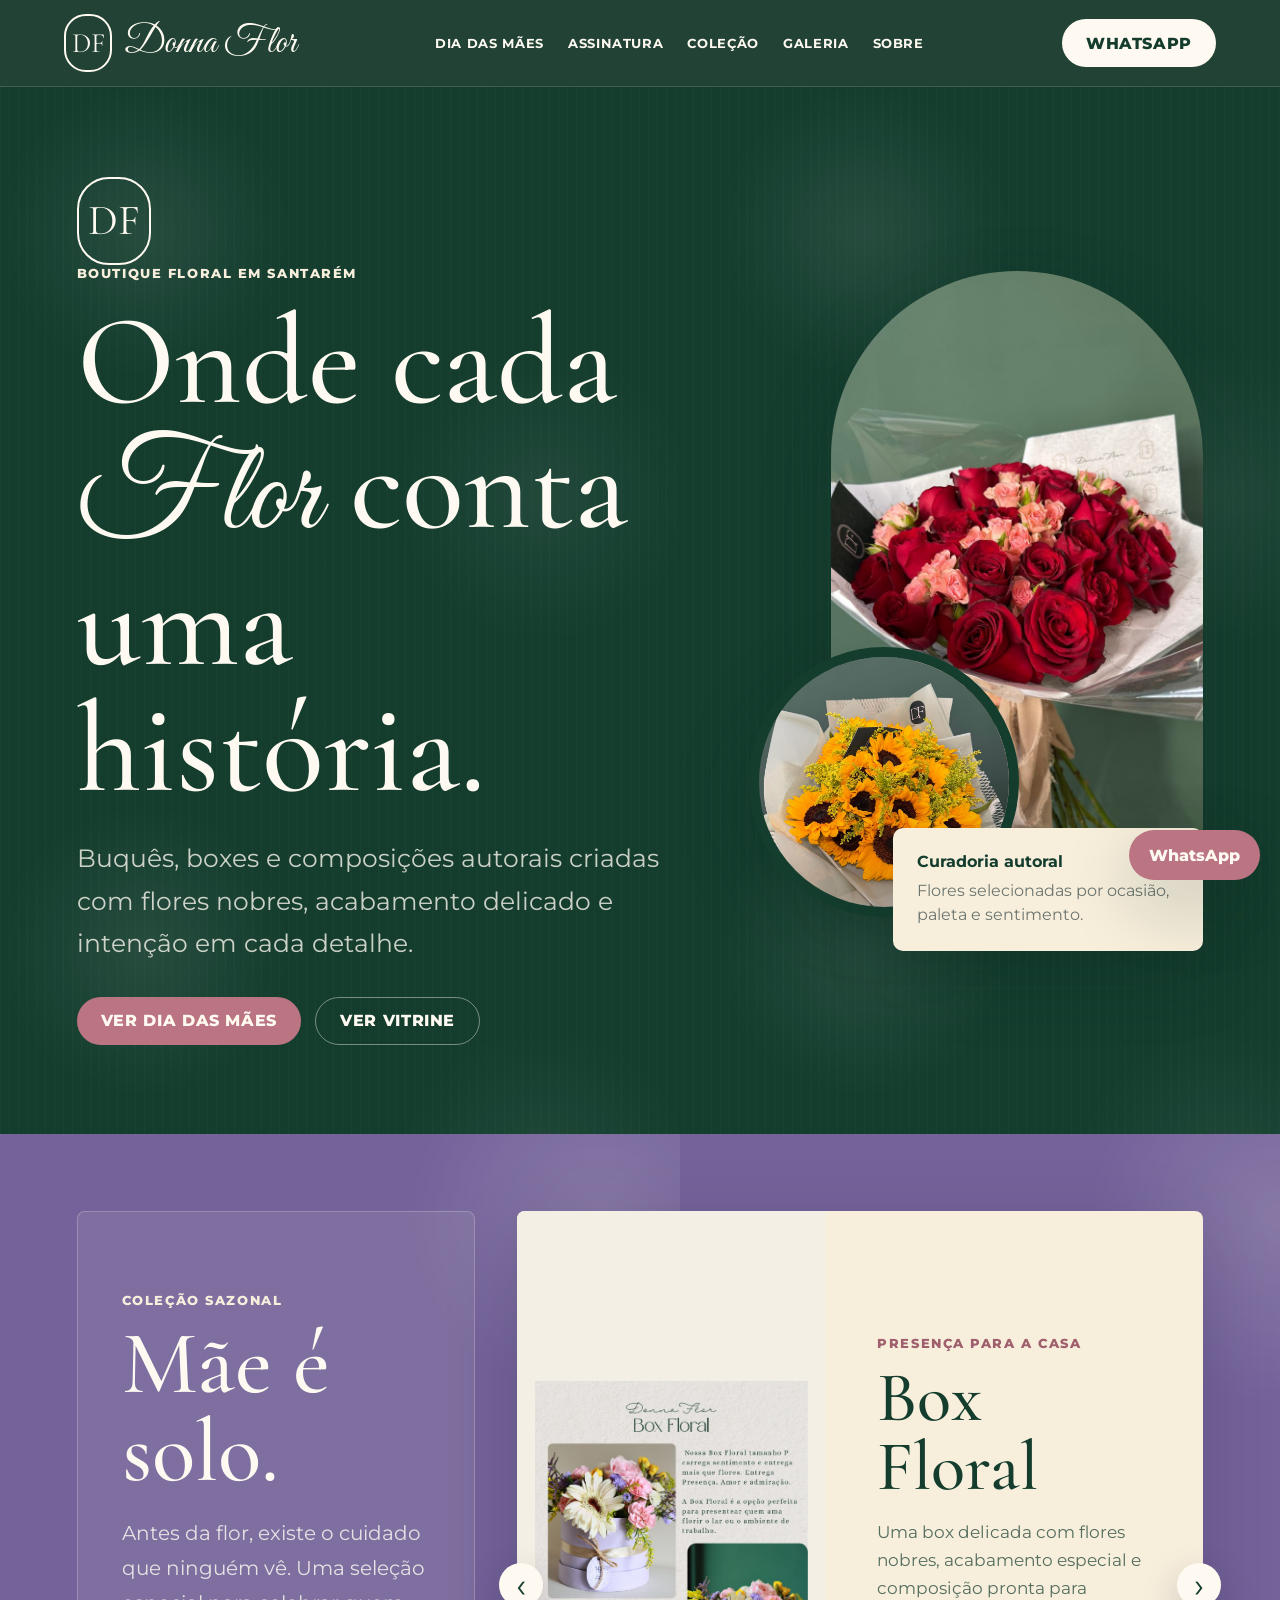
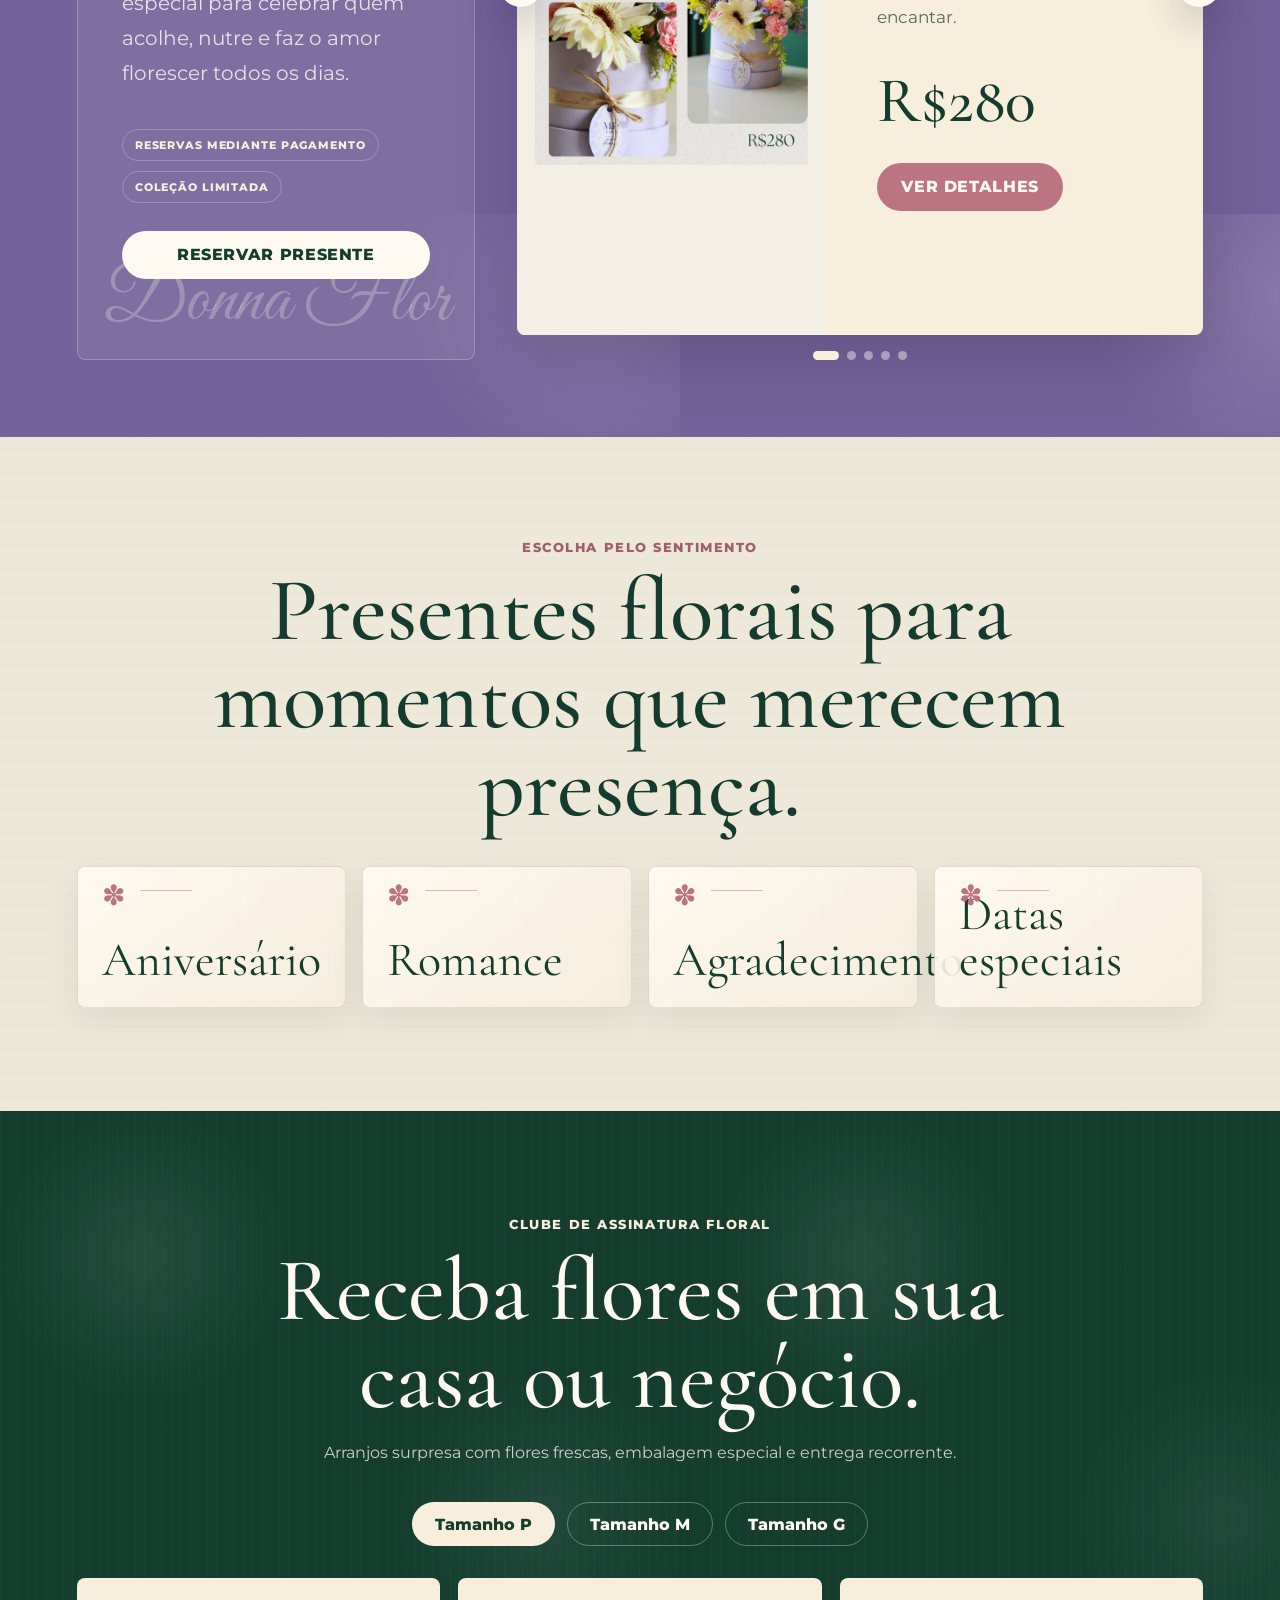
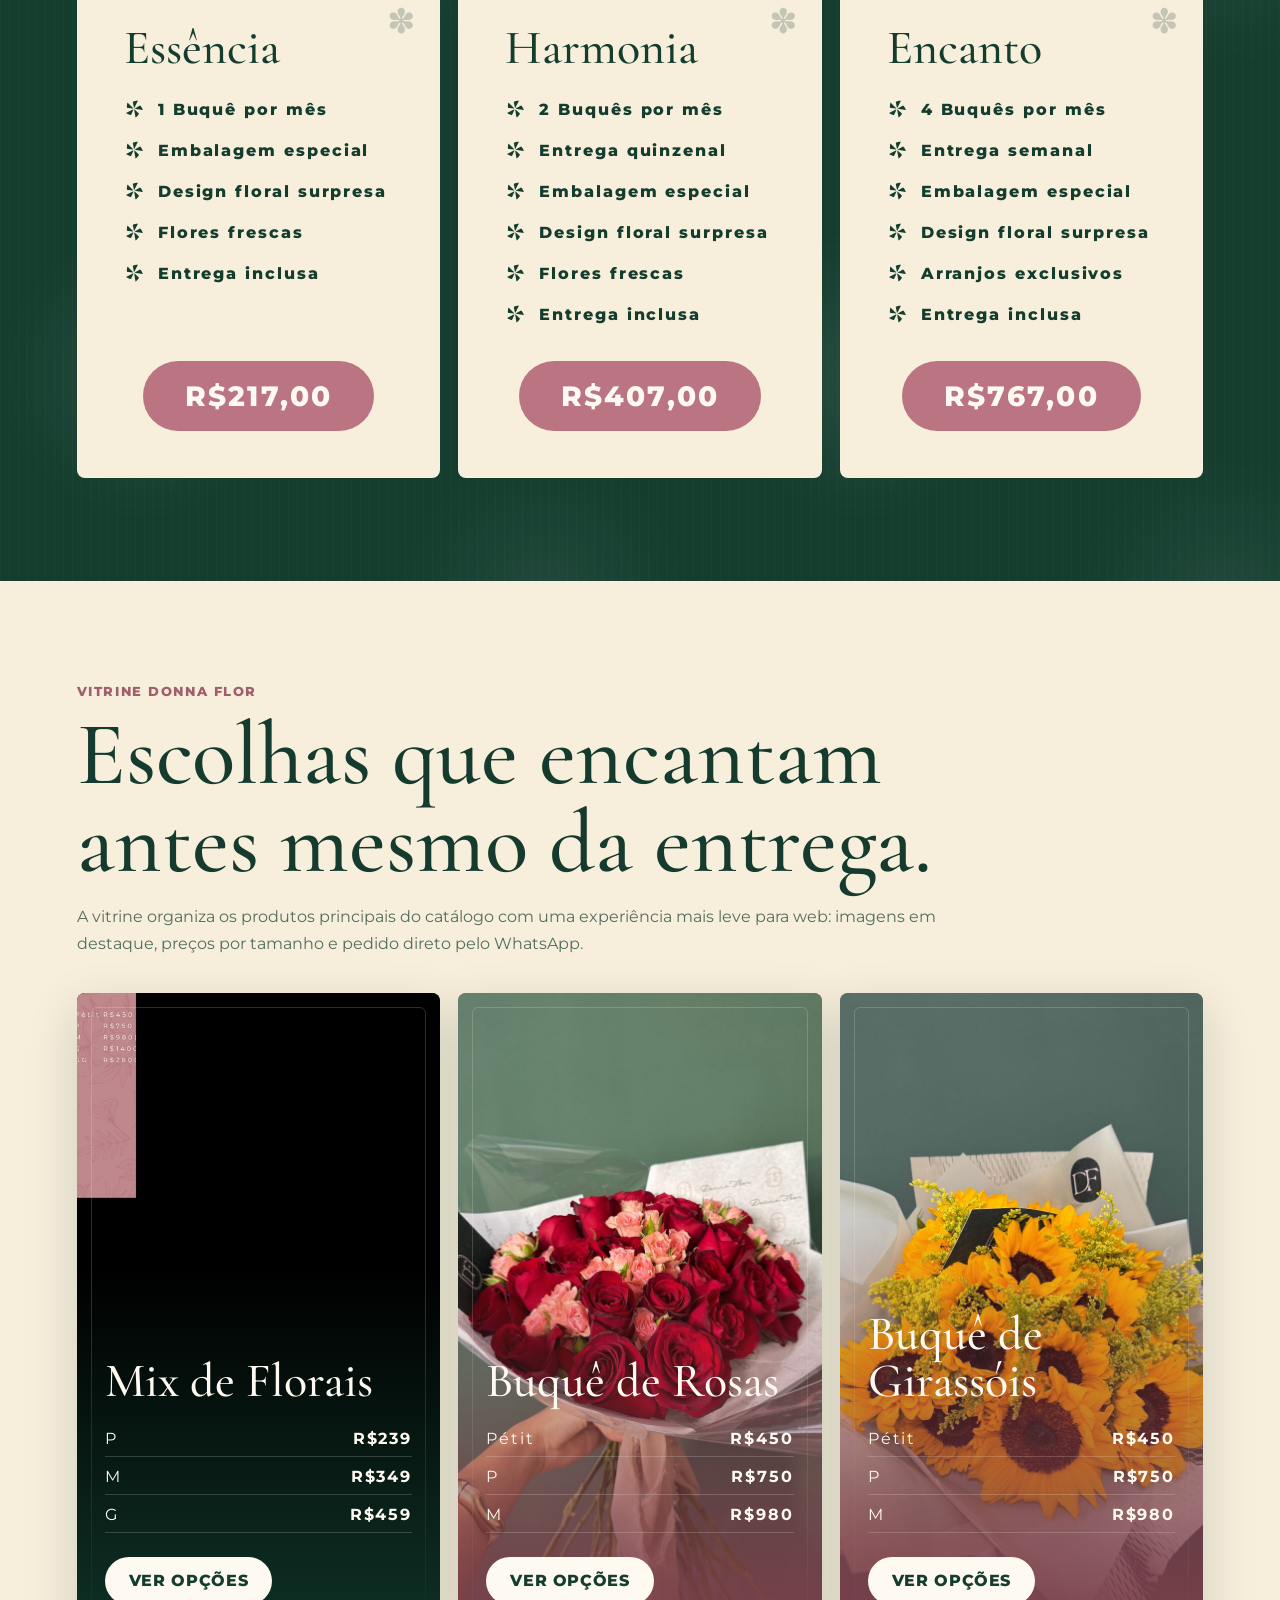
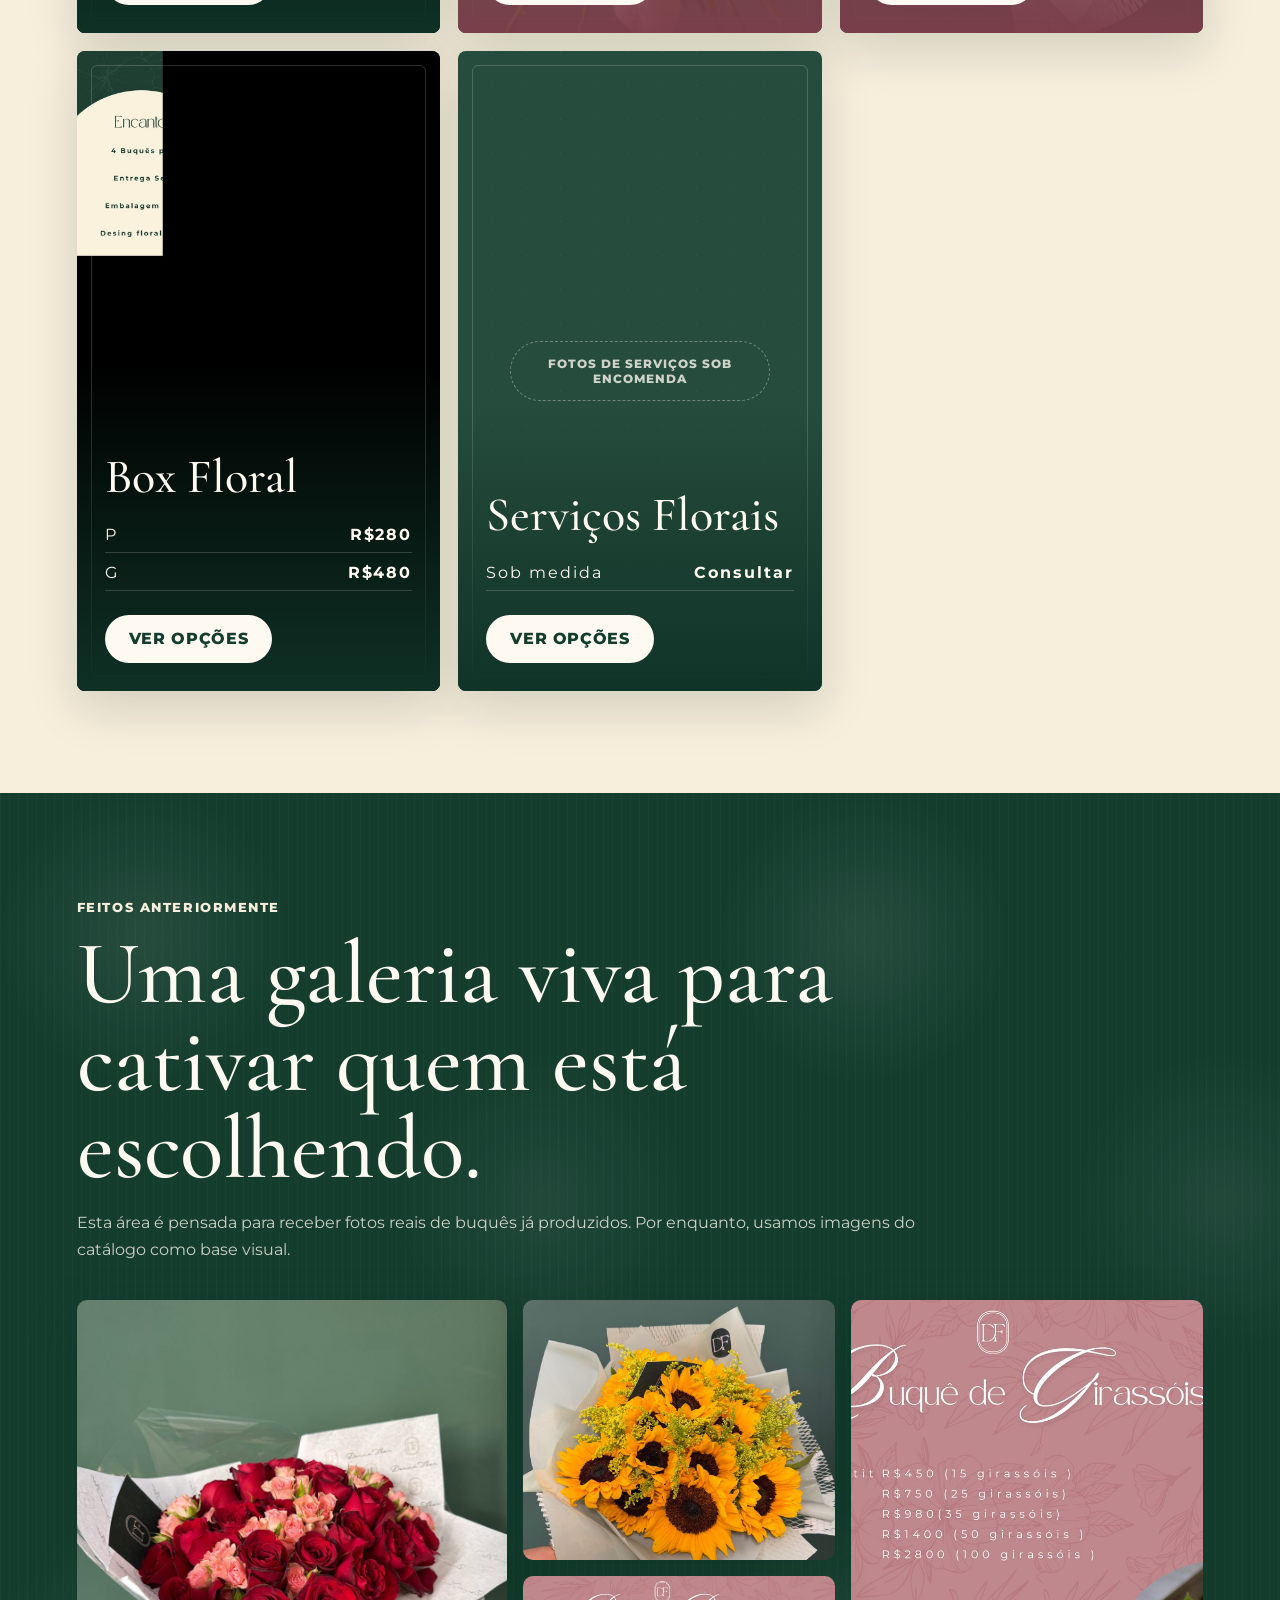
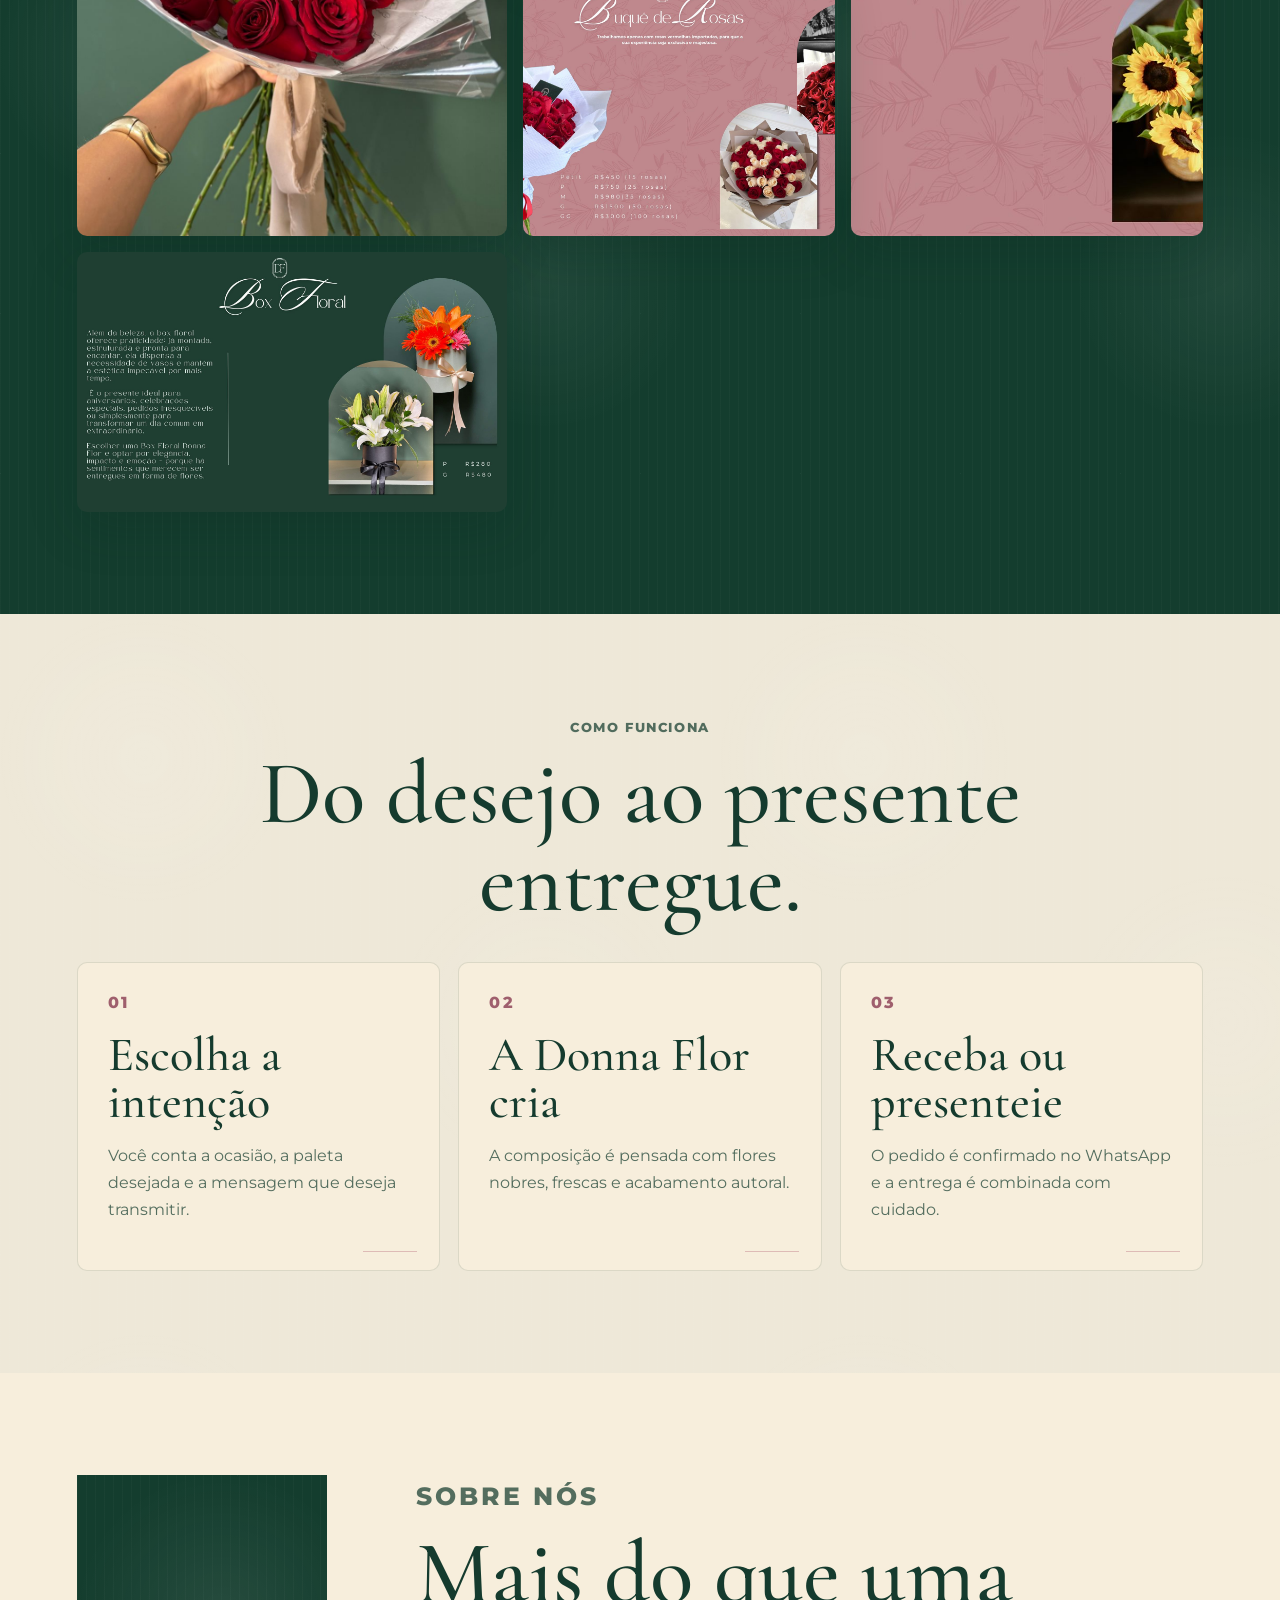
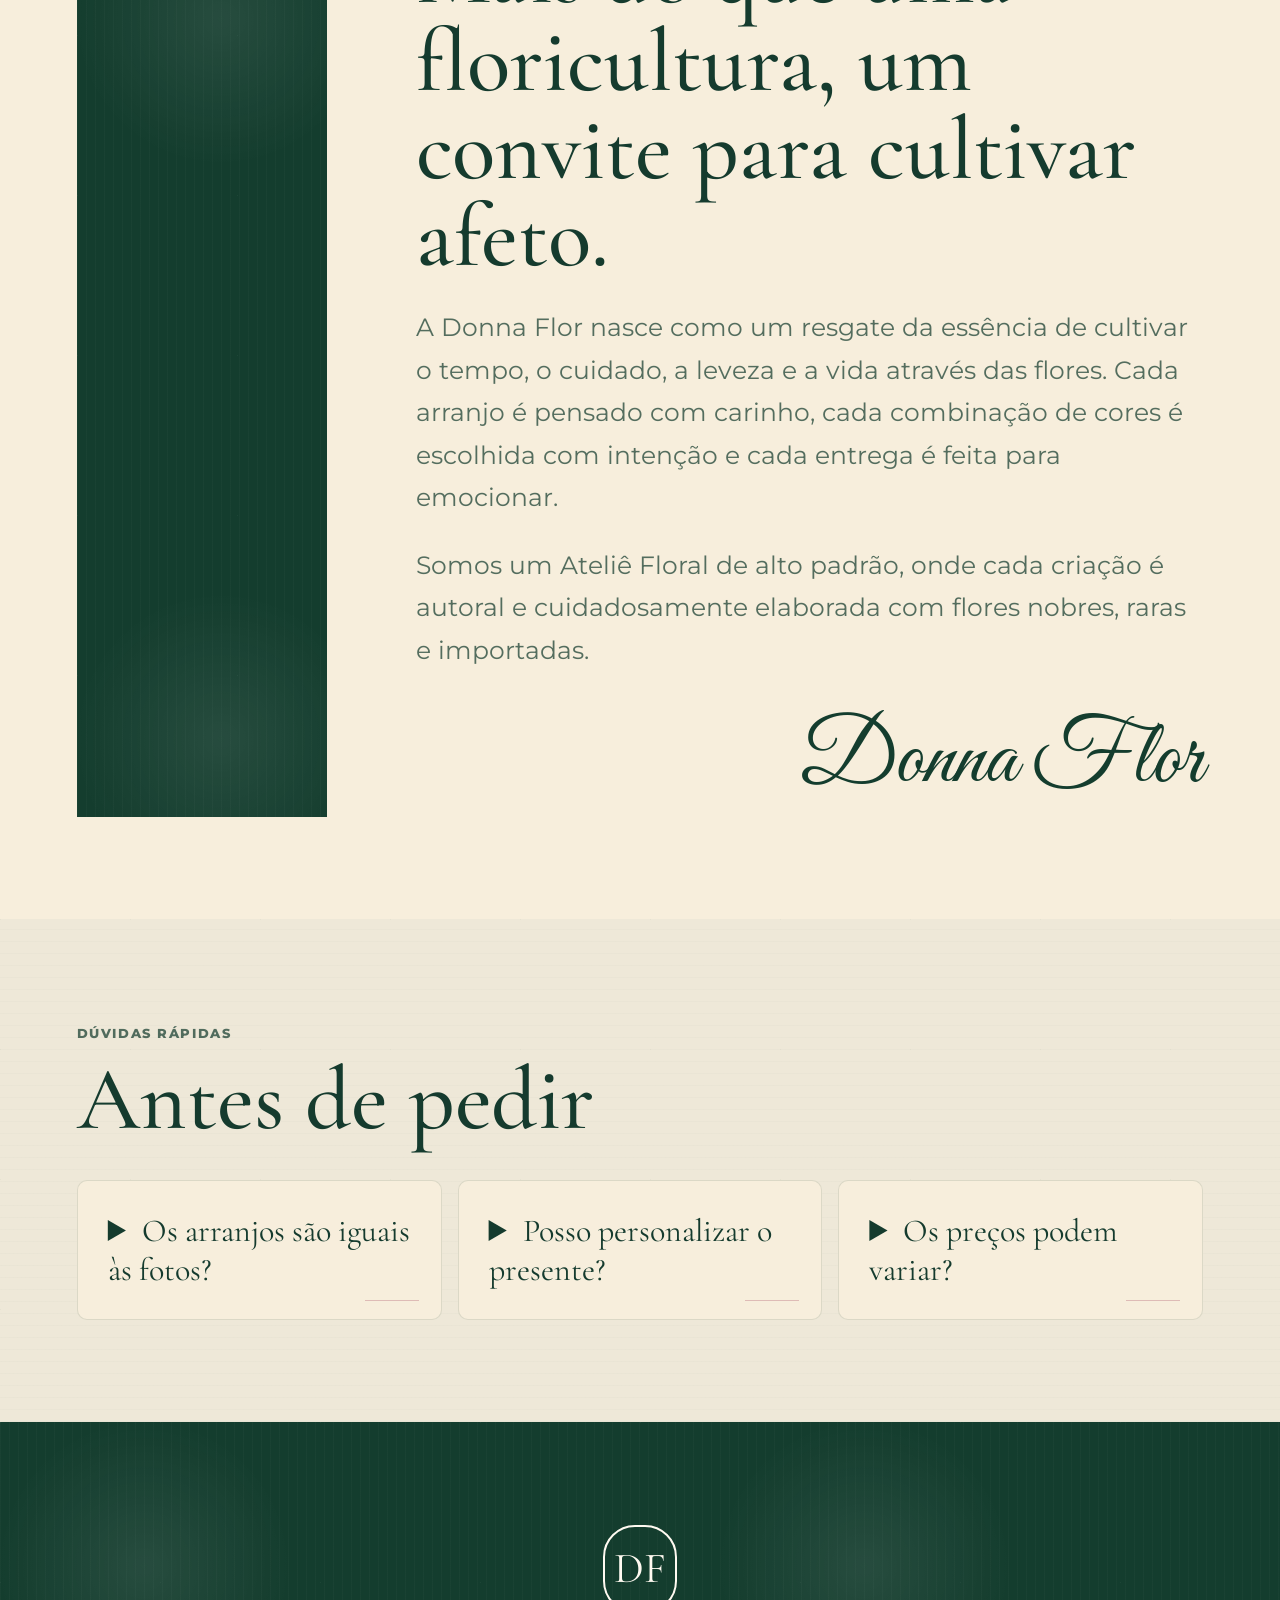
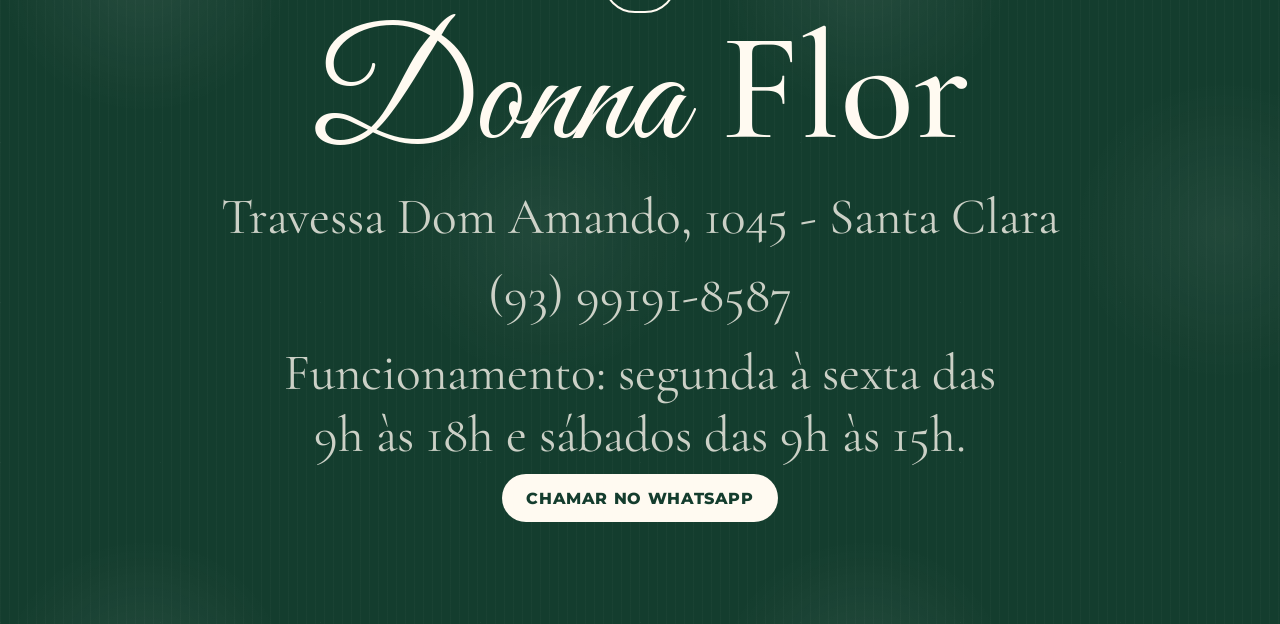
==== commit ee25d5aa: "Compact mobile closing sections" ====
--- a/index.html
+++ b/index.html
@@ -174,17 +174,6 @@
         </div>
       </section>
 
-      <section class="services floral-dark" id="servicos">
-        <div class="vertical-word">Serviços</div>
-        <div class="arch-card">
-          <h2>Assinatura Floral</h2>
-          <h2>Arranjo Floral</h2>
-          <h2>Buquê de Noiva</h2>
-          <h2>Coroa Fúnebre</h2>
-          <p>Funcionamento: segunda à sexta das 9h às 18h e sábados das 9h às 15h.</p>
-        </div>
-      </section>
-
       <section class="about" id="sobre">
         <aside class="about-strip"></aside>
         <div class="about-copy">
@@ -209,7 +198,7 @@
           <h2>Antes de pedir</h2>
         </div>
         <div class="faq-grid">
-          <details open>
+          <details>
             <summary>Os arranjos são iguais às fotos?</summary>
             <p>As fotos servem como referência estética. As flores podem variar conforme disponibilidade, mantendo a proposta, paleta e padrão Donna Flor.</p>
           </details>
@@ -229,6 +218,7 @@
         <h2><span>Donna</span> Flor</h2>
         <p>Travessa Dom Amando, 1045 - Santa Clara</p>
         <p>(93) 99191-8587</p>
+        <p class="contact-hours">Funcionamento: segunda à sexta das 9h às 18h e sábados das 9h às 15h.</p>
         <a class="pill light" href="https://wa.me/93991918587" target="_blank" rel="noopener noreferrer">Chamar no WhatsApp</a>
       </section>
     </main>
--- a/styles.css
+++ b/styles.css
@@ -502,7 +502,6 @@
 .signature,
 .gallery,
 .process,
-.services,
 .about,
 .faq,
 .contact {
@@ -988,51 +987,6 @@
   letter-spacing: 0.14em;
 }
 
-.services {
-  position: relative;
-  min-height: 720px;
-  display: grid;
-  place-items: center;
-  overflow: hidden;
-}
-
-.vertical-word {
-  position: absolute;
-  left: clamp(18px, 7vw, 120px);
-  color: var(--cream);
-  font-family: "Cormorant Garamond", Georgia, serif;
-  font-size: clamp(76px, 12vw, 170px);
-  writing-mode: vertical-rl;
-  transform: rotate(180deg);
-  opacity: 0.85;
-}
-
-.arch-card {
-  display: grid;
-  grid-template-columns: repeat(2, minmax(0, 1fr));
-  gap: 18px;
-  width: min(980px, 86vw);
-  min-height: 420px;
-  align-content: center;
-  padding: clamp(30px, 5vw, 58px);
-  color: var(--white);
-  background: rgba(15, 51, 39, 0.64);
-  border: 1px solid rgba(255, 250, 241, 0.18);
-  border-radius: 8px;
-  text-align: left;
-}
-
-.arch-card h2 {
-  padding-bottom: 16px;
-  border-bottom: 1px solid rgba(255, 250, 241, 0.18);
-  font-size: clamp(38px, 5vw, 62px);
-}
-
-.arch-card p {
-  grid-column: 1 / -1;
-  max-width: 720px;
-}
-
 .about {
   display: grid;
   grid-template-columns: 250px minmax(0, 1fr);
@@ -1089,6 +1043,11 @@
   margin: 8px 0;
   font-family: "Cormorant Garamond", Georgia, serif;
   font-size: clamp(28px, 4vw, 52px);
+}
+
+.contact-hours {
+  max-width: 720px;
+  color: rgba(255, 250, 241, 0.72);
 }
 
 .floating-whatsapp {
@@ -1316,7 +1275,6 @@
   .signature,
   .gallery,
   .process,
-  .services,
   .about,
   .faq,
   .contact,
@@ -1366,56 +1324,77 @@
   }
 
   .seasonal-panel {
+    display: grid;
+  }
+
+  .seasonal-mobile-grid {
     display: none;
   }
 
-  .seasonal-mobile-grid {
-    display: grid;
-    grid-template-columns: repeat(2, minmax(0, 1fr));
-    gap: 10px;
-  }
-
-  .seasonal-card {
-    overflow: hidden;
-    color: var(--green);
-    background: var(--cream);
-    border: 1px solid rgba(255, 250, 241, 0.18);
+  .seasonal-viewport {
     border-radius: 8px;
-    box-shadow: 0 14px 34px rgba(44, 31, 68, 0.14);
-    cursor: pointer;
-  }
-
-  .seasonal-card img {
-    width: 100%;
-    aspect-ratio: 4 / 5;
+  }
+
+  .seasonal-slide {
+    grid-template-columns: minmax(0, 0.48fr) minmax(0, 0.52fr);
+    min-height: 260px;
+  }
+
+  .seasonal-slide img {
+    min-height: 260px;
     padding: 7px;
-    background: #f4efe5;
-    object-fit: contain;
-  }
-
-  .seasonal-card div {
-    display: grid;
-    gap: 5px;
-    padding: 10px;
-  }
-
-  .seasonal-card .label {
-    margin: 0;
+  }
+
+  .seasonal-slide-copy {
+    padding: 16px 13px;
+  }
+
+  .seasonal-slide-copy .label {
+    margin-bottom: 6px;
     font-size: 8px;
-    letter-spacing: 0.08em;
-  }
-
-  .seasonal-card h3 {
-    color: var(--green);
-    font-size: 24px;
-    line-height: 0.98;
-  }
-
-  .seasonal-card strong {
-    color: var(--rose-dark);
-    font-size: 13px;
-    font-weight: 800;
-    letter-spacing: 0.04em;
+    letter-spacing: 0.06em;
+  }
+
+  .seasonal-slide-copy h3 {
+    font-size: clamp(28px, 9vw, 38px);
+    line-height: 0.95;
+  }
+
+  .seasonal-slide-copy p:not(.label) {
+    margin-top: 8px;
+    font-size: 11px;
+    line-height: 1.35;
+  }
+
+  .seasonal-slide-copy strong {
+    margin: 8px 0 12px;
+    font-size: 28px;
+    line-height: 1;
+  }
+
+  .seasonal-slide-copy .pill {
+    min-height: 34px;
+    padding: 0 12px;
+    font-size: 9px;
+    letter-spacing: 0.05em;
+  }
+
+  .seasonal-arrow {
+    width: 34px;
+    height: 34px;
+    font-size: 26px;
+  }
+
+  .seasonal-prev {
+    left: -10px;
+  }
+
+  .seasonal-next {
+    right: -10px;
+  }
+
+  .seasonal-dots {
+    margin-top: 10px;
   }
 
   .hero-collage {
@@ -1428,22 +1407,69 @@
   }
 
   .hero-small,
-  .hero-note,
-  .vertical-word {
+  .hero-note {
     display: none;
+  }
+
+  .product-grid {
+    grid-template-columns: repeat(2, minmax(0, 1fr));
+    gap: 10px;
+  }
+
+  .product-card {
+    min-height: 330px;
+  }
+
+  .product-card::before {
+    inset: 8px;
   }
 
   .product-card img,
   .product-placeholder {
-    min-height: 520px;
+    min-height: 330px;
+  }
+
+  .product-placeholder {
+    padding: 14px;
+  }
+
+  .product-placeholder span {
+    padding: 10px 12px;
+    border-radius: 8px;
+    font-size: 9px;
   }
 
   .product-card-body {
-    padding: 120px 20px 22px;
+    padding: 64px 12px 13px;
+  }
+
+  .product-card h3 {
+    font-size: 25px;
+    line-height: 0.98;
+  }
+
+  .product-card p {
+    font-size: 12px;
+    line-height: 1.35;
+  }
+
+  .product-card .pill {
+    min-height: 34px;
+    padding: 0 12px;
+    font-size: 9px;
+    letter-spacing: 0.05em;
+  }
+
+  .mini-prices {
+    gap: 6px;
+    margin: 13px 0;
   }
 
   .mini-prices li {
     letter-spacing: 0.04em;
+    gap: 8px;
+    padding-bottom: 5px;
+    font-size: 10px;
   }
 
   .signature .section-heading {
@@ -1525,20 +1551,113 @@
   }
 
   .gallery-grid {
-    grid-template-columns: 1fr;
-    grid-auto-rows: 260px;
+    grid-template-columns: repeat(4, minmax(0, 1fr));
+    grid-auto-rows: 94px;
+    gap: 8px;
+  }
+
+  .gallery-grid img {
+    border-radius: 8px;
+  }
+
+  .gallery-grid img:first-child {
+    grid-column: span 2;
+    grid-row: span 2;
+  }
+
+  .gallery-grid img:nth-child(2),
+  .gallery-grid img:nth-child(5) {
+    grid-column: span 2;
   }
 
   .gallery-grid img:first-child,
   .gallery-grid img:nth-child(3) {
-    grid-row: span 1;
-  }
-
-  .arch-card {
-    grid-template-columns: 1fr;
-    width: 100%;
+    grid-row: span 2;
+  }
+
+  .process-grid {
+    grid-template-columns: repeat(3, minmax(0, 1fr));
+    gap: 8px;
+  }
+
+  .process-grid article {
+    padding: 16px 9px 14px;
+    border-radius: 8px;
+  }
+
+  .process-grid article::after {
+    right: 10px;
+    bottom: 10px;
+    width: 28px;
+  }
+
+  .process-grid span {
+    margin-bottom: 8px;
+    font-size: 10px;
+  }
+
+  .process-grid h3 {
+    font-size: 22px;
+    line-height: 0.95;
+  }
+
+  .process-grid p {
+    font-size: 10px;
+    line-height: 1.35;
+  }
+
+  .about {
+    grid-template-columns: 76px minmax(0, 1fr);
+    gap: 14px;
+  }
+
+  .about-strip {
     min-height: auto;
-    padding: 40px 22px;
+  }
+
+  .about-copy h2 {
+    font-size: 34px;
+    line-height: 0.96;
+  }
+
+  .about-copy p {
+    font-size: 13px;
+    line-height: 1.45;
+  }
+
+  .about-copy p + p {
+    margin-top: 10px;
+  }
+
+  .script-signature {
+    margin-top: 10px;
+    font-size: 44px;
+  }
+
+  .faq-grid {
+    grid-template-columns: repeat(3, minmax(0, 1fr));
+    gap: 8px;
+  }
+
+  .faq details {
+    padding: 15px 10px 13px;
+    border-radius: 8px;
+  }
+
+  .faq details::after {
+    right: 10px;
+    bottom: 9px;
+    width: 28px;
+  }
+
+  .faq summary {
+    font-size: 21px;
+    line-height: 0.98;
+  }
+
+  .faq p {
+    font-size: 10px;
+    line-height: 1.35;
   }
 
   .moment-grid button {
@@ -1567,11 +1686,32 @@
   }
 
   .contact {
-    min-height: 520px;
+    min-height: auto;
+    margin: 0 16px 26px;
+    padding: 34px 18px;
+    border-radius: 8px;
+  }
+
+  .contact .monogram.large {
+    width: 58px;
+    height: 58px;
+    font-size: 26px;
+  }
+
+  .contact h2 {
+    font-size: 58px;
   }
 
   .contact p {
-    font-size: 28px;
+    font-size: 22px;
+    line-height: 1.12;
+  }
+
+  .contact-hours {
+    max-width: 310px;
+    margin: 8px 0 14px;
+    font-size: 15px;
+    line-height: 1.35;
   }
 
   .modal-copy {
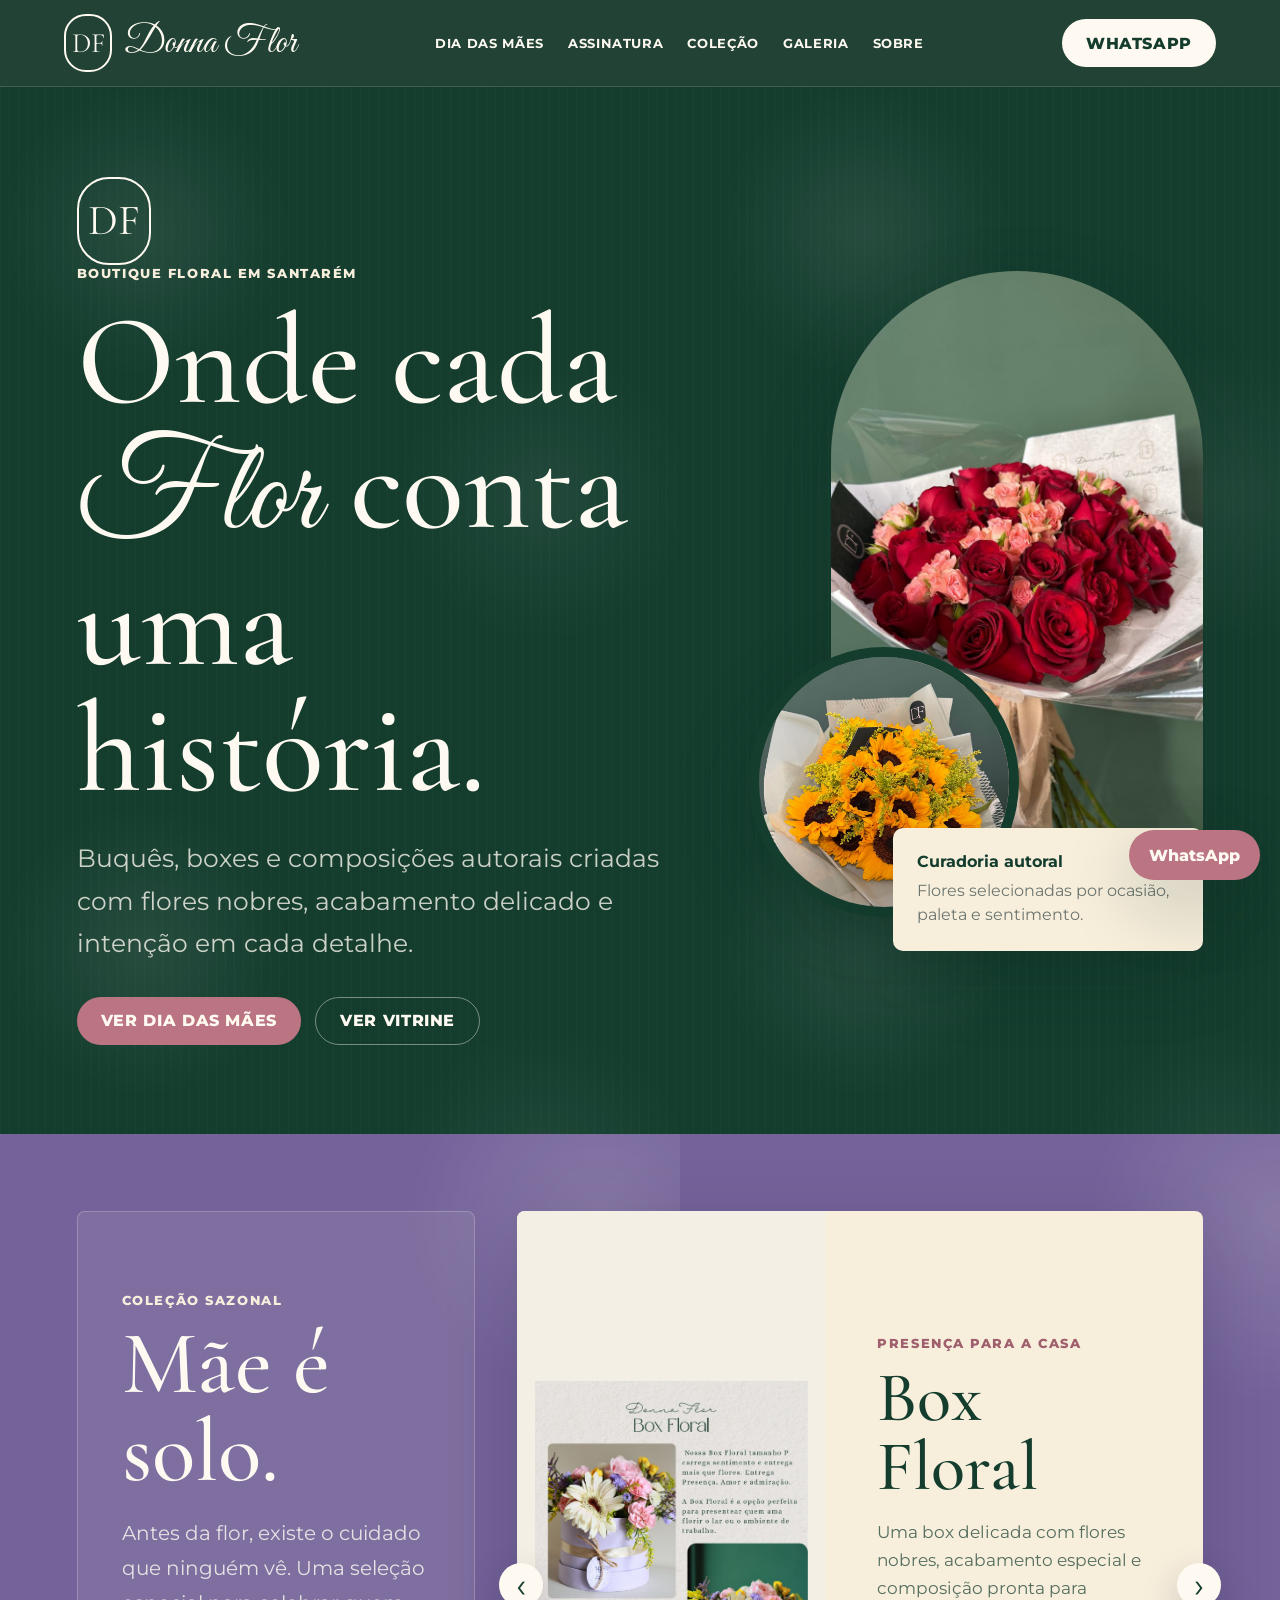
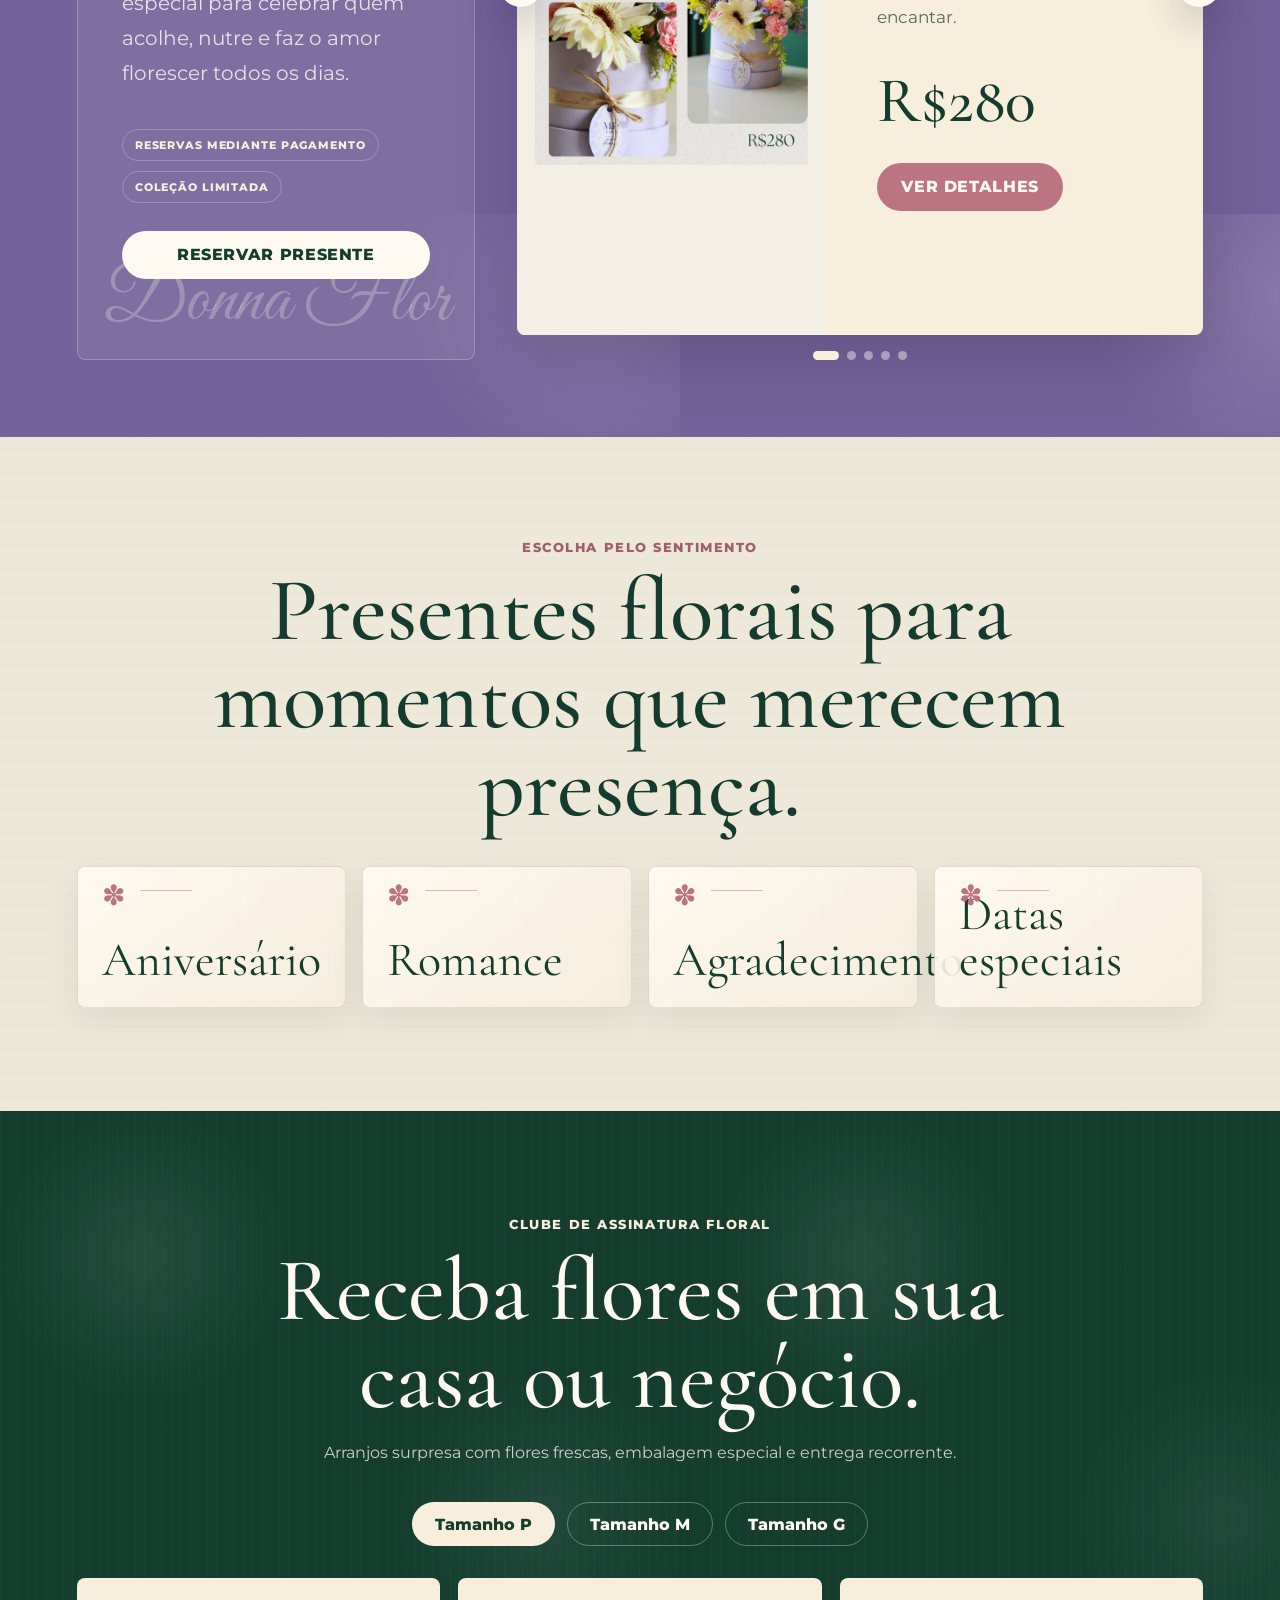
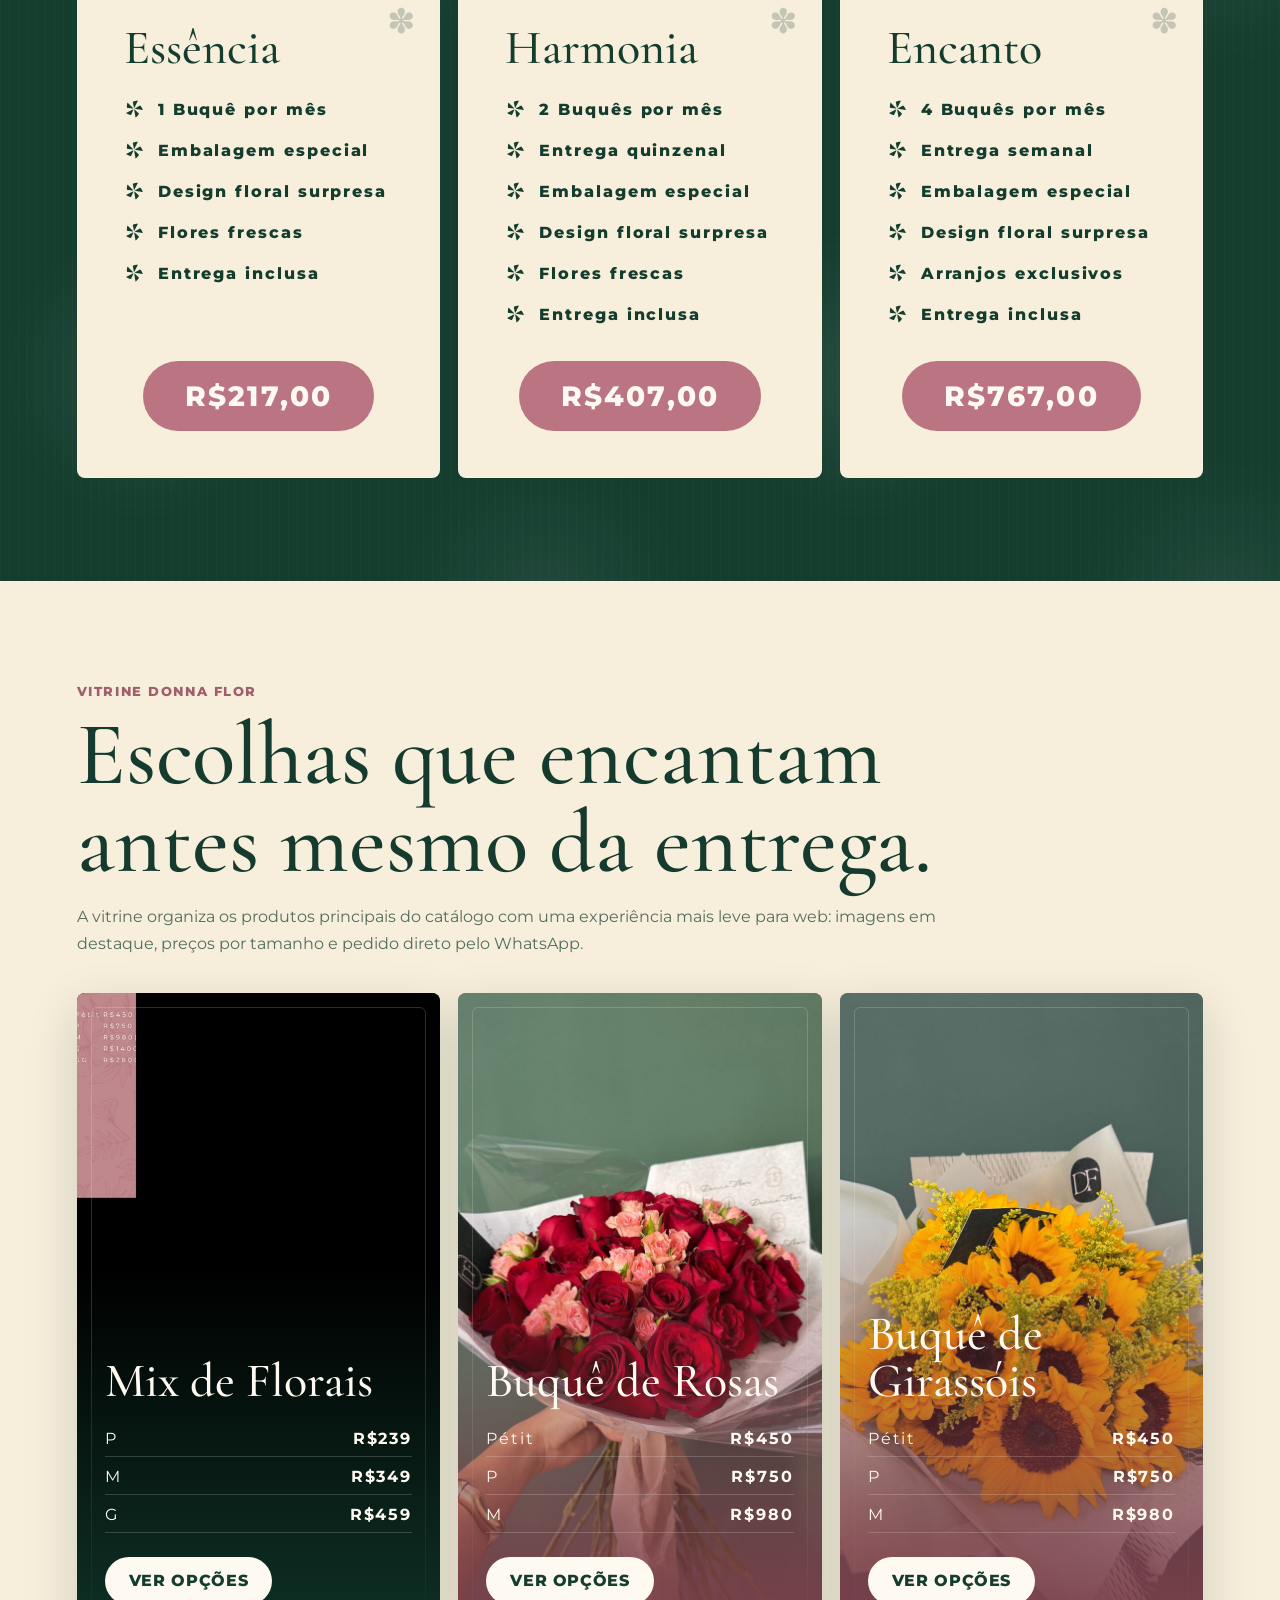
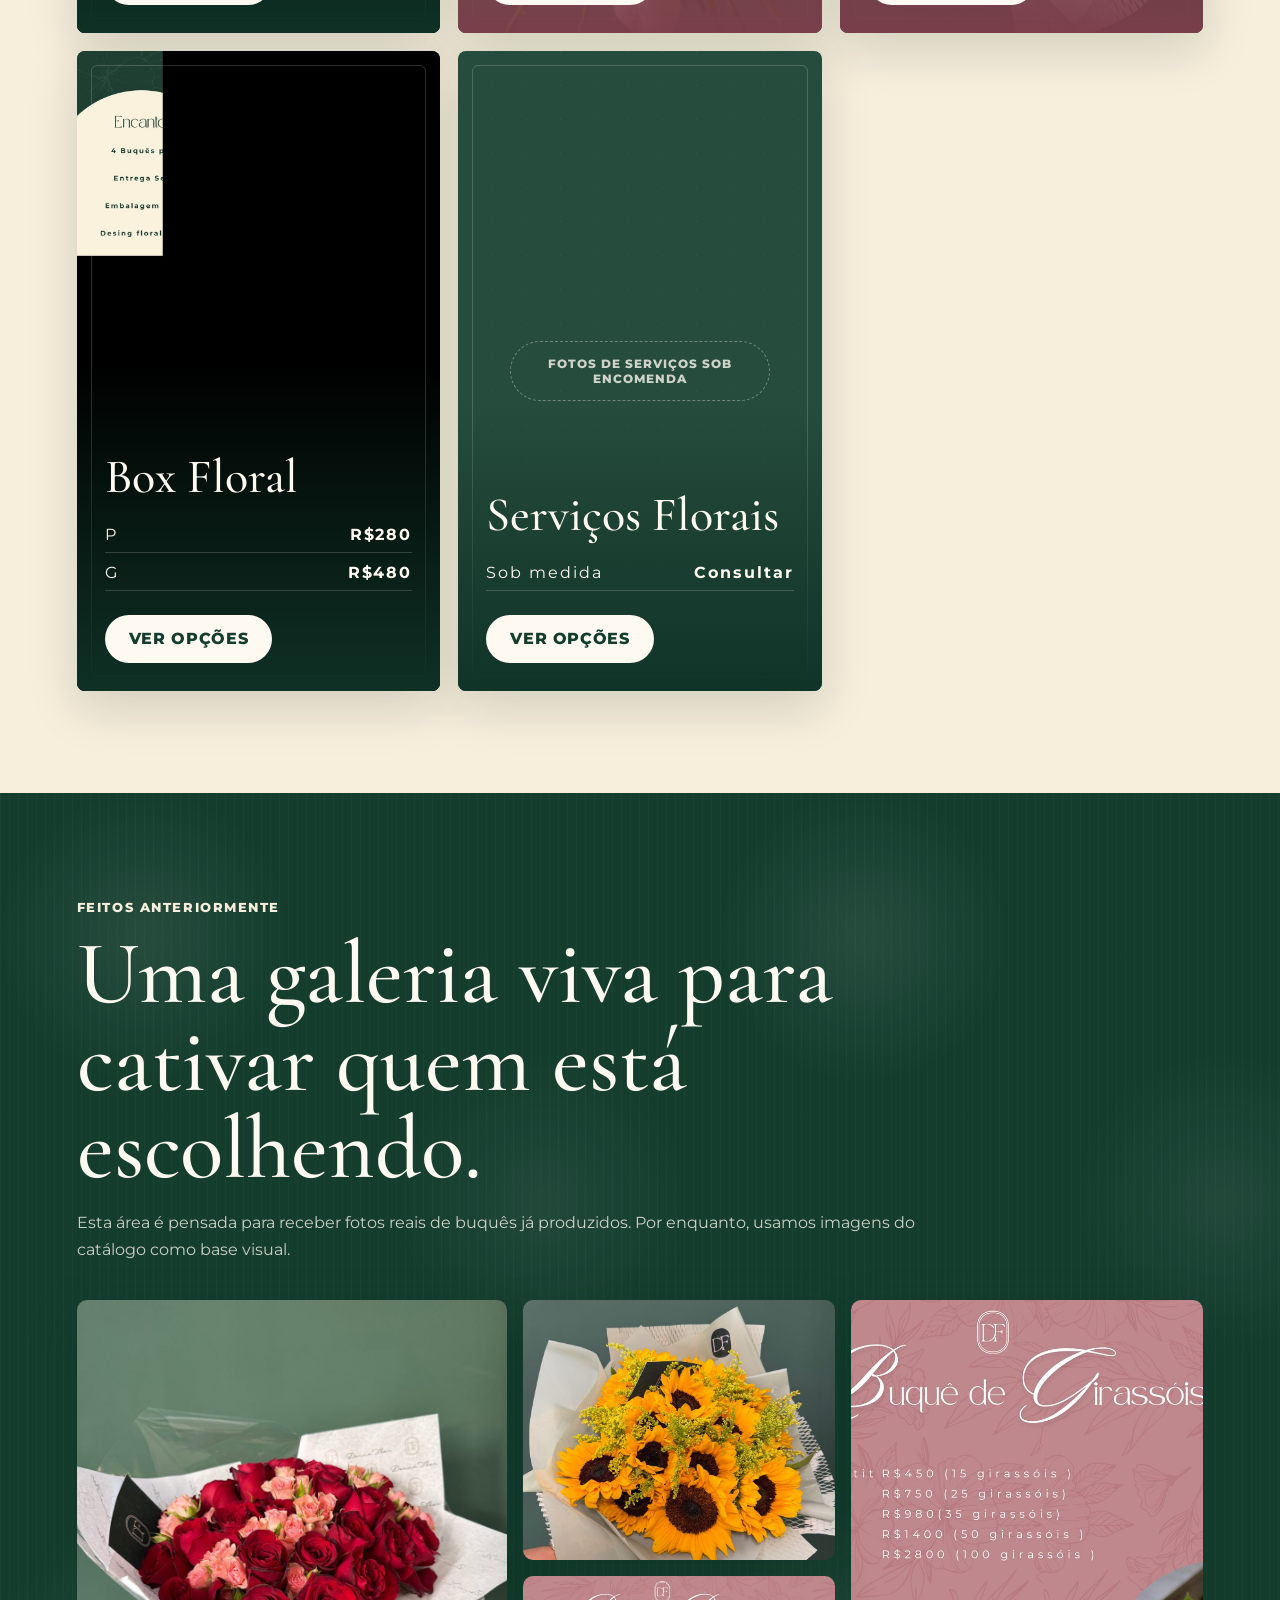
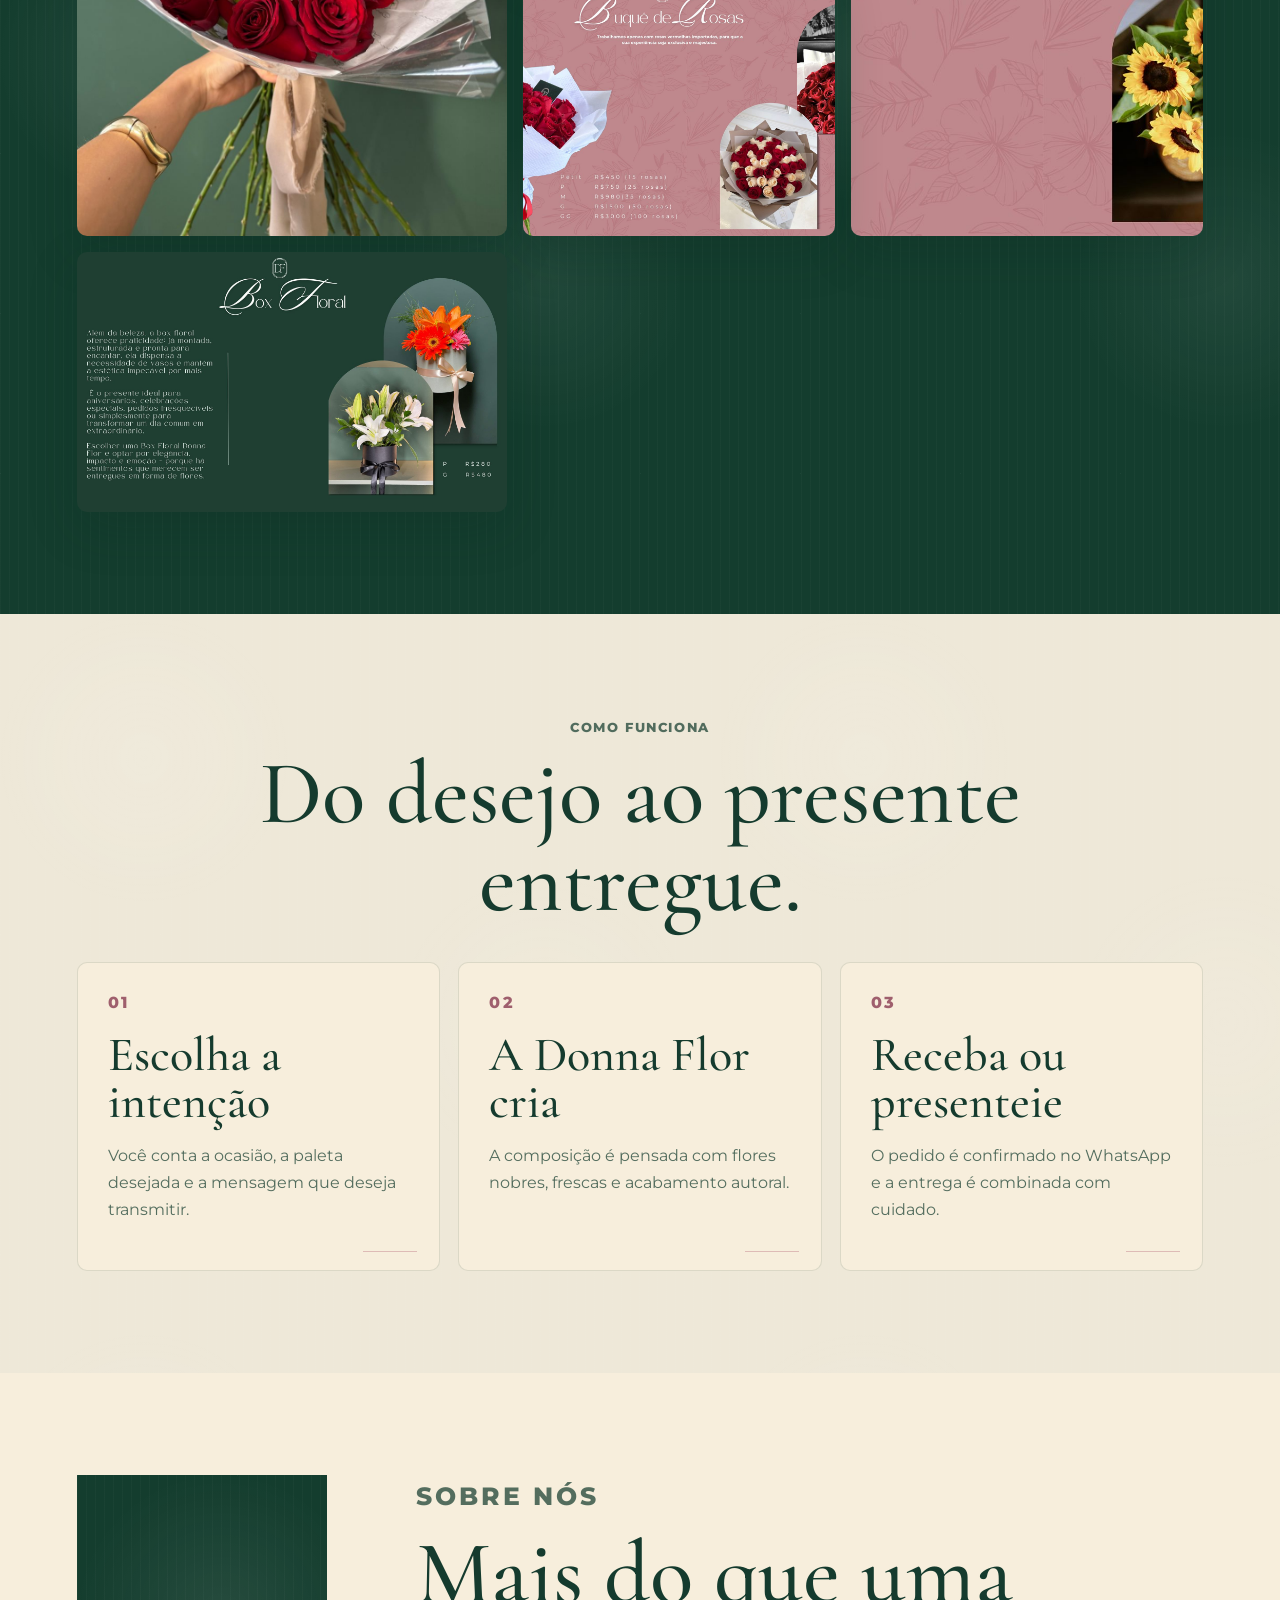
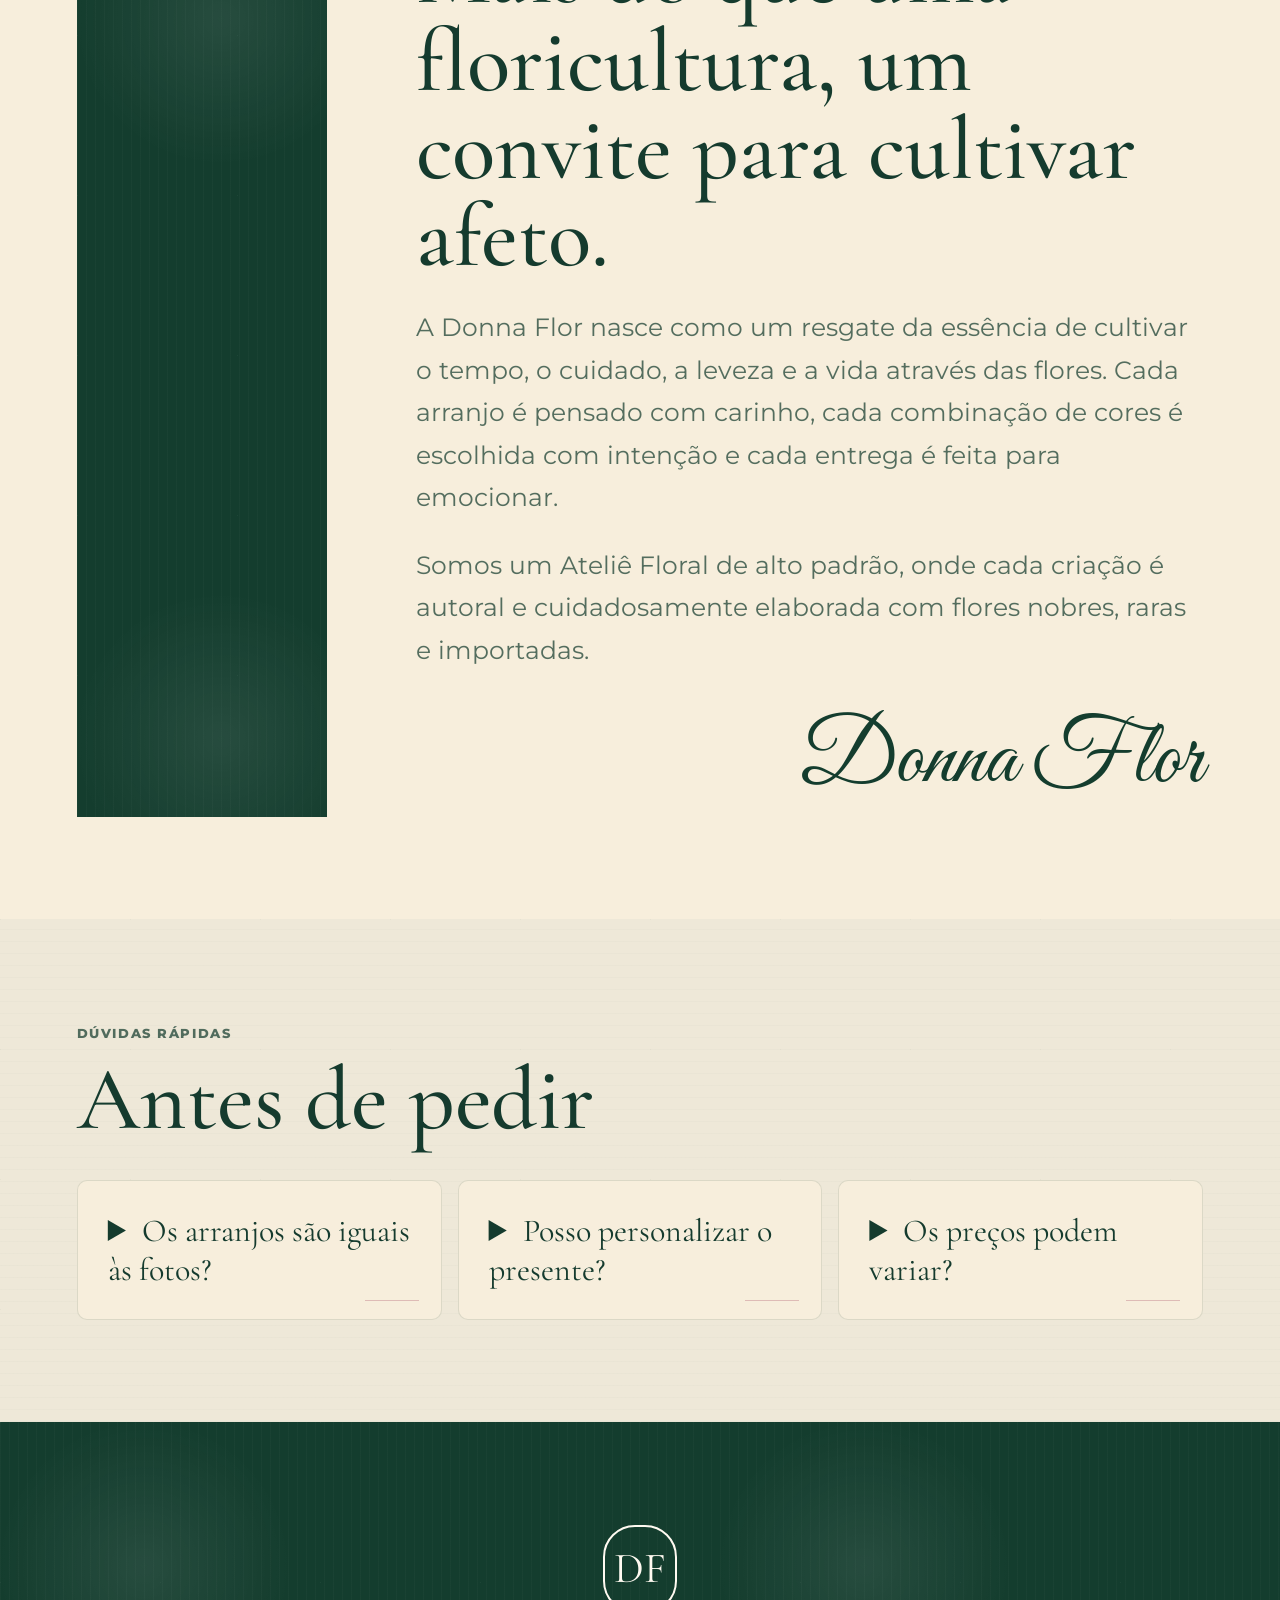
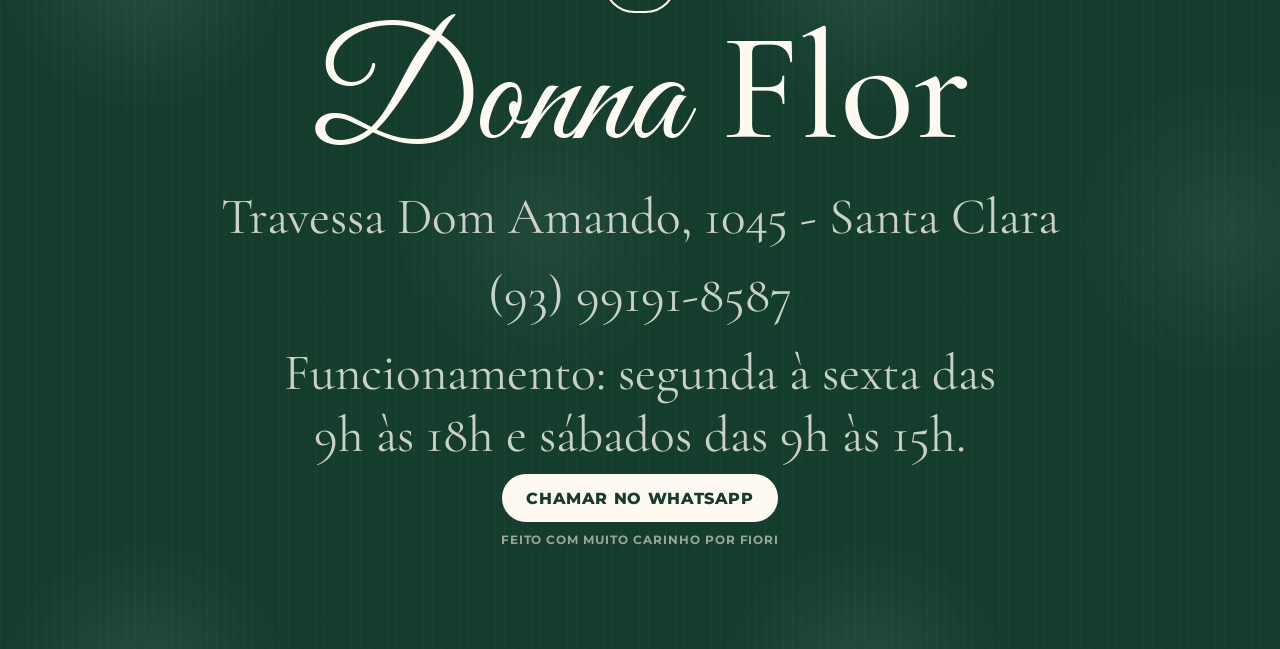
==== commit fac7a134: "Add site credit" ====
--- a/index.html
+++ b/index.html
@@ -220,6 +220,7 @@
         <p>(93) 99191-8587</p>
         <p class="contact-hours">Funcionamento: segunda à sexta das 9h às 18h e sábados das 9h às 15h.</p>
         <a class="pill light" href="https://wa.me/93991918587" target="_blank" rel="noopener noreferrer">Chamar no WhatsApp</a>
+        <small class="site-credit">Feito com muito carinho por Fiori</small>
       </section>
     </main>
 
--- a/styles.css
+++ b/styles.css
@@ -1050,6 +1050,15 @@
   color: rgba(255, 250, 241, 0.72);
 }
 
+.site-credit {
+  margin-top: 10px;
+  color: rgba(255, 250, 241, 0.56);
+  font-size: 12px;
+  font-weight: 700;
+  letter-spacing: 0.08em;
+  text-transform: uppercase;
+}
+
 .floating-whatsapp {
   position: fixed;
   right: 20px;
